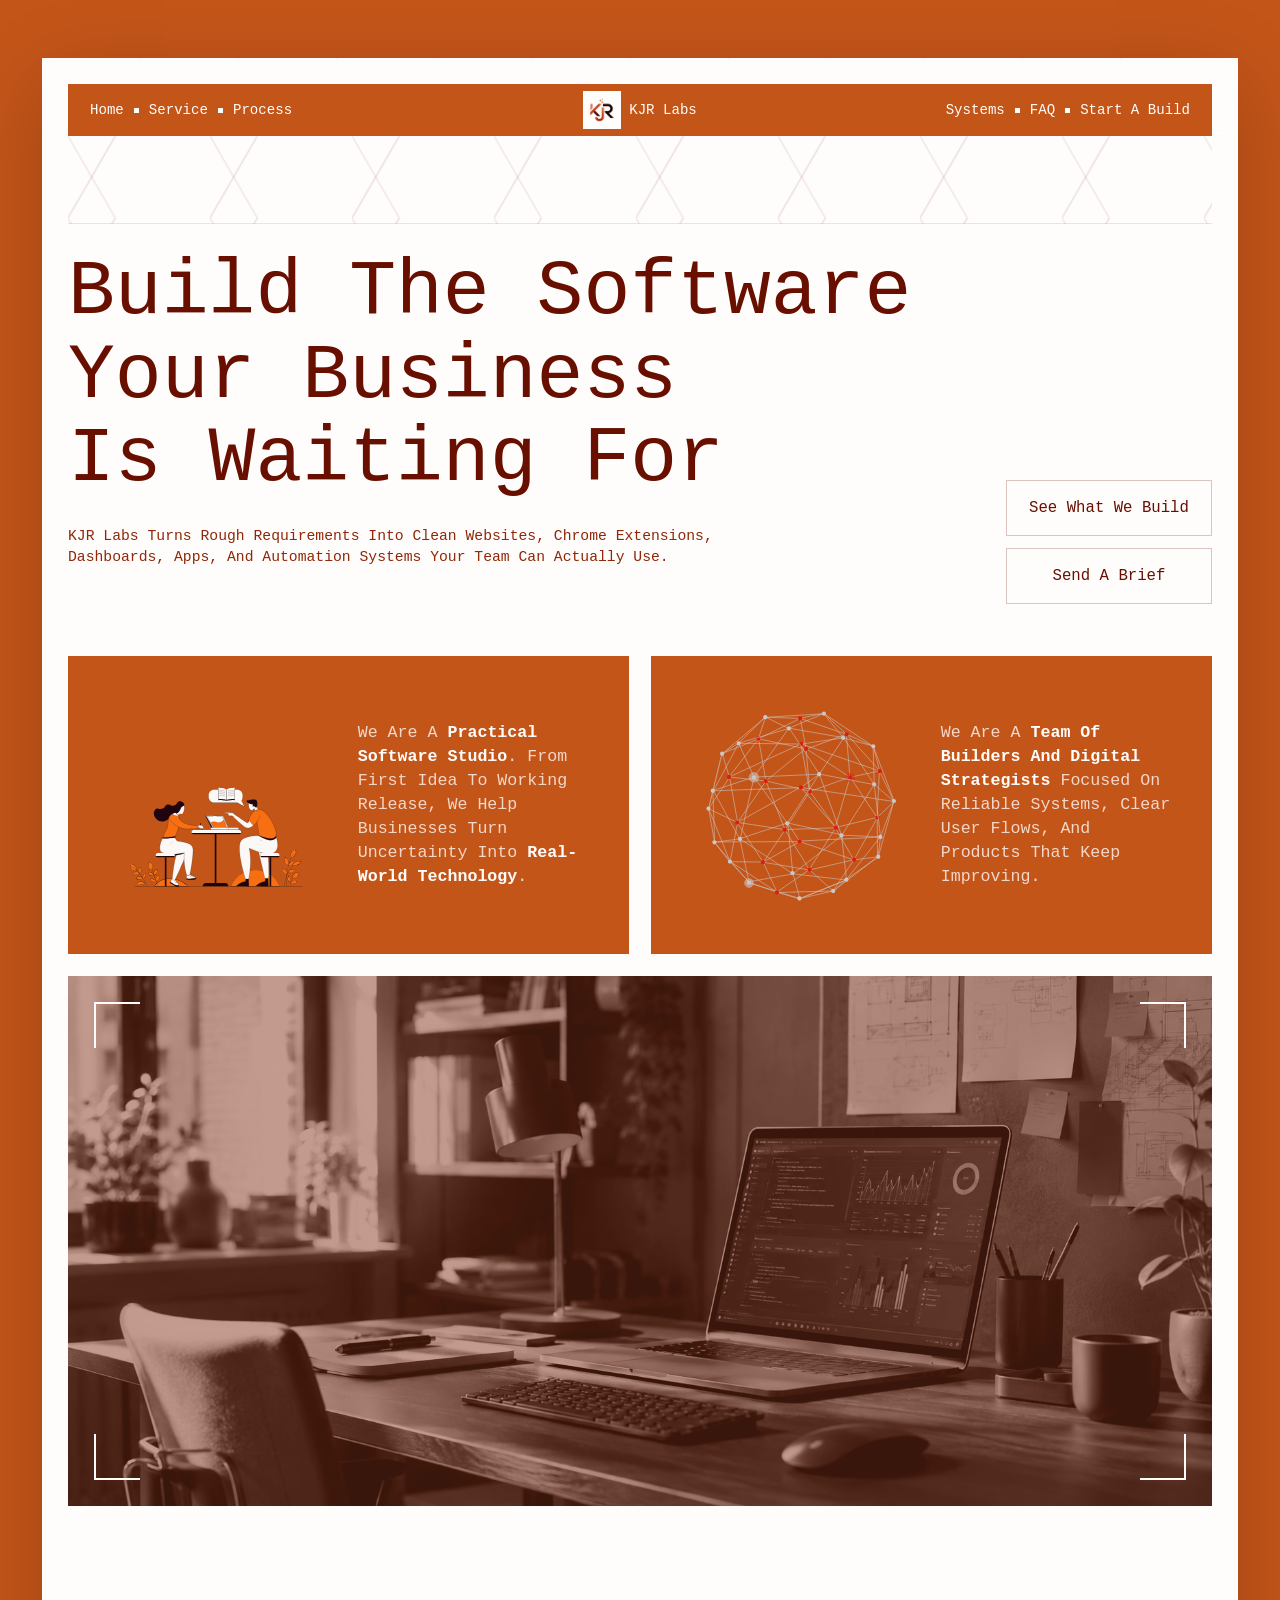
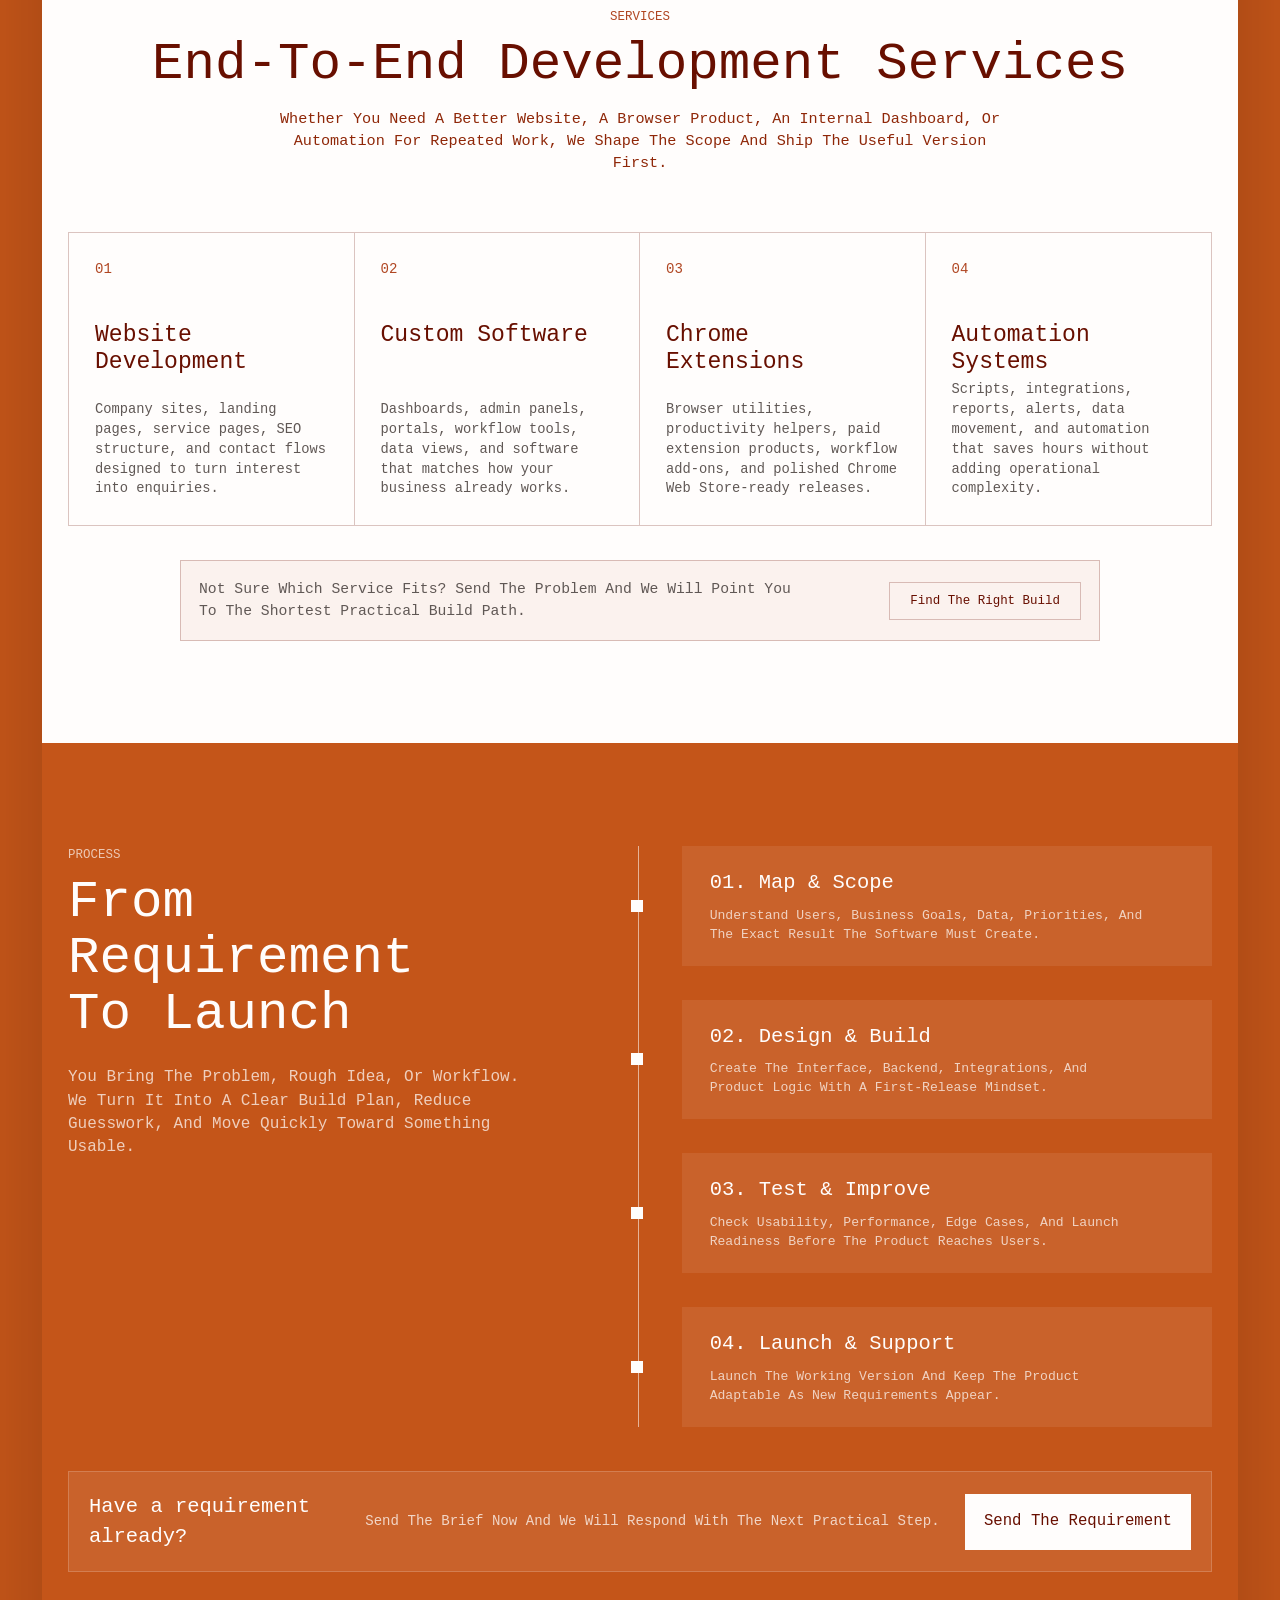
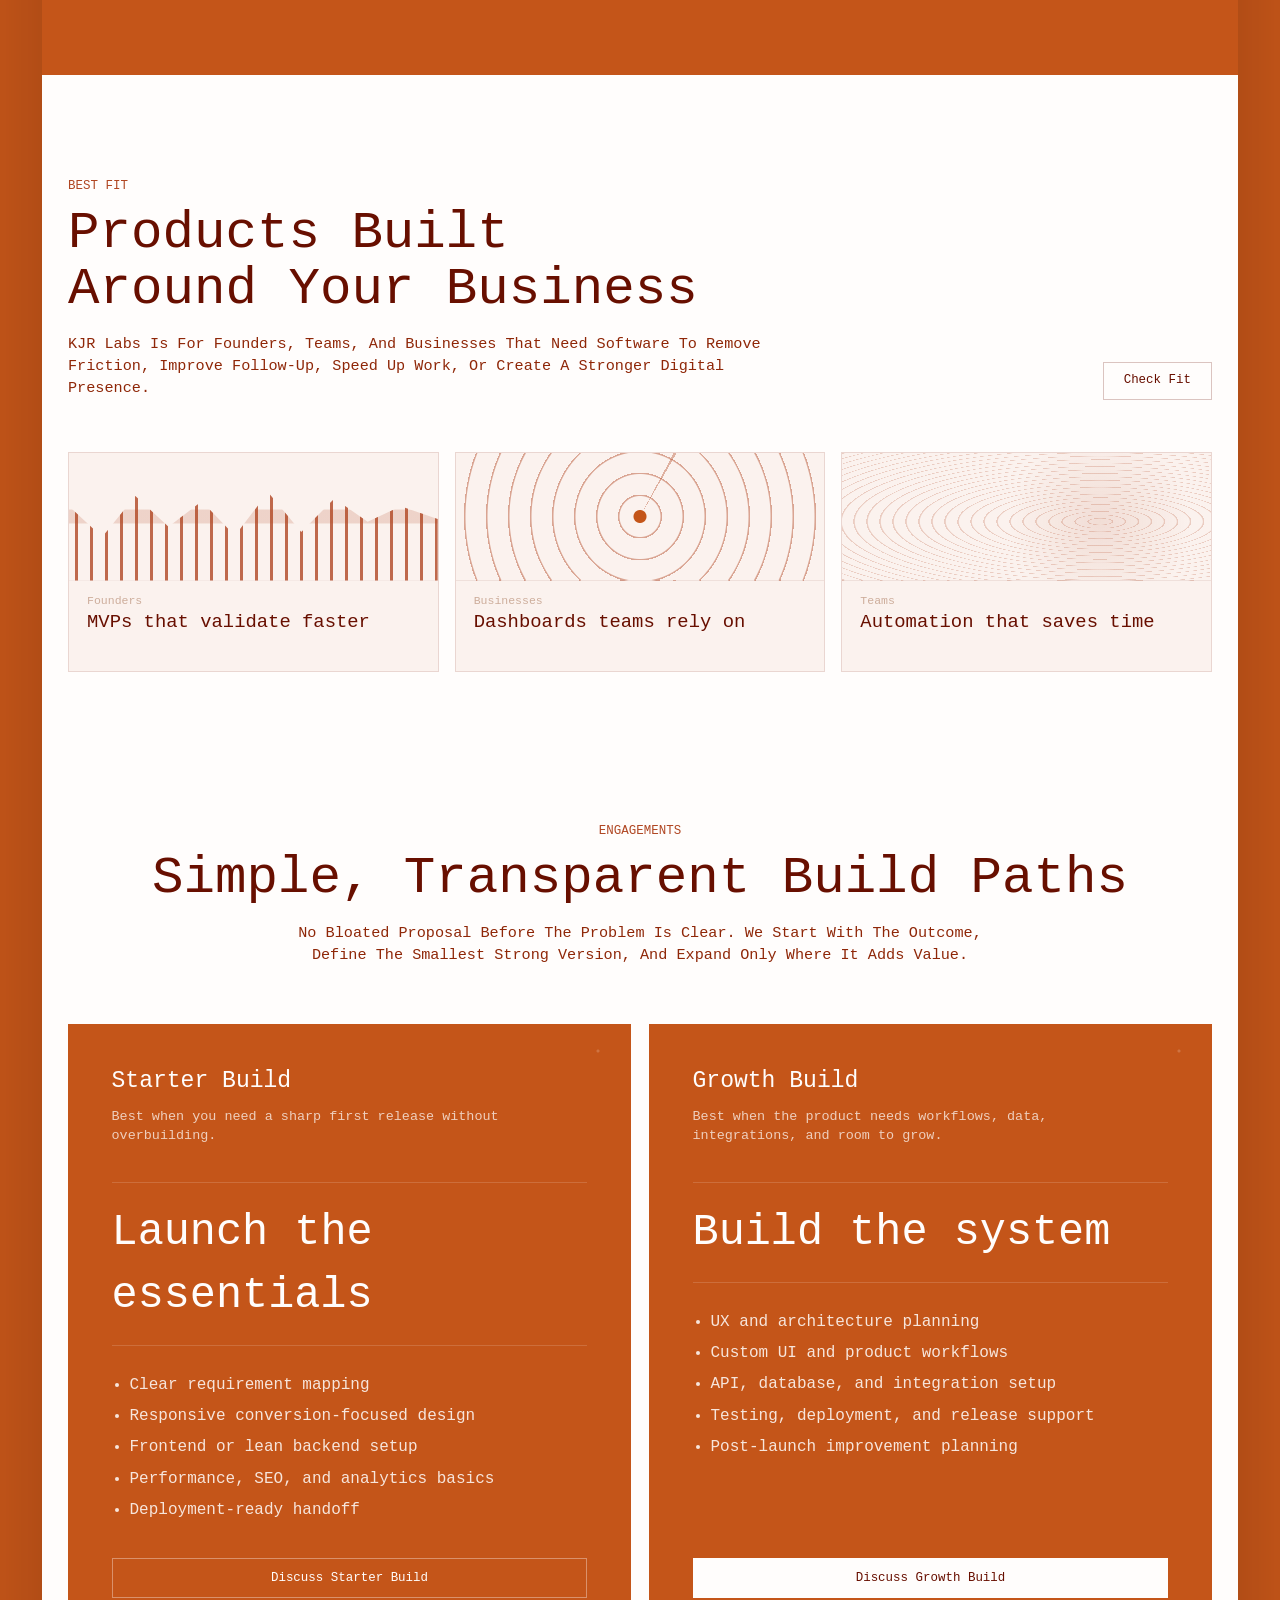
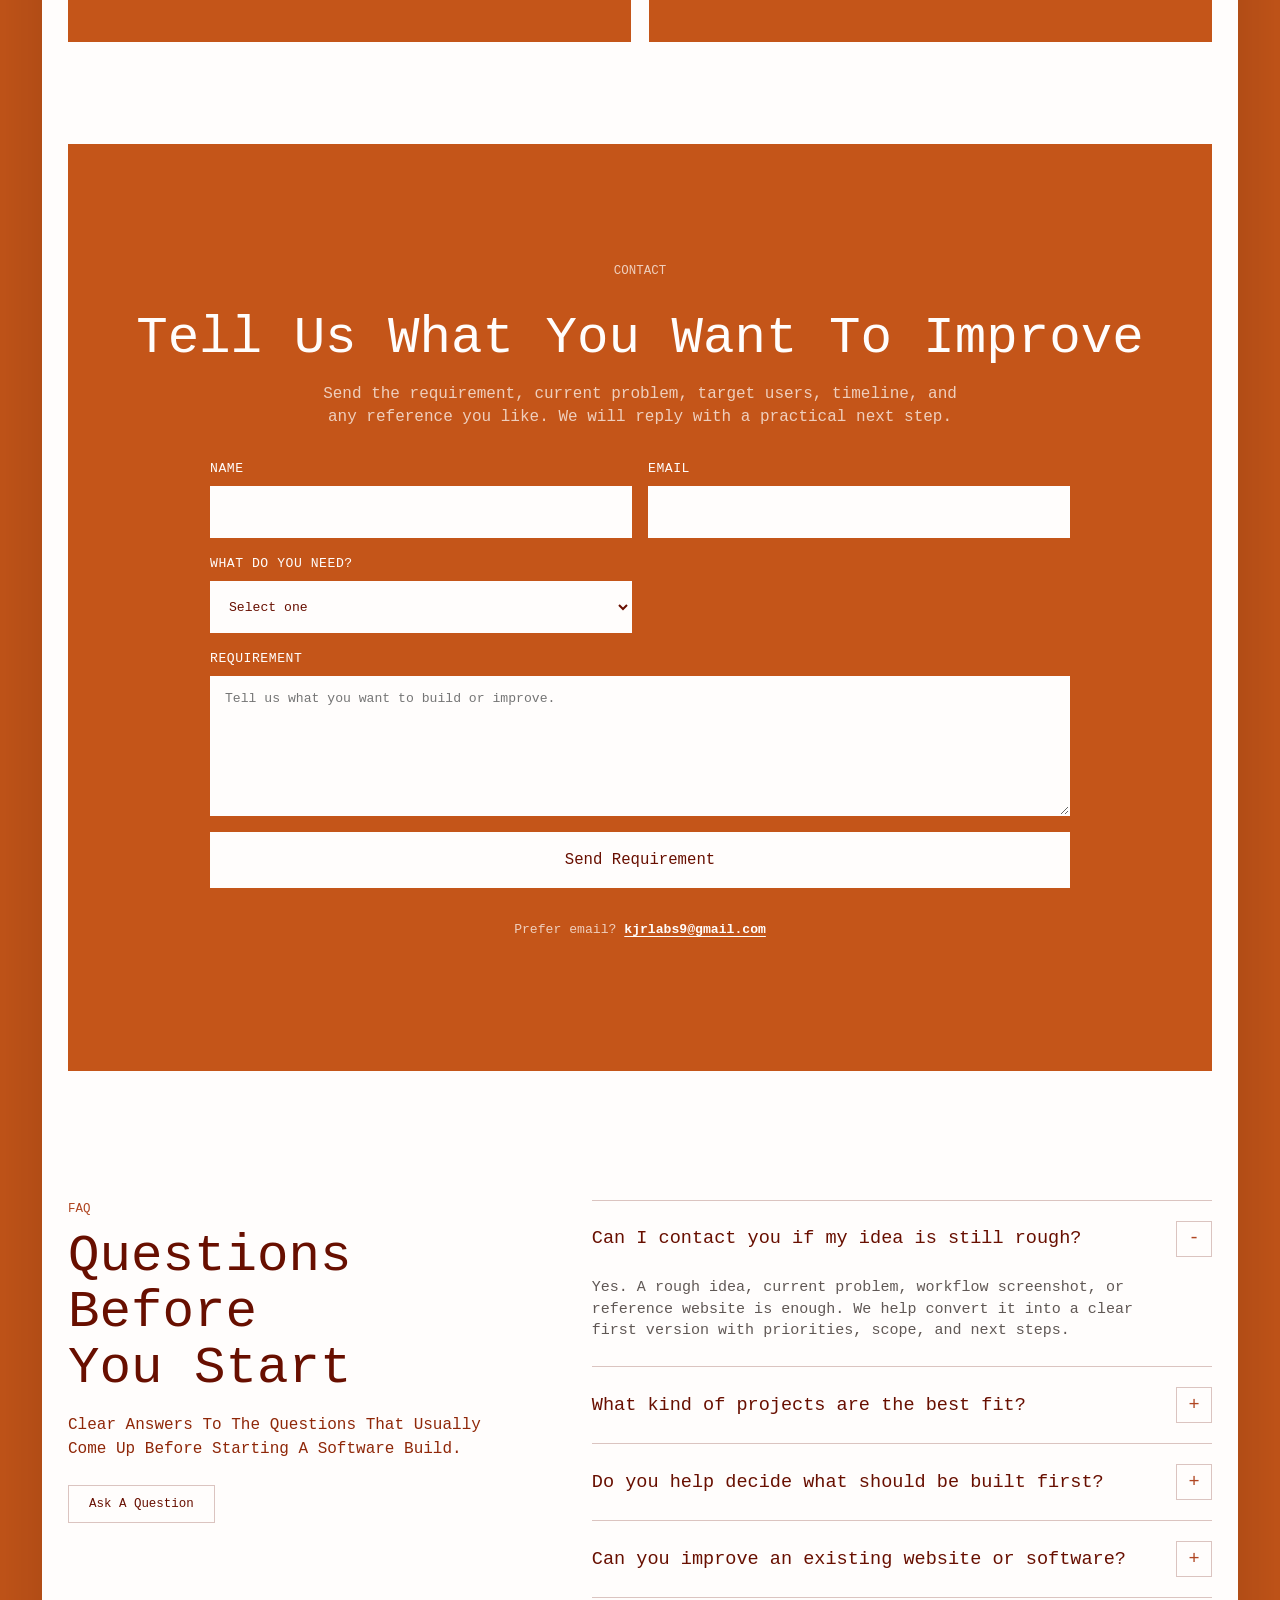
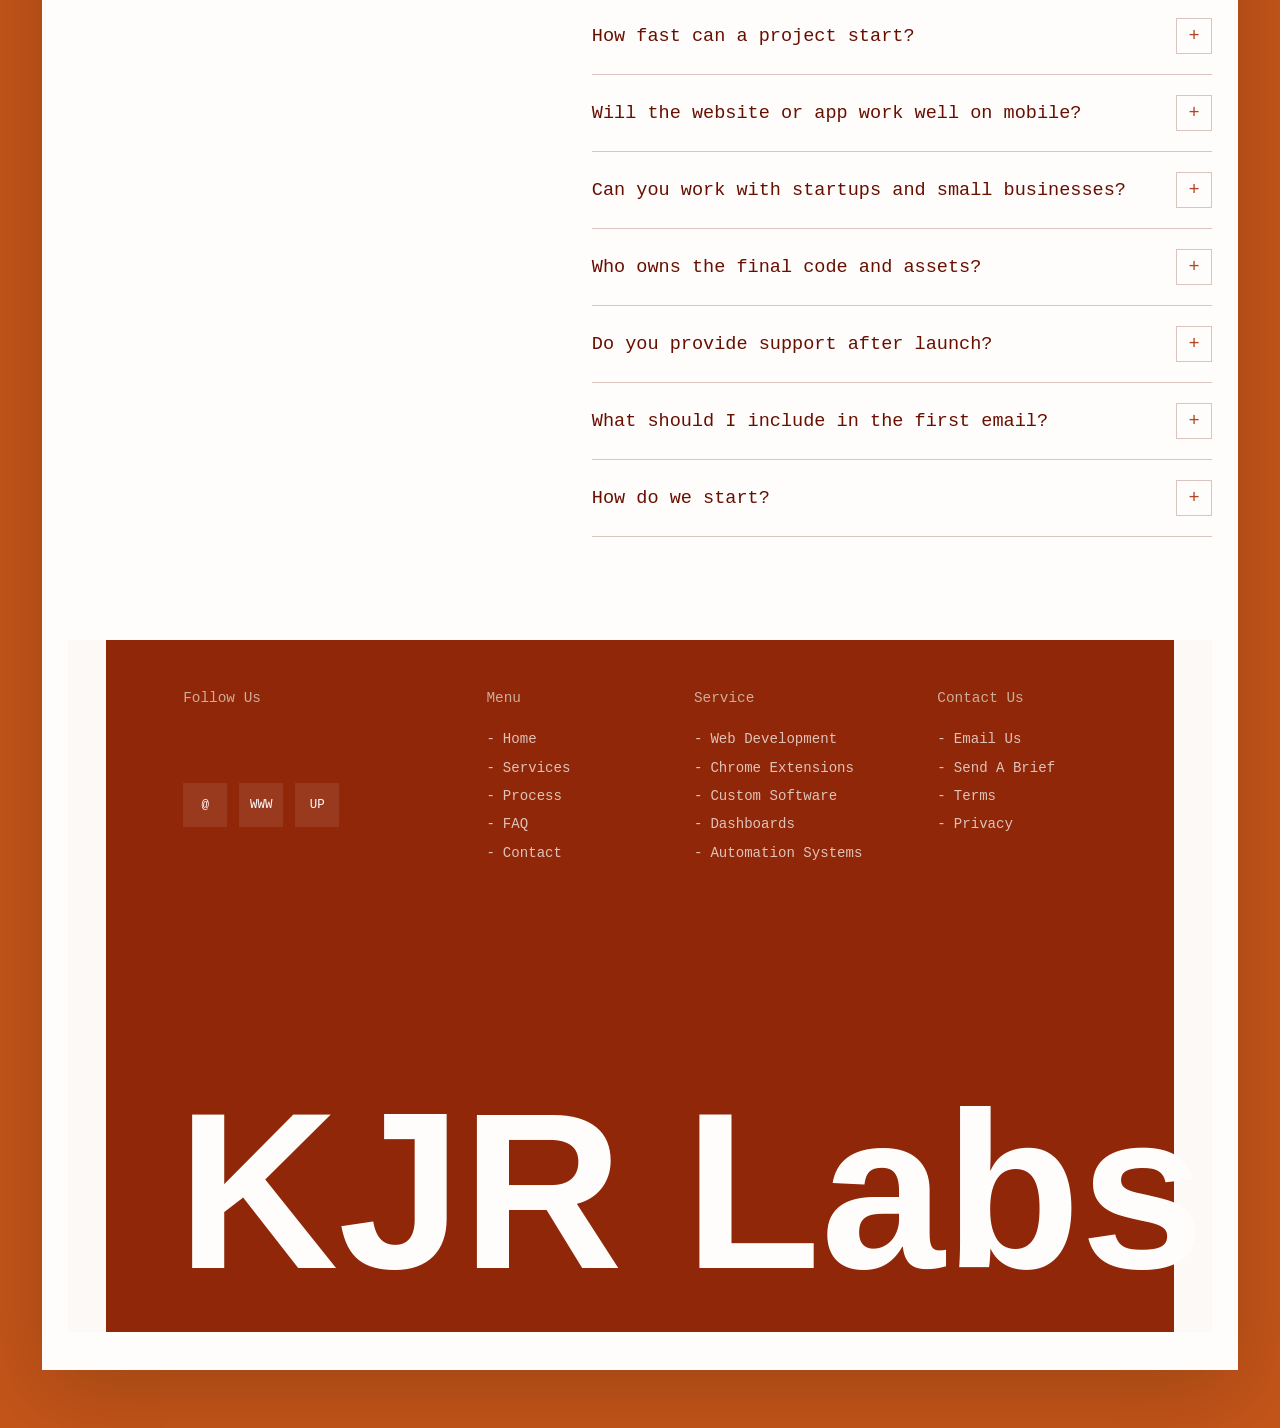
==== index.html @ 7cd1b71b "Improve lead capture and customer-facing copy" ====
<!doctype html>
<html lang="en">
<head>
  <meta charset="utf-8">
  <meta name="viewport" content="width=device-width, initial-scale=1">
  <title>KJR Labs | Websites, Apps, Extensions & Automation</title>
  <meta name="description" content="KJR Labs turns business requirements into websites, Chrome extensions, dashboards, apps, and automation systems that are practical, launch-ready, and built around your workflow.">
  <meta name="author" content="KJR Labs">
  <link rel="canonical" href="https://kjrlabs.in/">
  <meta property="og:type" content="website">
  <meta property="og:url" content="https://kjrlabs.in/">
  <meta property="og:title" content="KJR Labs | Websites, Apps, Extensions & Automation">
  <meta property="og:description" content="Launch-ready software for businesses that need websites, extensions, dashboards, apps, and automation systems built around real requirements.">
  <meta property="og:image" content="https://kjrlabs.in/images/logo-kjr-labs.png">
  <meta name="twitter:card" content="summary_large_image">
  <meta name="twitter:title" content="KJR Labs | Websites, Apps, Extensions & Automation">
  <meta name="twitter:description" content="Bring the requirement. KJR Labs shapes it into a practical product and ships the first working version.">
  <meta name="twitter:image" content="https://kjrlabs.in/images/logo-kjr-labs.png">
  <link rel="icon" type="image/png" sizes="32x32" href="images/favicon-32x32.png">
  <link rel="icon" type="image/png" sizes="96x96" href="images/favicon-96x96.png">
  <link rel="shortcut icon" href="images/favicon.ico">
  <link rel="apple-touch-icon" sizes="180x180" href="images/apple-touch-icon.png">
  <link rel="manifest" href="images/site.webmanifest">
  <link rel="stylesheet" href="css/site.css?v=20260531a">
  <script type="application/ld+json">
  {
    "@context": "https://schema.org",
    "@type": "ProfessionalService",
    "name": "KJR Labs",
    "url": "https://kjrlabs.in/",
    "logo": "https://kjrlabs.in/images/logo-kjr-labs.png",
    "email": "kjrlabs9@gmail.com",
    "areaServed": "Worldwide",
    "address": {
      "@type": "PostalAddress",
      "addressLocality": "Vadodara",
      "addressRegion": "Gujarat",
      "addressCountry": "IN"
    },
    "description": "KJR Labs turns business requirements into launch-ready websites, Chrome extensions, custom software, web apps, dashboards, and automation systems."
  }
  </script>
</head>
<body>
  <a class="skip-link" href="#main">Skip to content</a>

  <div class="page-shell">
    <header class="site-header" id="top">
      <nav class="nav" aria-label="Main navigation">
        <div class="nav-left">
          <a href="#top">Home</a>
          <span></span>
          <a href="#services">Service</a>
          <span></span>
          <a href="#process">Process</a>
        </div>

        <a class="brand" href="#top" aria-label="KJR Labs home">
          <img src="images/logo-kjr-labs.png?v=20260524" alt="" width="30" height="30">
          <span>KJR Labs</span>
        </a>

        <button class="nav-toggle" type="button" aria-label="Open navigation menu" aria-expanded="false" aria-controls="nav-links">
          <span></span>
          <span></span>
          <span></span>
        </button>

        <div class="nav-links" id="nav-links">
          <a href="#systems">Systems</a>
          <span></span>
          <a href="#faq">FAQ</a>
          <span></span>
          <a href="#contact">Start A Build</a>
        </div>
      </nav>
    </header>

    <main id="main">
      <section class="hero">
        <div class="hero-pattern" aria-hidden="true"></div>
        <div class="hero-copy">
          <h1>Build The Software Your Business Is Waiting For</h1>
          <p>KJR Labs turns rough requirements into clean websites, Chrome extensions, dashboards, apps, and automation systems your team can actually use.</p>
        </div>
        <div class="hero-actions">
          <a class="button ghost" href="#services">See What We Build</a>
          <a class="button" href="contact.html#lead-form">Send A Brief</a>
        </div>
      </section>

      <section class="intro-panels" aria-label="Agency highlights">
        <article class="intro-card flow-card">
          <img class="intro-asset" src="images/study-discussion.svg" alt="" aria-hidden="true">
          <p>We are a <strong>practical software studio</strong>. From first idea to working release, we help businesses turn uncertainty into <strong>real-world technology</strong>.</p>
        </article>
        <article class="intro-card system-card">
          <img class="intro-asset" src="images/red-network-globe.svg" alt="" aria-hidden="true">
          <p>We are a <strong>team of builders and digital strategists</strong> focused on reliable systems, clear user flows, and products that keep improving.</p>
        </article>
      </section>

      <section class="media-strip" aria-label="KJR Labs workbench">
        <img src="images/kjr-labs-workbench.png?v=20260524b" alt="KJR Labs software planning workbench">
        <span class="corner top-left"></span>
        <span class="corner top-right"></span>
        <span class="corner bottom-left"></span>
        <span class="corner bottom-right"></span>
      </section>

      <section class="section centered" id="services">
        <p class="eyebrow">Services</p>
        <h2>End-To-End Development Services</h2>
        <p class="section-copy">Whether you need a better website, a browser product, an internal dashboard, or automation for repeated work, we shape the scope and ship the useful version first.</p>
        <div class="service-grid">
          <article>
            <span>01</span>
            <h3>Website Development</h3>
            <p>Company sites, landing pages, service pages, SEO structure, and contact flows designed to turn interest into enquiries.</p>
          </article>
          <article>
            <span>02</span>
            <h3>Custom Software</h3>
            <p>Dashboards, admin panels, portals, workflow tools, data views, and software that matches how your business already works.</p>
          </article>
          <article>
            <span>03</span>
            <h3>Chrome Extensions</h3>
            <p>Browser utilities, productivity helpers, paid extension products, workflow add-ons, and polished Chrome Web Store-ready releases.</p>
          </article>
          <article>
            <span>04</span>
            <h3>Automation Systems</h3>
            <p>Scripts, integrations, reports, alerts, data movement, and automation that saves hours without adding operational complexity.</p>
          </article>
        </div>
        <div class="section-cta">
          <p>Not sure which service fits? Send the problem and we will point you to the shortest practical build path.</p>
          <a class="button tiny" href="contact.html#lead-form">Find The Right Build</a>
        </div>
      </section>

      <section class="section rust-band" id="process">
        <div class="timeline">
          <div class="timeline-title">
            <p class="eyebrow">Process</p>
            <h2>From Requirement To Launch</h2>
            <p>You bring the problem, rough idea, or workflow. We turn it into a clear build plan, reduce guesswork, and move quickly toward something usable.</p>
          </div>
          <ol>
            <li>
              <strong>01. Map & Scope</strong>
              <span>Understand users, business goals, data, priorities, and the exact result the software must create.</span>
            </li>
            <li>
              <strong>02. Design & Build</strong>
              <span>Create the interface, backend, integrations, and product logic with a first-release mindset.</span>
            </li>
            <li>
              <strong>03. Test & Improve</strong>
              <span>Check usability, performance, edge cases, and launch readiness before the product reaches users.</span>
            </li>
            <li>
              <strong>04. Launch & Support</strong>
              <span>Launch the working version and keep the product adaptable as new requirements appear.</span>
            </li>
          </ol>
        </div>
        <div class="process-cta">
          <strong>Have a requirement already?</strong>
          <span>Send the brief now and we will respond with the next practical step.</span>
          <a class="button light" href="contact.html#lead-form">Send The Requirement</a>
        </div>
      </section>

      <section class="section split-section" id="systems">
        <div>
          <p class="eyebrow">Best Fit</p>
          <h2>Products Built Around Your Business</h2>
          <p class="section-copy">KJR Labs is for founders, teams, and businesses that need software to remove friction, improve follow-up, speed up work, or create a stronger digital presence.</p>
        </div>
        <a class="button tiny" href="contact.html#lead-form">Check Fit</a>
        <div class="system-row">
          <article>
            <div class="wave-chart" aria-hidden="true"></div>
            <span>Founders</span>
            <strong>MVPs that validate faster</strong>
          </article>
          <article>
            <div class="radar-chart" aria-hidden="true"></div>
            <span>Businesses</span>
            <strong>Dashboards teams rely on</strong>
          </article>
          <article>
            <div class="line-chart" aria-hidden="true"></div>
            <span>Teams</span>
            <strong>Automation that saves time</strong>
          </article>
        </div>
      </section>

      <section class="section centered plans">
        <p class="eyebrow">Engagements</p>
        <h2>Simple, Transparent Build Paths</h2>
        <p class="section-copy">No bloated proposal before the problem is clear. We start with the outcome, define the smallest strong version, and expand only where it adds value.</p>
        <div class="plan-grid">
          <article>
            <h3>Starter Build</h3>
            <p>Best when you need a sharp first release without overbuilding.</p>
            <strong>Launch the essentials</strong>
            <ul>
              <li>Clear requirement mapping</li>
              <li>Responsive conversion-focused design</li>
              <li>Frontend or lean backend setup</li>
              <li>Performance, SEO, and analytics basics</li>
              <li>Deployment-ready handoff</li>
            </ul>
            <a href="contact.html#lead-form">Discuss Starter Build</a>
          </article>
          <article>
            <h3>Growth Build</h3>
            <p>Best when the product needs workflows, data, integrations, and room to grow.</p>
            <strong>Build the system</strong>
            <ul>
              <li>UX and architecture planning</li>
              <li>Custom UI and product workflows</li>
              <li>API, database, and integration setup</li>
              <li>Testing, deployment, and release support</li>
              <li>Post-launch improvement planning</li>
            </ul>
            <a href="contact.html#lead-form">Discuss Growth Build</a>
          </article>
        </div>
      </section>

      <section class="contact-section" id="contact">
        <p class="eyebrow">Contact</p>
        <h2>Tell Us What You Want To Improve</h2>
        <p>Send the requirement, current problem, target users, timeline, and any reference you like. We will reply with a practical next step.</p>
        <form class="lead-form lead-form-dark" action="https://formsubmit.co/kjrlabs9@gmail.com" method="POST">
          <input type="hidden" name="_subject" value="New KJR Labs project inquiry">
          <input type="hidden" name="_template" value="table">
          <input type="hidden" name="_captcha" value="false">
          <input type="hidden" name="_next" value="https://www.kjrlabs.in/thank-you.html">
          <input type="text" name="_honey" tabindex="-1" autocomplete="off" class="honeypot">
          <label>
            <span>Name</span>
            <input name="name" type="text" autocomplete="name" required>
          </label>
          <label>
            <span>Email</span>
            <input name="email" type="email" autocomplete="email" required>
          </label>
          <label>
            <span>What do you need?</span>
            <select name="project_type" required>
              <option value="">Select one</option>
              <option>Website or landing page</option>
              <option>Custom software or dashboard</option>
              <option>Chrome extension</option>
              <option>Automation system</option>
              <option>Not sure yet</option>
            </select>
          </label>
          <label>
            <span>Requirement</span>
            <textarea name="message" rows="5" placeholder="Tell us what you want to build or improve." required></textarea>
          </label>
          <button class="button light" type="submit">Send Requirement</button>
          <p class="form-fallback">Prefer email? <a href="mailto:kjrlabs9@gmail.com?subject=Project%20brief%20for%20KJR%20Labs">kjrlabs9@gmail.com</a></p>
        </form>
      </section>

      <section class="section faq-section" id="faq">
        <div class="faq-head">
          <p class="eyebrow">FAQ</p>
          <h2>Questions Before You Start</h2>
          <p>Clear answers to the questions that usually come up before starting a software build.</p>
          <a class="button tiny" href="contact.html#lead-form">Ask A Question</a>
        </div>
        <div class="faq-list">
          <details open>
            <summary>Can I contact you if my idea is still rough?</summary>
            <p>Yes. A rough idea, current problem, workflow screenshot, or reference website is enough. We help convert it into a clear first version with priorities, scope, and next steps.</p>
          </details>
          <details>
            <summary>What kind of projects are the best fit?</summary>
            <p>Business websites, landing pages, Chrome extensions, dashboards, admin panels, internal tools, portals, automation flows, and custom web apps are the best fit.</p>
          </details>
          <details>
            <summary>Do you help decide what should be built first?</summary>
            <p>Yes. We separate must-have features from nice-to-have features, then focus on the smallest useful release so you can launch faster and avoid paying for unnecessary scope.</p>
          </details>
          <details>
            <summary>Can you improve an existing website or software?</summary>
            <p>Yes. We can redesign, rebuild, optimize, automate, add features, improve mobile responsiveness, clean up user flows, or turn an existing manual process into a working system.</p>
          </details>
          <details>
            <summary>How fast can a project start?</summary>
            <p>That depends on scope and availability, but the first step is quick: send the requirement and we will reply with what needs clarification, what can be built first, and the practical path forward.</p>
          </details>
          <details>
            <summary>Will the website or app work well on mobile?</summary>
            <p>Yes. Responsive layout, readable text, usable buttons, and clean mobile navigation are treated as part of the build, not as an afterthought.</p>
          </details>
          <details>
            <summary>Can you work with startups and small businesses?</summary>
            <p>Yes. We are a strong fit when you need a practical first version, better digital presence, an internal workflow tool, or automation that saves operational time.</p>
          </details>
          <details>
            <summary>Who owns the final code and assets?</summary>
            <p>After final payment, the agreed deliverables belong to you. We can also help with deployment, documentation, and handoff so the project is not dependent on one person.</p>
          </details>
          <details>
            <summary>Do you provide support after launch?</summary>
            <p>Yes. We can support improvements, fixes, analytics review, small feature additions, and ongoing maintenance depending on what the project needs after release.</p>
          </details>
          <details>
            <summary>What should I include in the first email?</summary>
            <p>Include what you want to build or improve, the target users, the main problem, must-have features, timeline, budget range if decided, and any references or screenshots.</p>
          </details>
          <details>
            <summary>How do we start?</summary>
            <p>Use the contact form or email <a href="mailto:kjrlabs9@gmail.com">kjrlabs9@gmail.com</a> with the requirement. We will review it and reply with the next practical step.</p>
          </details>
        </div>
      </section>
    </main>

    <footer class="site-footer">
      <div class="footer-frame">
        <div class="footer-columns">
          <div>
            <h2>Follow Us</h2>
            <div class="social-row" aria-label="KJR Labs quick links">
              <a href="mailto:kjrlabs9@gmail.com" aria-label="Email KJR Labs">@</a>
              <a href="https://kjrlabs.in/" aria-label="KJR Labs website">www</a>
              <a href="#top" aria-label="Back to top">up</a>
            </div>
          </div>
          <div>
            <h2>Menu</h2>
            <a href="#top">Home</a>
            <a href="#services">Services</a>
            <a href="#process">Process</a>
            <a href="#faq">FAQ</a>
            <a href="#contact">Contact</a>
          </div>
          <div>
            <h2>Service</h2>
            <a href="#services">Web Development</a>
            <a href="#services">Chrome Extensions</a>
            <a href="#services">Custom Software</a>
            <a href="#services">Dashboards</a>
            <a href="#services">Automation Systems</a>
          </div>
          <div>
            <h2>Contact Us</h2>
            <a href="mailto:kjrlabs9@gmail.com">Email Us</a>
            <a href="contact.html#lead-form">Send A Brief</a>
            <a href="terms.html">Terms</a>
            <a href="privacy-policy.html">Privacy</a>
          </div>
        </div>
        <a class="footer-wordmark" href="#top" aria-label="KJR Labs home">KJR Labs</a>
      </div>
    </footer>
  </div>

  <script src="js/site.js"></script>
</body>
</html>
---- css/site.css ----
@font-face {
  font-family: "Satoshi";
  src: url("../fonts/Satoshi-Regular.woff2") format("woff2");
  font-weight: 400;
  font-style: normal;
  font-display: swap;
}

@font-face {
  font-family: "Satoshi";
  src: url("../fonts/Satoshi-Medium.woff2") format("woff2");
  font-weight: 800;
  font-style: normal;
  font-display: swap;
}

:root {
  --rust-950: #100806;
  --rust-900: #680f00;
  --rust-700: #8f2708;
  --rust-600: #b04622;
  --rust-500: #c45519;
  --rust-300: #dc906a;
  --sand: #cdad9b;
  --paper: #fffdfc;
  --paper-soft: #fbf2ee;
  --muted: #7f7f80;
  --charcoal: #605855;
  --line: rgba(104, 15, 0, 0.24);
  --mono: "Courier New", Cousine, ui-monospace, SFMono-Regular, Menlo, Consolas, monospace;
  color-scheme: light;
}

* {
  box-sizing: border-box;
}

html {
  scroll-behavior: smooth;
}

body {
  min-height: 100vh;
  margin: 0;
  background: var(--rust-500);
  color: var(--rust-900);
  font-family: var(--mono);
  line-height: 1.45;
  -webkit-font-smoothing: antialiased;
  text-rendering: optimizeLegibility;
}

a {
  color: inherit;
  text-decoration: none;
}

button {
  font: inherit;
  cursor: pointer;
}

img {
  max-width: 100%;
  display: block;
}

:focus-visible {
  outline: 2px solid var(--rust-300);
  outline-offset: 4px;
}

.skip-link {
  position: fixed;
  left: 1rem;
  top: 1rem;
  z-index: 100;
  padding: 0.7rem 0.9rem;
  border: 1px solid var(--rust-900);
  background: var(--paper);
  color: var(--rust-900);
  transform: translateY(-150%);
}

.skip-link:focus {
  transform: translateY(0);
}

.page-shell {
  width: min(1540px, calc(100% - 84px));
  margin: 58px auto;
  background: var(--paper);
  overflow: hidden;
  box-shadow: 0 22px 80px rgba(16, 8, 6, 0.2);
}

.site-header {
  padding: 26px 26px 0;
  background:
    linear-gradient(120deg, rgba(104, 15, 0, 0.08) 1px, transparent 1px),
    var(--paper);
  background-size: 98px 72px;
}

.nav {
  min-height: 52px;
  position: relative;
  display: grid;
  grid-template-columns: 1fr auto 1fr;
  align-items: center;
  padding: 0 22px;
  background: var(--rust-500);
  color: var(--paper);
}

.nav a {
  font-size: clamp(0.72rem, 1.1vw, 0.95rem);
  text-transform: capitalize;
}

.nav-left,
.nav-links {
  display: flex;
  align-items: center;
  gap: 10px;
}

.nav-links {
  justify-content: flex-end;
}

.nav-left span,
.nav-links span {
  width: 5px;
  height: 5px;
  background: currentColor;
}

.brand {
  display: inline-flex;
  align-items: center;
  gap: 8px;
  font-size: clamp(1.2rem, 1.8vw, 1.7rem);
  letter-spacing: 0;
  white-space: nowrap;
}

.brand img {
  width: 34px;
  height: 34px;
  border-radius: 0;
  object-fit: contain;
}

.nav .brand img {
  width: 38px;
  height: 38px;
  border: 1px solid rgba(255, 253, 252, 0.74);
  background: var(--paper);
  padding: 5px;
}

.nav-toggle {
  display: none;
  width: 42px;
  height: 42px;
  border: 1px solid rgba(255, 253, 252, 0.5);
  background: transparent;
}

.nav-toggle span {
  display: block;
  width: 18px;
  height: 2px;
  margin: 4px auto;
  background: var(--paper);
}

.hero {
  position: relative;
  min-height: 520px;
  display: grid;
  grid-template-columns: minmax(0, 1fr) 206px;
  gap: 34px;
  padding: clamp(52px, 6.2vw, 96px) 26px 52px;
}

.hero-pattern {
  position: absolute;
  top: 0;
  left: 26px;
  right: 26px;
  height: 88px;
  border-bottom: 1px solid rgba(104, 15, 0, 0.15);
  background:
    linear-gradient(120deg, transparent 24%, rgba(104, 15, 0, 0.16) 25%, transparent 26%),
    linear-gradient(60deg, transparent 24%, rgba(104, 15, 0, 0.12) 25%, transparent 26%);
  background-size: 142px 82px;
  opacity: 0.72;
}

.hero-copy {
  position: relative;
  z-index: 1;
  align-self: center;
}

h1,
h2,
h3,
p {
  margin: 0;
}

h1,
h2 {
  font-weight: 400;
  line-height: 1.07;
  letter-spacing: 0;
  text-wrap: balance;
}

h1 {
  max-width: 930px;
  font-size: clamp(3.15rem, 6.1vw, 6.45rem);
}

h2 {
  font-size: clamp(2.45rem, 4.1vw, 5.25rem);
}

h3 {
  font-size: clamp(1.25rem, 1.8vw, 1.72rem);
  font-weight: 400;
  line-height: 1.18;
}

.hero-copy p {
  max-width: 690px;
  margin-top: 24px;
  color: var(--rust-700);
  font-size: clamp(0.92rem, 1.15vw, 1.12rem);
  text-transform: capitalize;
}

.hero-actions {
  position: relative;
  z-index: 1;
  align-self: end;
  display: grid;
  gap: 12px;
}

.button {
  min-height: 56px;
  display: inline-flex;
  align-items: center;
  justify-content: center;
  border: 1px solid var(--line);
  background: var(--paper);
  color: var(--rust-900);
  padding: 0 18px;
  font-size: 0.98rem;
  box-shadow: 0 0 0 rgba(16, 8, 6, 0);
  transition: border-color 180ms ease, background 180ms ease, box-shadow 180ms ease, color 180ms ease, transform 180ms ease;
}

.button:hover {
  border-color: var(--rust-950);
  background: var(--rust-950);
  color: var(--paper);
  box-shadow: 0 12px 26px rgba(16, 8, 6, 0.16);
  transform: translateY(-3px);
}

.button.ghost,
.button.tiny {
  background: transparent;
}

.button.ghost:hover,
.button.tiny:hover {
  background: var(--rust-950);
  color: var(--paper);
}

.button.light {
  border-color: rgba(255, 253, 252, 0.54);
  background: var(--paper);
  color: var(--rust-900);
}

.button.light:hover {
  border-color: var(--paper);
  background: var(--paper);
  color: var(--rust-950);
}

.intro-panels {
  display: grid;
  grid-template-columns: 1fr 1fr;
  gap: 22px;
  padding: 0 26px 22px;
}

.intro-card {
  min-height: 286px;
  display: grid;
  grid-template-columns: 0.95fr 1fr;
  gap: 30px;
  align-items: center;
  background: var(--rust-500);
  color: var(--paper);
  padding: clamp(26px, 3vw, 42px);
  transition: background 220ms ease, transform 220ms ease;
}

.intro-card:hover {
  background: var(--rust-700);
  transform: translateY(-4px);
}

.intro-card p {
  max-width: 340px;
  color: rgba(255, 253, 252, 0.78);
  font-size: clamp(1rem, 1.3vw, 1.22rem);
  text-transform: capitalize;
}

.intro-card strong {
  color: var(--paper);
  font-weight: 800;
}

.intro-asset {
  width: min(270px, 100%);
  aspect-ratio: 1;
  justify-self: center;
  object-fit: contain;
  opacity: 0.96;
  filter: saturate(0.95) contrast(1.02);
  transition: opacity 220ms ease, filter 220ms ease, transform 220ms ease;
}

.intro-card:hover .intro-asset {
  opacity: 1;
  filter: saturate(1.08) contrast(1.06);
  transform: translateY(-4px) scale(1.015);
}

.media-strip {
  position: relative;
  margin: 0 26px;
  aspect-ratio: 2.16 / 1;
  overflow: hidden;
  background: var(--rust-950);
}

.media-strip img {
  width: 100%;
  height: 100%;
  object-fit: cover;
  filter: sepia(0.85) saturate(1.35) hue-rotate(330deg) contrast(1.08) brightness(0.78);
  mix-blend-mode: luminosity;
  transition: filter 260ms ease, transform 420ms ease;
}

.media-strip:hover img {
  filter: sepia(0.8) saturate(1.45) hue-rotate(330deg) contrast(1.12) brightness(0.86);
  transform: scale(1.025);
}

.media-strip::after {
  content: "";
  position: absolute;
  inset: 0;
  background: rgba(176, 70, 34, 0.32);
}

.corner {
  position: absolute;
  z-index: 2;
  width: 46px;
  height: 46px;
  border-color: var(--paper);
  border-style: solid;
}

.top-left { left: 26px; top: 26px; border-width: 2px 0 0 2px; }
.top-right { right: 26px; top: 26px; border-width: 2px 2px 0 0; }
.bottom-left { left: 26px; bottom: 26px; border-width: 0 0 2px 2px; }
.bottom-right { right: 26px; bottom: 26px; border-width: 0 2px 2px 0; }

.section {
  padding: clamp(76px, 8vw, 132px) 26px;
}

.centered {
  text-align: center;
}

.eyebrow {
  margin-bottom: 10px;
  color: var(--rust-600);
  font-size: 0.78rem;
  text-transform: uppercase;
}

.section-copy {
  max-width: 720px;
  margin: 16px auto 0;
  color: var(--rust-700);
  font-size: 0.95rem;
  text-transform: capitalize;
}

.service-grid {
  display: grid;
  grid-template-columns: repeat(4, 1fr);
  gap: 0;
  margin-top: 58px;
  border: 1px solid var(--line);
}

.service-grid article {
  min-height: 292px;
  display: flex;
  flex-direction: column;
  border-right: 1px solid var(--line);
  padding: 26px;
  text-align: left;
  transition: background 180ms ease, transform 180ms ease;
}

.service-grid article:hover {
  background: var(--paper-soft);
  transform: translateY(-4px);
}

.service-grid article:last-child {
  border-right: 0;
}

.service-grid span {
  color: var(--rust-600);
  font-size: 0.88rem;
}

.service-grid h3 {
  margin-top: 42px;
}

.service-grid p {
  margin-top: auto;
  color: var(--charcoal);
  font-size: 0.86rem;
}

.section-cta {
  max-width: 920px;
  display: flex;
  align-items: center;
  justify-content: space-between;
  gap: 22px;
  margin: 34px auto 0;
  border: 1px solid var(--line);
  background: var(--paper-soft);
  padding: 18px;
  text-align: left;
}

.section-cta p {
  max-width: 600px;
  color: var(--charcoal);
  font-size: 0.92rem;
  text-transform: capitalize;
}

.rust-band {
  background: var(--rust-500);
  color: var(--paper);
}

.timeline {
  display: grid;
  grid-template-columns: minmax(0, 0.78fr) minmax(420px, 1fr);
  gap: clamp(42px, 7vw, 120px);
  align-items: start;
}

.timeline .eyebrow,
.rust-band .eyebrow {
  color: rgba(255, 253, 252, 0.68);
}

.timeline-title p:last-child {
  max-width: 620px;
  margin-top: 24px;
  color: rgba(255, 253, 252, 0.72);
  text-transform: capitalize;
}

.timeline ol {
  position: relative;
  display: grid;
  gap: 34px;
  margin: 0;
  padding: 0 0 0 62px;
  list-style: none;
}

.timeline ol::before {
  content: "";
  position: absolute;
  left: 18px;
  top: 0;
  bottom: 0;
  width: 1px;
  background: rgba(255, 253, 252, 0.56);
}

.timeline li {
  position: relative;
  padding: 22px 28px;
  background: rgba(255, 253, 252, 0.08);
  transition: background 180ms ease, transform 180ms ease;
}

.timeline li:hover {
  background: rgba(255, 253, 252, 0.12);
  transform: translateX(4px);
}

.timeline li::before {
  content: "";
  position: absolute;
  left: -51px;
  top: 50%;
  width: 12px;
  height: 12px;
  background: var(--paper);
  transform: translateY(-50%);
}

.timeline strong {
  display: block;
  font-size: clamp(1.1rem, 1.6vw, 1.55rem);
  font-weight: 400;
}

.timeline span {
  display: block;
  max-width: 440px;
  margin-top: 8px;
  color: rgba(255, 253, 252, 0.72);
  font-size: 0.82rem;
  text-transform: capitalize;
}

.process-cta {
  display: grid;
  grid-template-columns: minmax(0, 0.44fr) minmax(0, 1fr) auto;
  gap: 22px;
  align-items: center;
  margin-top: 44px;
  border: 1px solid rgba(255, 253, 252, 0.18);
  background: rgba(255, 253, 252, 0.08);
  padding: 20px;
}

.process-cta strong {
  color: var(--paper);
  font-size: clamp(1.12rem, 1.6vw, 1.45rem);
  font-weight: 400;
}

.process-cta span {
  color: rgba(255, 253, 252, 0.74);
  font-size: 0.88rem;
  text-transform: capitalize;
}

.split-section {
  display: grid;
  grid-template-columns: 1fr auto;
  gap: 28px;
  align-items: end;
}

.split-section .section-copy {
  margin-left: 0;
}

.button.tiny {
  min-height: 38px;
  padding-inline: 20px;
  font-size: 0.78rem;
}

.system-row {
  grid-column: 1 / -1;
  display: grid;
  grid-template-columns: repeat(3, 1fr);
  gap: 16px;
  margin-top: 24px;
}

.system-row article {
  min-height: 220px;
  border: 1px solid rgba(104, 15, 0, 0.12);
  background: var(--paper-soft);
  transition: border-color 180ms ease, box-shadow 180ms ease, transform 180ms ease;
}

.system-row article:hover {
  border-color: var(--line);
  box-shadow: 0 18px 38px rgba(16, 8, 6, 0.08);
  transform: translateY(-5px);
}

.system-row div {
  height: 128px;
  border-bottom: 1px solid rgba(104, 15, 0, 0.08);
}

.system-row span,
.system-row strong {
  display: block;
  padding-inline: 18px;
}

.system-row span {
  margin-top: 12px;
  color: var(--sand);
  font-size: 0.72rem;
}

.system-row strong {
  color: var(--rust-900);
  font-size: 1.18rem;
  font-weight: 400;
}

.wave-chart {
  background:
    repeating-linear-gradient(90deg, transparent 0 6px, rgba(176, 70, 34, 0.8) 6px 9px, transparent 9px 15px),
    linear-gradient(180deg, transparent 44%, rgba(176, 70, 34, 0.18) 45% 55%, transparent 56%);
  clip-path: polygon(0 42%, 9% 66%, 18% 34%, 27% 58%, 36% 38%, 45% 65%, 54% 31%, 63% 62%, 72% 36%, 81% 54%, 90% 42%, 100% 52%, 100% 100%, 0 100%);
}

.radar-chart {
  background:
    radial-gradient(circle at 50% 50%, var(--rust-500) 0 6px, transparent 7px),
    repeating-radial-gradient(circle at 50% 50%, transparent 0 20px, rgba(176, 70, 34, 0.45) 21px 22px),
    conic-gradient(from 18deg, transparent 0 10deg, rgba(176, 70, 34, 0.38) 10deg 12deg, transparent 12deg 360deg);
}

.line-chart {
  background:
    radial-gradient(circle at 70% 54%, rgba(176, 70, 34, 0.12), transparent 34%),
    repeating-radial-gradient(ellipse at 70% 54%, transparent 0 11px, rgba(176, 70, 34, 0.22) 12px 13px);
}

.plans {
  padding-top: 48px;
}

.plan-grid {
  display: grid;
  grid-template-columns: repeat(2, minmax(0, 1fr));
  gap: 18px;
  margin-top: 58px;
  text-align: left;
}

.plan-grid article {
  min-height: 500px;
  display: flex;
  flex-direction: column;
  background:
    radial-gradient(circle, rgba(255, 253, 252, 0.18) 1px, transparent 2px) right 26px top 20px / 14px 14px no-repeat,
    var(--rust-500);
  color: var(--paper);
  padding: clamp(28px, 3.4vw, 46px);
  transition: background 220ms ease, transform 220ms ease;
}

.plan-grid article:hover {
  background:
    radial-gradient(circle, rgba(255, 253, 252, 0.22) 1px, transparent 2px) right 26px top 20px / 14px 14px no-repeat,
    var(--rust-700);
  transform: translateY(-5px);
}

.plan-grid p {
  max-width: 460px;
  margin-top: 12px;
  color: rgba(255, 253, 252, 0.72);
  font-size: 0.84rem;
}

.plan-grid strong {
  display: block;
  margin-top: 36px;
  padding-block: 18px;
  border-block: 1px solid rgba(255, 253, 252, 0.15);
  font-size: clamp(1.7rem, 3.4vw, 3.2rem);
  font-weight: 400;
}

.plan-grid ul {
  display: grid;
  gap: 8px;
  margin: 28px 0 36px;
  padding-left: 18px;
  color: rgba(255, 253, 252, 0.86);
}

.plan-grid a {
  min-height: 40px;
  display: inline-flex;
  align-items: center;
  justify-content: center;
  margin-top: auto;
  border: 1px solid rgba(255, 253, 252, 0.36);
  font-size: 0.78rem;
  transition: background 180ms ease, color 180ms ease, transform 180ms ease;
}

.plan-grid a:hover {
  background: var(--paper);
  color: var(--rust-950);
  transform: translateY(-2px);
}

.plan-grid article:nth-child(2) a {
  background: var(--paper);
  color: var(--rust-900);
}

.contact-section {
  margin: 0 26px 26px;
  padding: clamp(56px, 8vw, 118px) 26px;
  background: var(--rust-500);
  color: var(--paper);
  text-align: center;
}

.contact-section .eyebrow,
.contact-section p {
  color: rgba(255, 253, 252, 0.72);
}

.contact-section p {
  max-width: 650px;
  margin: 16px auto 30px;
}

.lead-form {
  display: grid;
  gap: 16px;
  margin-top: 28px;
}

.contact-section .lead-form {
  width: min(860px, 100%);
  margin-inline: auto;
  grid-template-columns: repeat(2, minmax(0, 1fr));
  text-align: left;
}

.lead-form label {
  display: grid;
  gap: 8px;
  color: var(--rust-900);
  font-size: 0.82rem;
}

.lead-form span {
  color: inherit;
  text-transform: uppercase;
  letter-spacing: 0.04em;
}

.lead-form input,
.lead-form select,
.lead-form textarea {
  width: 100%;
  min-height: 52px;
  border: 1px solid var(--line);
  border-radius: 0;
  background: var(--paper);
  color: var(--rust-900);
  font: inherit;
  padding: 12px 14px;
}

.lead-form textarea {
  min-height: 140px;
  resize: vertical;
}

.lead-form input:focus,
.lead-form select:focus,
.lead-form textarea:focus {
  border-color: var(--rust-900);
  outline: 2px solid rgba(220, 144, 106, 0.55);
  outline-offset: 2px;
}

.lead-form button,
.lead-form label:has(textarea),
.lead-form .form-fallback {
  grid-column: 1 / -1;
}

.lead-form-dark label,
.lead-form-dark span {
  color: var(--paper);
}

.lead-form-dark input,
.lead-form-dark select,
.lead-form-dark textarea {
  border-color: rgba(255, 253, 252, 0.42);
}

.form-row {
  display: grid;
  grid-template-columns: repeat(2, minmax(0, 1fr));
  gap: 16px;
}

.form-panel h2 {
  margin-bottom: 6px;
}

.form-fallback {
  max-width: none;
  margin: 0;
  font-size: 0.82rem;
}

.form-fallback a {
  color: var(--paper);
  font-weight: 800;
  text-decoration: underline;
  text-underline-offset: 3px;
}

.honeypot {
  position: absolute;
  left: -9999px;
  width: 1px;
  height: 1px;
  opacity: 0;
}

.subpage-hero {
  position: relative;
  padding: clamp(70px, 8vw, 128px) 26px clamp(48px, 6vw, 86px);
  border-bottom: 1px solid rgba(104, 15, 0, 0.14);
  background:
    linear-gradient(120deg, rgba(104, 15, 0, 0.08) 1px, transparent 1px),
    var(--paper);
  background-size: 142px 82px;
}

.subpage-hero h1 {
  max-width: 1080px;
  font-size: clamp(3rem, 6.6vw, 7.4rem);
}

.subpage-hero p:not(.eyebrow) {
  max-width: 760px;
  margin-top: 24px;
  color: var(--rust-700);
  font-size: clamp(0.95rem, 1.2vw, 1.14rem);
  text-transform: capitalize;
}

.subpage-grid,
.legal-layout {
  display: grid;
  grid-template-columns: minmax(0, 0.72fr) minmax(460px, 1fr);
  gap: clamp(24px, 5vw, 84px);
  padding: clamp(52px, 7vw, 104px) 26px;
}

.subpage-panel,
.legal-layout aside,
.legal-copy section {
  border: 1px solid var(--line);
  background: rgba(255, 253, 252, 0.78);
}

.subpage-panel,
.legal-layout aside {
  padding: clamp(26px, 3.2vw, 44px);
}

.contact-panel {
  background: var(--rust-500);
  color: var(--paper);
}

.subpage-panel h2,
.legal-layout aside h2 {
  font-size: clamp(1.65rem, 2.8vw, 3.4rem);
}

.subpage-panel p,
.legal-layout aside p {
  margin-top: 16px;
  color: var(--charcoal);
  text-transform: capitalize;
}

.contact-panel p {
  color: rgba(255, 253, 252, 0.76);
}

.subpage-panel .button,
.legal-layout aside .button {
  width: fit-content;
  margin-top: 30px;
}

.subpage-panel ul {
  display: grid;
  gap: 12px;
  margin: 22px 0 0;
  padding-left: 18px;
  color: var(--charcoal);
}

.contact-grid {
  align-items: start;
}

.legal-layout aside {
  height: fit-content;
  position: sticky;
  top: 96px;
  background: var(--rust-500);
  color: var(--paper);
}

.legal-layout aside .eyebrow,
.legal-layout aside p {
  color: rgba(255, 253, 252, 0.74);
}

.faq-section {
  display: grid;
  grid-template-columns: minmax(0, 0.7fr) minmax(460px, 1fr);
  gap: clamp(34px, 7vw, 110px);
  align-items: start;
}

.faq-head {
  position: sticky;
  top: 96px;
}

.faq-head p:not(.eyebrow) {
  max-width: 430px;
  margin-top: 18px;
  color: var(--rust-700);
  text-transform: capitalize;
}

.faq-head .button {
  width: fit-content;
  margin-top: 24px;
}

.faq-list {
  display: grid;
  border-top: 1px solid var(--line);
}

.faq-list details {
  border-bottom: 1px solid var(--line);
  padding: 0;
}

.faq-list summary {
  min-height: 76px;
  display: flex;
  align-items: center;
  justify-content: space-between;
  gap: 18px;
  color: var(--rust-900);
  font-size: clamp(1.05rem, 1.45vw, 1.35rem);
  line-height: 1.25;
  list-style: none;
  cursor: pointer;
  transition: color 160ms ease, padding-left 160ms ease;
}

.faq-list summary:hover {
  color: var(--rust-500);
  padding-left: 8px;
}

.faq-list summary::-webkit-details-marker {
  display: none;
}

.faq-list summary::after {
  content: "+";
  flex: 0 0 auto;
  width: 34px;
  height: 34px;
  display: grid;
  place-items: center;
  border: 1px solid var(--line);
  color: var(--rust-600);
}

.faq-list details[open] summary::after {
  content: "-";
}

.faq-list p {
  max-width: 680px;
  padding: 0 52px 24px 0;
  color: var(--charcoal);
  font-size: 0.94rem;
}

.faq-list p a {
  color: var(--rust-900);
  font-weight: 800;
}

.site-footer {
  padding: 0 26px 26px;
  background: var(--paper);
  color: var(--paper);
}

.footer-frame {
  position: relative;
  overflow: hidden;
  min-height: clamp(520px, 55vw, 760px);
  display: flex;
  flex-direction: column;
  justify-content: space-between;
  background: var(--rust-700);
  border-bottom: clamp(10px, 1vw, 16px) solid var(--paper);
  padding: clamp(34px, 4vw, 58px);
}

.footer-frame::before,
.footer-frame::after {
  content: "";
  position: absolute;
  top: 0;
  bottom: 0;
  width: clamp(18px, 3vw, 42px);
  background: var(--paper);
  opacity: 0.98;
}

.footer-frame::before {
  left: 0;
}

.footer-frame::after {
  right: 0;
}

.footer-columns {
  position: relative;
  z-index: 1;
  display: grid;
  grid-template-columns: 1.2fr 0.72fr 0.9fr 0.8fr;
  gap: clamp(26px, 5vw, 88px);
  padding-inline: clamp(16px, 5vw, 72px);
}

.footer-columns h2 {
  margin: 0 0 24px;
  color: var(--sand);
  font-size: clamp(0.9rem, 1.1vw, 1.04rem);
  line-height: 1;
}

.footer-columns a {
  width: fit-content;
  display: block;
  margin-top: 8px;
  color: rgba(255, 253, 252, 0.72);
  font-size: clamp(0.85rem, 1.1vw, 1rem);
  text-transform: capitalize;
}

.footer-columns a::before {
  content: "-";
  margin-right: 8px;
}

.footer-columns a:hover {
  color: var(--paper);
}

.social-row {
  display: flex;
  flex-wrap: wrap;
  gap: 12px;
  margin-top: 78px;
}

.social-row a {
  width: 44px;
  height: 44px;
  display: grid;
  place-items: center;
  margin: 0;
  background: rgba(255, 253, 252, 0.09);
  color: var(--paper);
  font-size: 0.78rem;
  text-transform: uppercase;
  transition: background 180ms ease, transform 180ms ease;
}

.social-row a:hover {
  background: rgba(255, 253, 252, 0.18);
  transform: translateY(-3px);
}

.social-row a::before {
  content: none;
}

.footer-wordmark {
  position: relative;
  z-index: 1;
  display: block;
  margin: clamp(60px, 10vw, 140px) clamp(8px, 5vw, 58px) 0;
  color: var(--paper);
  font-family: Satoshi, Inter, sans-serif;
  font-size: clamp(4.8rem, 17.4vw, 16.5rem);
  font-weight: 800;
  line-height: 0.8;
  letter-spacing: 0;
  white-space: nowrap;
  transition: transform 220ms ease;
}

.footer-wordmark:hover {
  transform: translateY(-4px);
}

.footer-brand {
  color: var(--rust-900);
  font-size: 1rem;
}

.footer-brand img {
  width: 28px;
  height: 28px;
}

.redirect-page {
  overflow: auto;
}

.noscript-panel {
  width: min(720px, calc(100% - 32px));
  margin: 15vh auto;
  border: 1px solid var(--line);
  background: var(--paper);
  padding: 28px;
  box-shadow: 0 22px 80px rgba(16, 8, 6, 0.16);
}

.noscript-panel p {
  margin-top: 14px;
  color: var(--muted);
}

.noscript-panel a {
  color: var(--rust-900);
  font-weight: 800;
}

.legal-copy {
  display: grid;
  gap: 14px;
  margin-top: 0;
}

.legal-copy h2 {
  font-size: clamp(1.25rem, 1.8vw, 1.7rem);
  line-height: 1.2;
}

.legal-copy section {
  padding: clamp(20px, 2.4vw, 32px);
}

.legal-copy p {
  margin-top: 12px;
  color: var(--charcoal);
}

.legal-copy a {
  color: var(--rust-900);
  font-weight: 800;
}

@media (max-width: 900px) {
  .page-shell {
    width: min(100% - 36px, 1540px);
    margin-block: 24px;
  }

  .hero,
  .timeline,
  .split-section,
  .faq-section,
  .subpage-grid,
  .legal-layout {
    grid-template-columns: 1fr;
  }

  .faq-head,
  .legal-layout aside {
    position: static;
  }

  .hero-actions {
    width: min(320px, 100%);
  }

  .intro-panels,
  .system-row,
  .plan-grid {
    grid-template-columns: 1fr 1fr;
  }

  .process-cta {
    grid-template-columns: 1fr;
    align-items: start;
  }

  .footer-columns {
    grid-template-columns: 1fr 1fr;
  }
}

@media (max-width: 760px) {
  .page-shell {
    width: 100%;
    margin: 0;
  }

  .site-header {
    padding: 12px 12px 0;
  }

  .nav {
    grid-template-columns: 1fr auto;
    min-height: 50px;
    padding: 0 12px;
  }

  .nav-left,
  .nav-links {
    position: fixed;
    left: 12px;
    right: 12px;
    top: 68px;
    z-index: 50;
    display: none;
    flex-direction: column;
    align-items: stretch;
    gap: 0;
    background: var(--rust-500);
    padding: 10px;
  }

  .nav-left a,
  .nav-links a {
    padding: 12px;
  }

  .nav-left span,
  .nav-links span {
    display: none;
  }

  body.nav-open .nav-left,
  body.nav-open .nav-links {
    display: flex;
  }

  body.nav-open .nav-links {
    top: 212px;
  }

  .brand {
    justify-self: start;
  }

  .nav-toggle {
    display: block;
  }

  .hero {
    min-height: auto;
    gap: 28px;
    padding: 54px 12px 42px;
  }

  h1 {
    font-size: clamp(2.5rem, 13.2vw, 4.2rem);
    overflow-wrap: anywhere;
  }

  h2 {
    font-size: clamp(2rem, 10.8vw, 3.35rem);
    overflow-wrap: anywhere;
  }

  .intro-panels,
  .service-grid,
  .system-row,
  .plan-grid {
    grid-template-columns: 1fr;
  }

  .intro-panels,
  .section,
  .contact-section,
  .site-footer,
  .subpage-hero,
  .subpage-grid,
  .legal-layout {
    padding-inline: 12px;
  }

  .intro-card {
    grid-template-columns: 1fr;
  }

  .service-grid article,
  .service-grid article:nth-child(2) {
    border-right: 0;
  }

  .service-grid article:nth-child(3) {
    border-bottom: 1px solid var(--line);
  }

  .section-cta {
    align-items: stretch;
    flex-direction: column;
  }

  .section-cta .button,
  .process-cta .button {
    width: 100%;
  }

  .contact-section .lead-form,
  .form-row {
    grid-template-columns: 1fr;
  }

  .media-strip,
  .contact-section {
    margin-inline: 12px;
  }

  .media-strip {
    aspect-ratio: 1.1 / 1;
  }

  .timeline ol {
    padding-left: 34px;
  }

  .timeline li::before {
    left: -23px;
  }

  .faq-list summary {
    min-height: 70px;
  }

  .faq-list p {
    padding-right: 0;
  }

  .footer-frame {
    min-height: auto;
    padding: 30px 22px 36px;
  }

  .footer-frame::before,
  .footer-frame::after {
    width: 12px;
  }

  .footer-columns {
    grid-template-columns: 1fr;
    gap: 34px;
    padding-inline: 12px;
  }

  .footer-columns h2 {
    margin-bottom: 14px;
  }

  .social-row {
    margin-top: 28px;
  }

  .footer-wordmark {
    margin: 56px 10px 0;
    font-size: clamp(3.15rem, 19vw, 5.4rem);
    white-space: normal;
  }
}
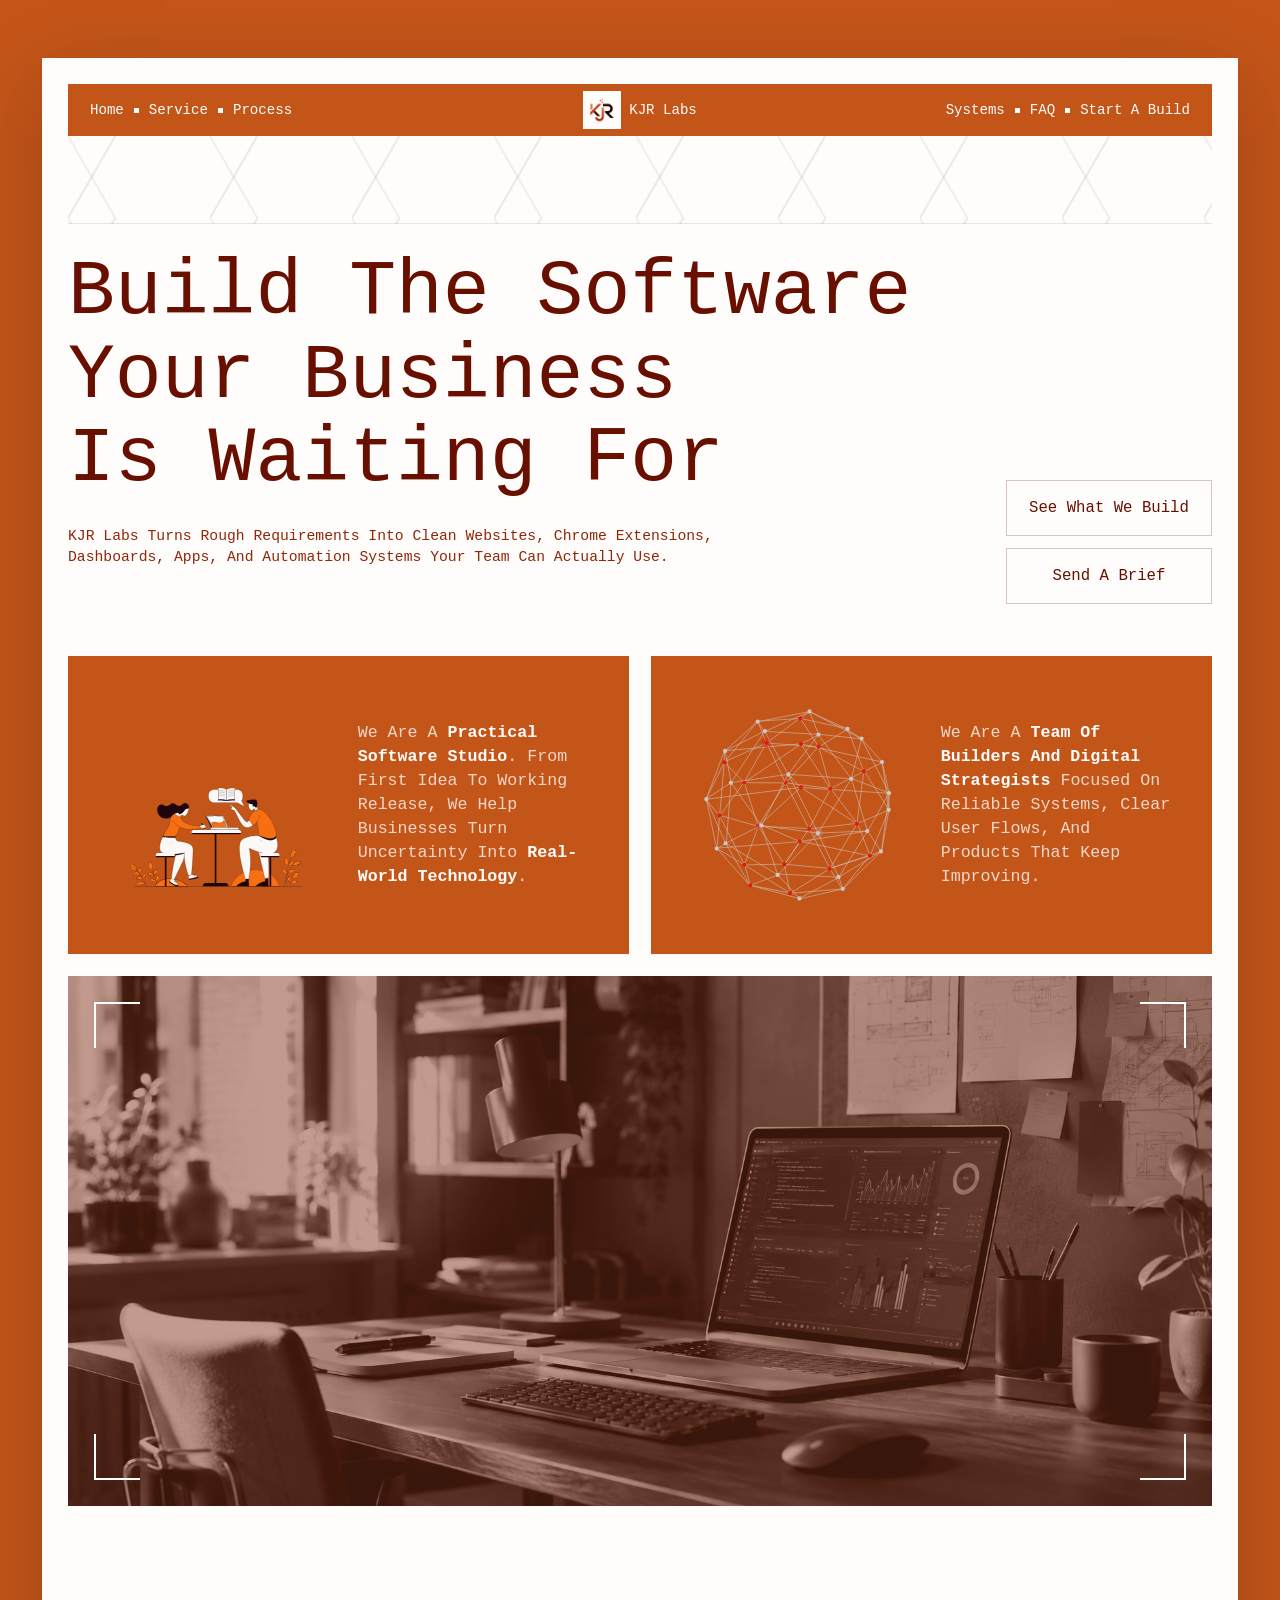
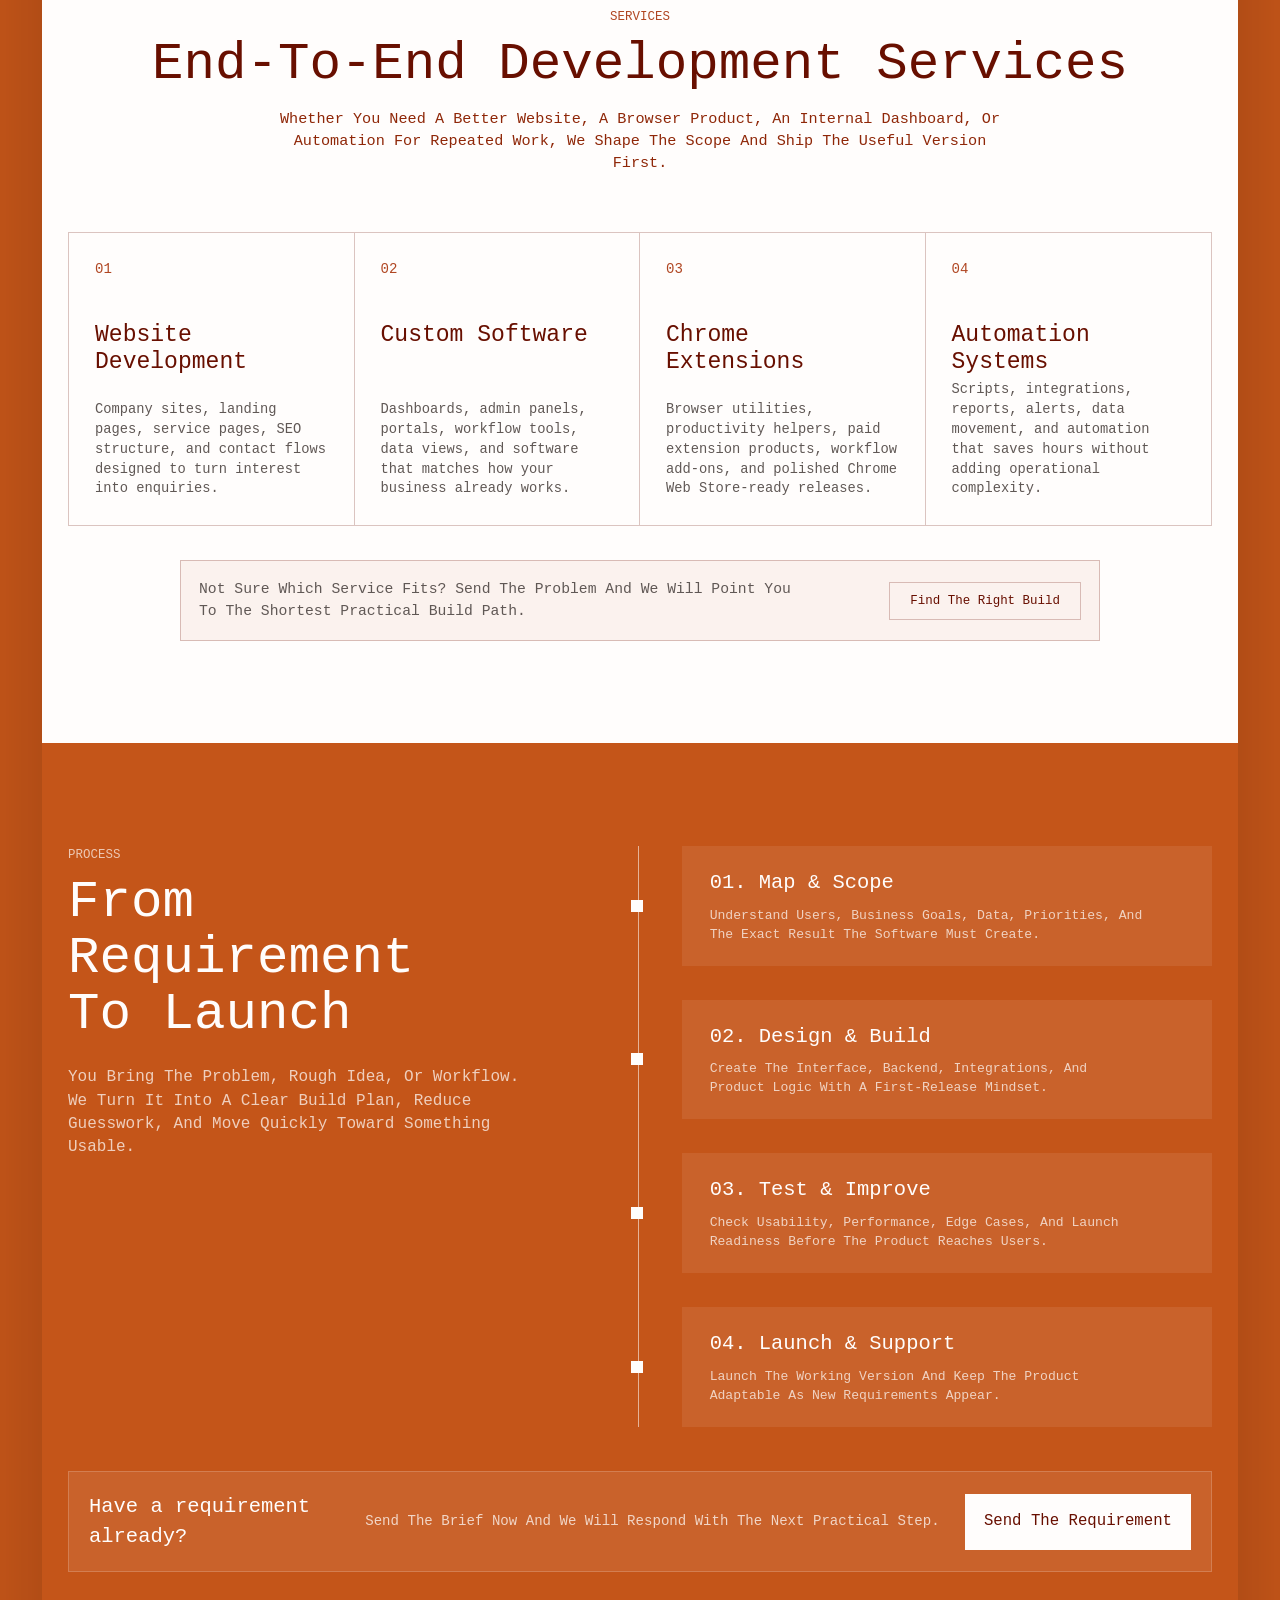
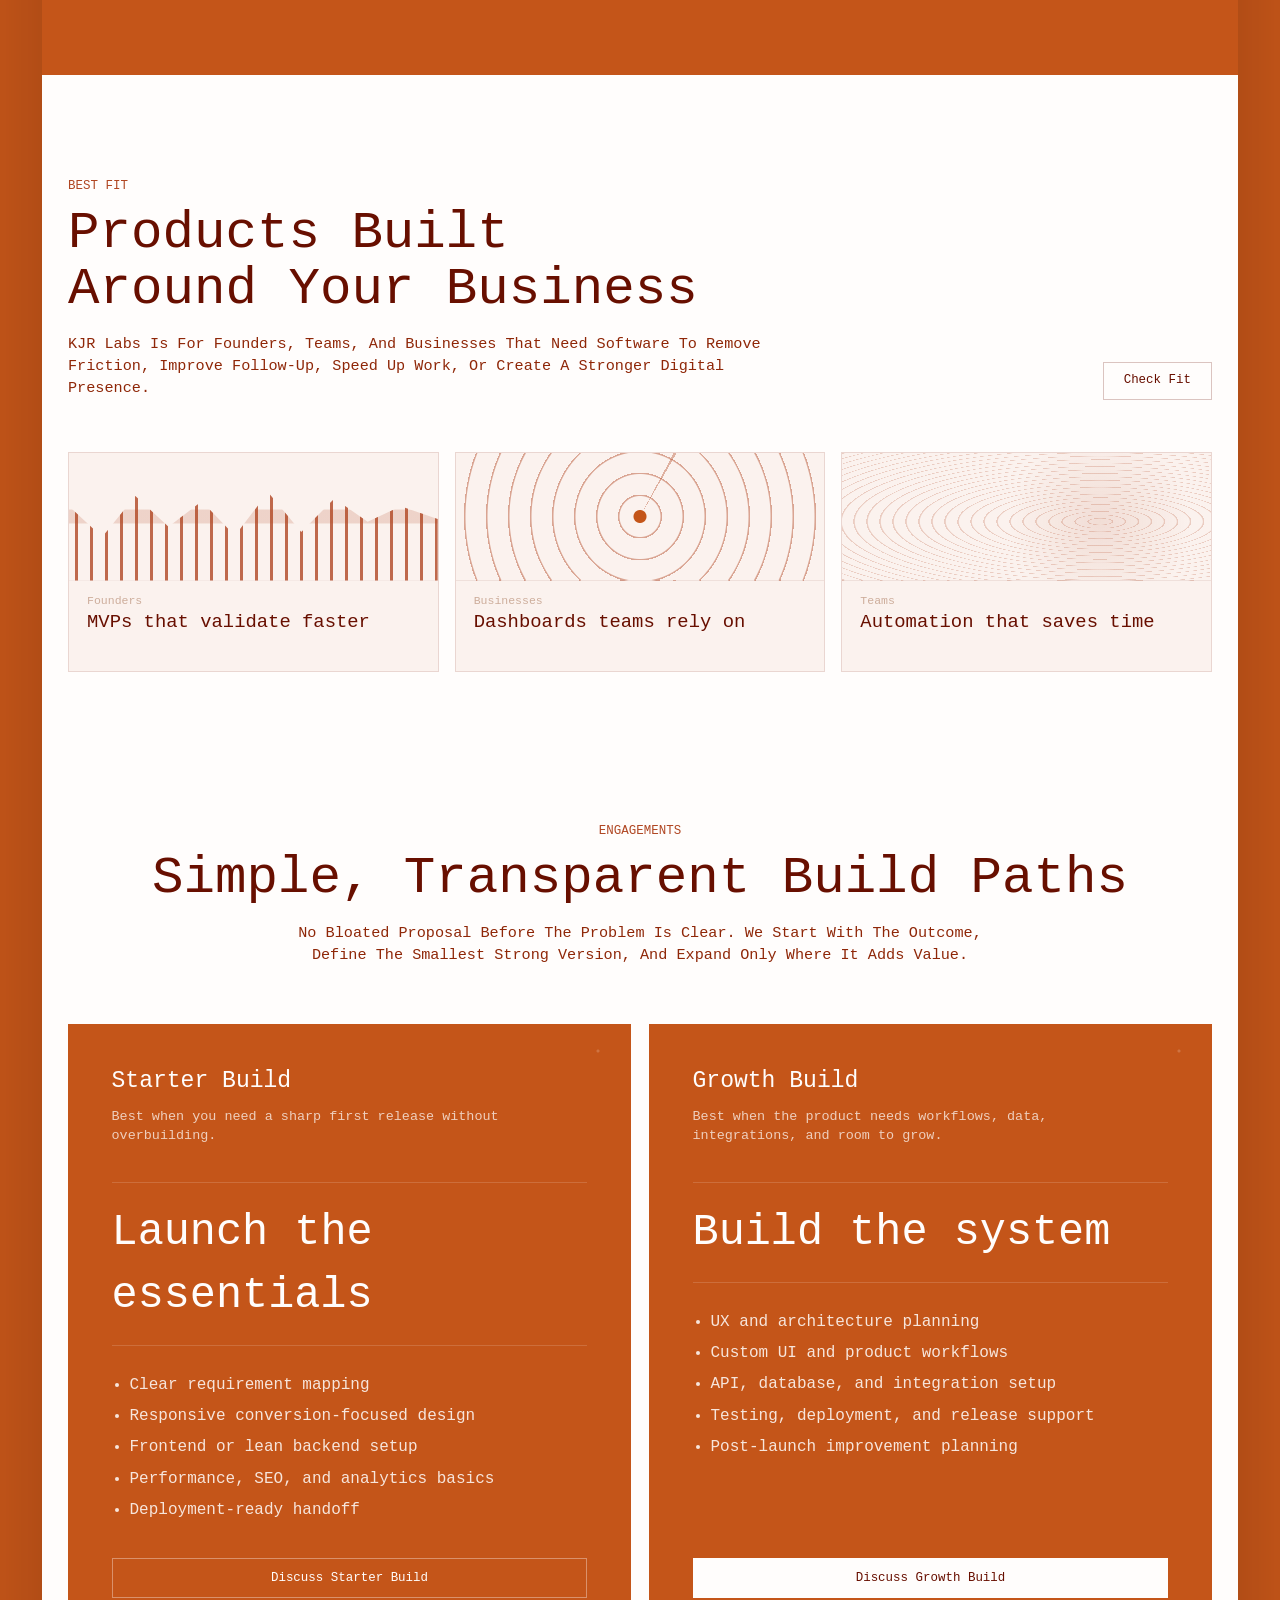
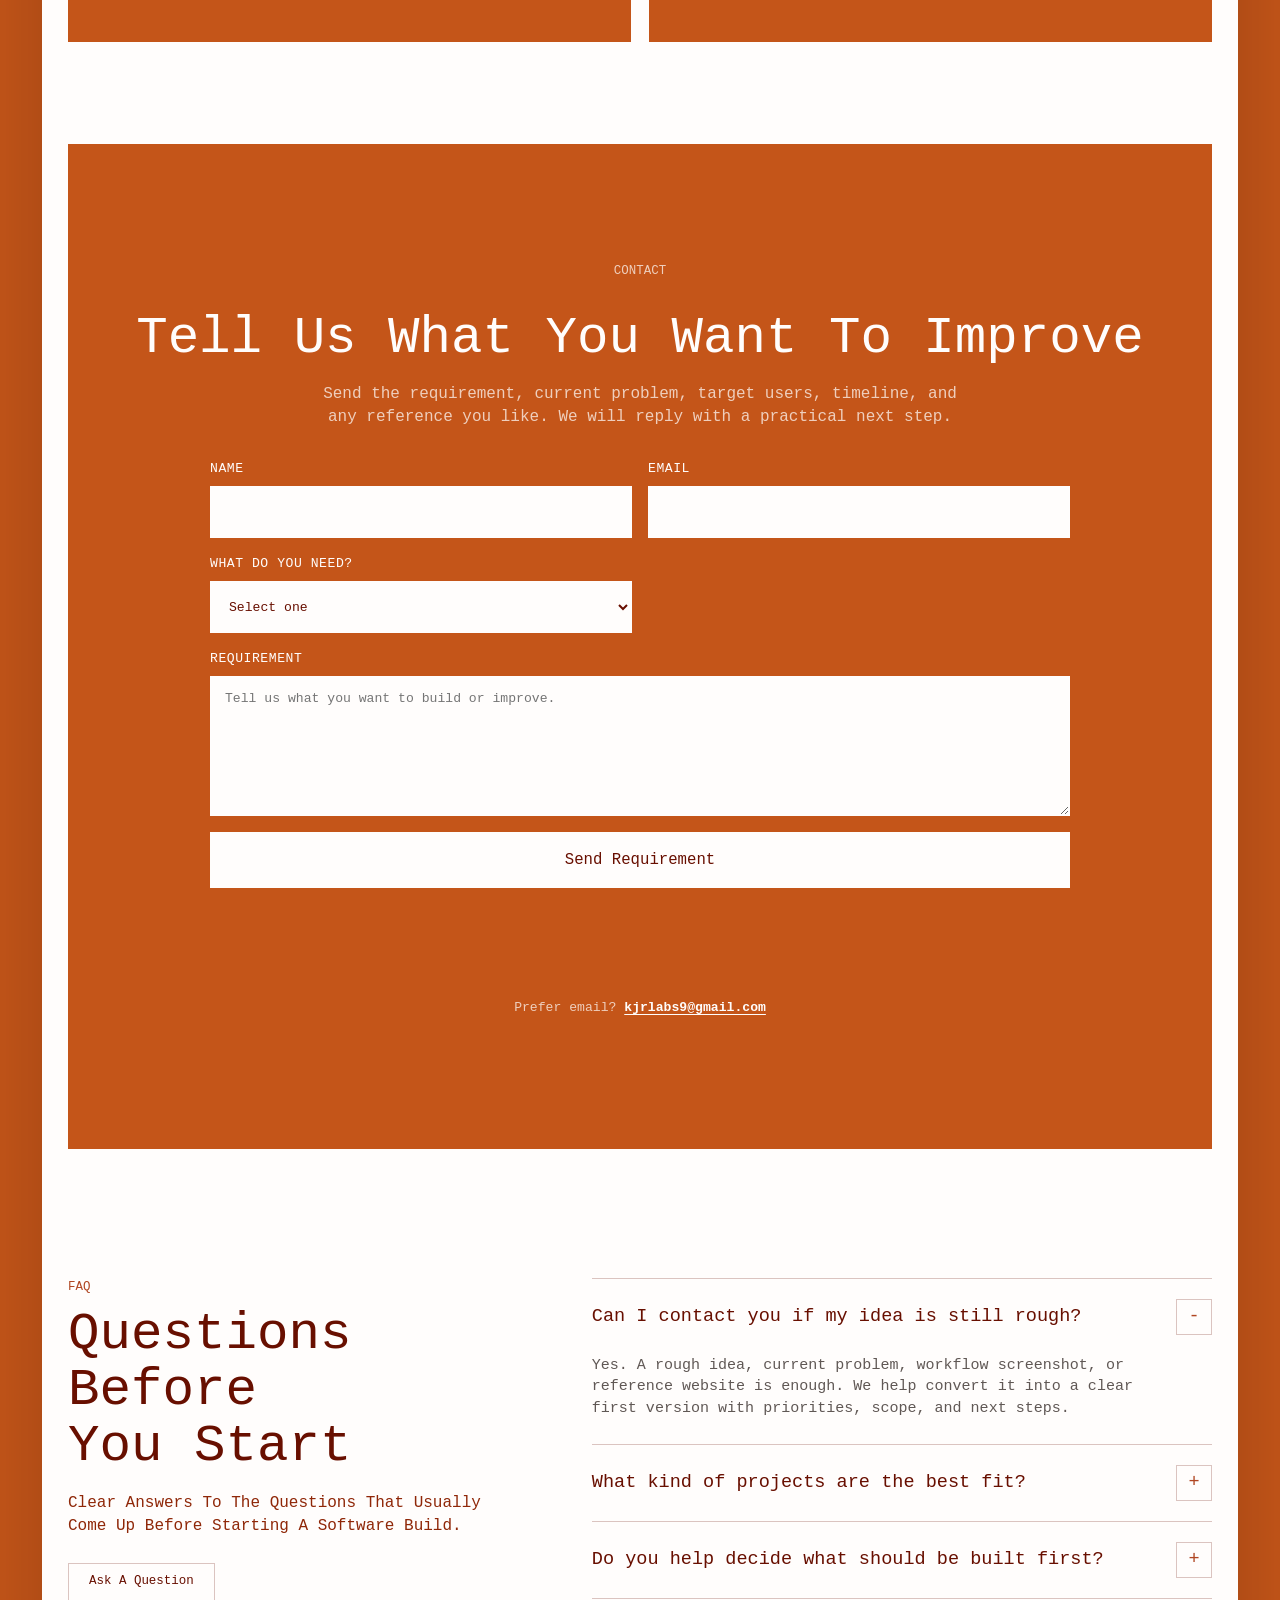
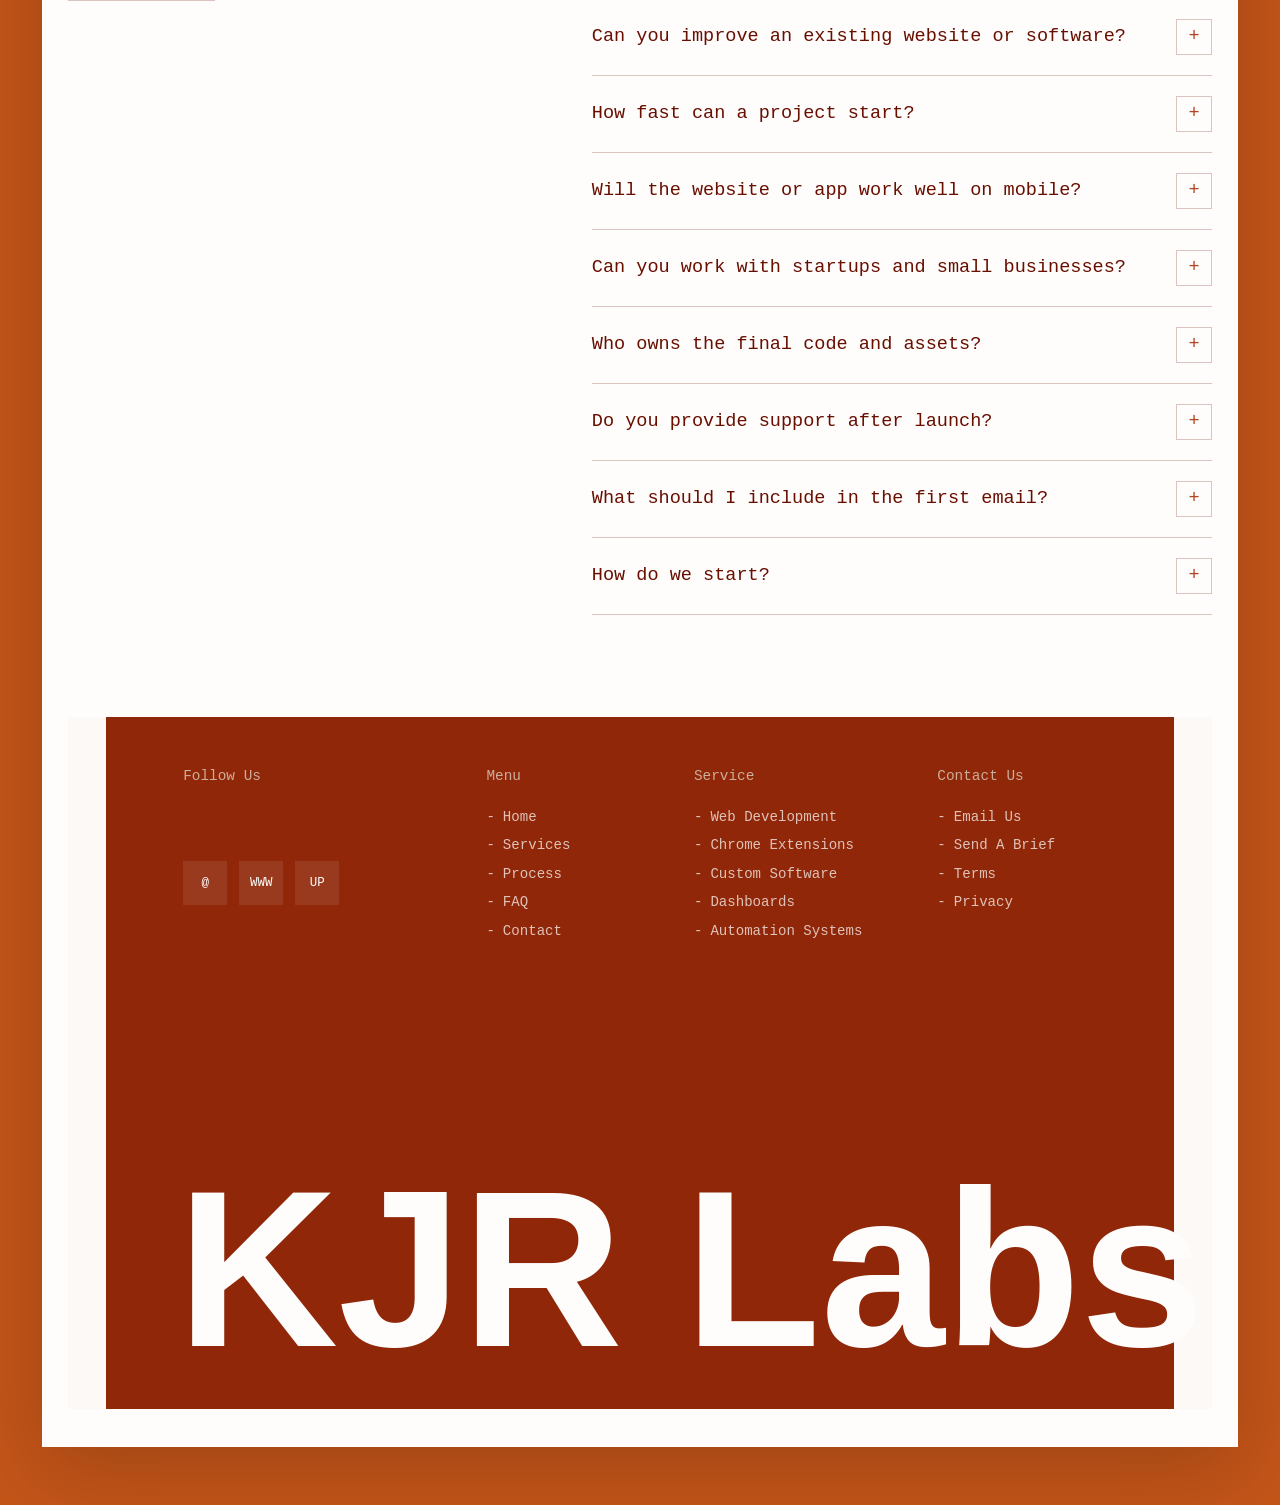
==== commit 2e9176d2: "Add resilient contact form backend" ====
--- a/index.html
+++ b/index.html
@@ -237,11 +237,8 @@
         <p class="eyebrow">Contact</p>
         <h2>Tell Us What You Want To Improve</h2>
         <p>Send the requirement, current problem, target users, timeline, and any reference you like. We will reply with a practical next step.</p>
-        <form class="lead-form lead-form-dark" action="https://formsubmit.co/kjrlabs9@gmail.com" method="POST">
-          <input type="hidden" name="_subject" value="New KJR Labs project inquiry">
-          <input type="hidden" name="_template" value="table">
-          <input type="hidden" name="_captcha" value="false">
-          <input type="hidden" name="_next" value="https://www.kjrlabs.in/thank-you.html">
+        <form class="lead-form lead-form-dark" action="/api/contact" method="POST">
+          <input type="hidden" name="source_page" value="Homepage contact section">
           <input type="text" name="_honey" tabindex="-1" autocomplete="off" class="honeypot">
           <label>
             <span>Name</span>
@@ -267,6 +264,7 @@
             <textarea name="message" rows="5" placeholder="Tell us what you want to build or improve." required></textarea>
           </label>
           <button class="button light" type="submit">Send Requirement</button>
+          <p class="form-status" role="status" aria-live="polite"></p>
           <p class="form-fallback">Prefer email? <a href="mailto:kjrlabs9@gmail.com?subject=Project%20brief%20for%20KJR%20Labs">kjrlabs9@gmail.com</a></p>
         </form>
       </section>
--- a/css/site.css
+++ b/css/site.css
@@ -60,6 +60,11 @@
   cursor: pointer;
 }
 
+button:disabled {
+  cursor: wait;
+  opacity: 0.72;
+}
+
 img {
   max-width: 100%;
   display: block;
@@ -810,6 +815,7 @@
 
 .lead-form button,
 .lead-form label:has(textarea),
+.lead-form .form-status,
 .lead-form .form-fallback {
   grid-column: 1 / -1;
 }
@@ -838,6 +844,13 @@
 .form-fallback {
   max-width: none;
   margin: 0;
+  font-size: 0.82rem;
+}
+
+.form-status {
+  min-height: 1.2em;
+  margin: 0;
+  color: inherit;
   font-size: 0.82rem;
 }
 
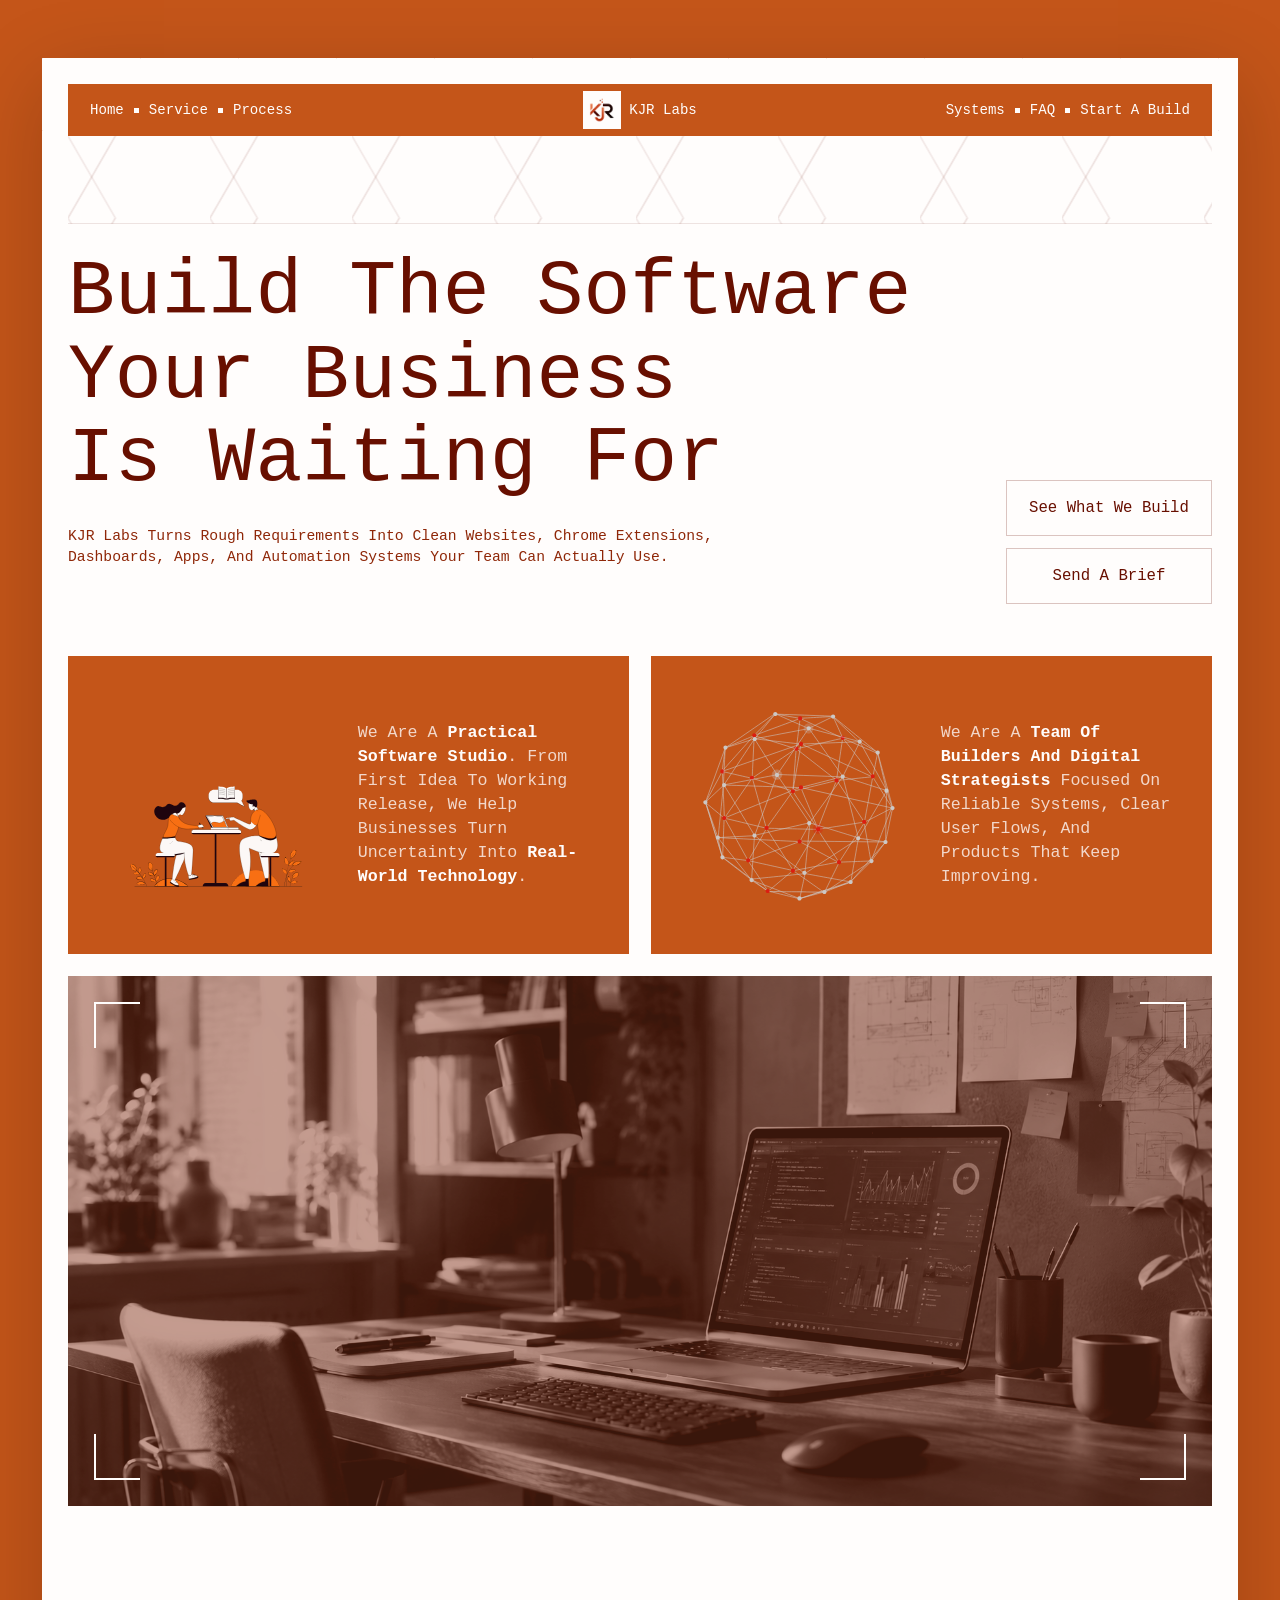
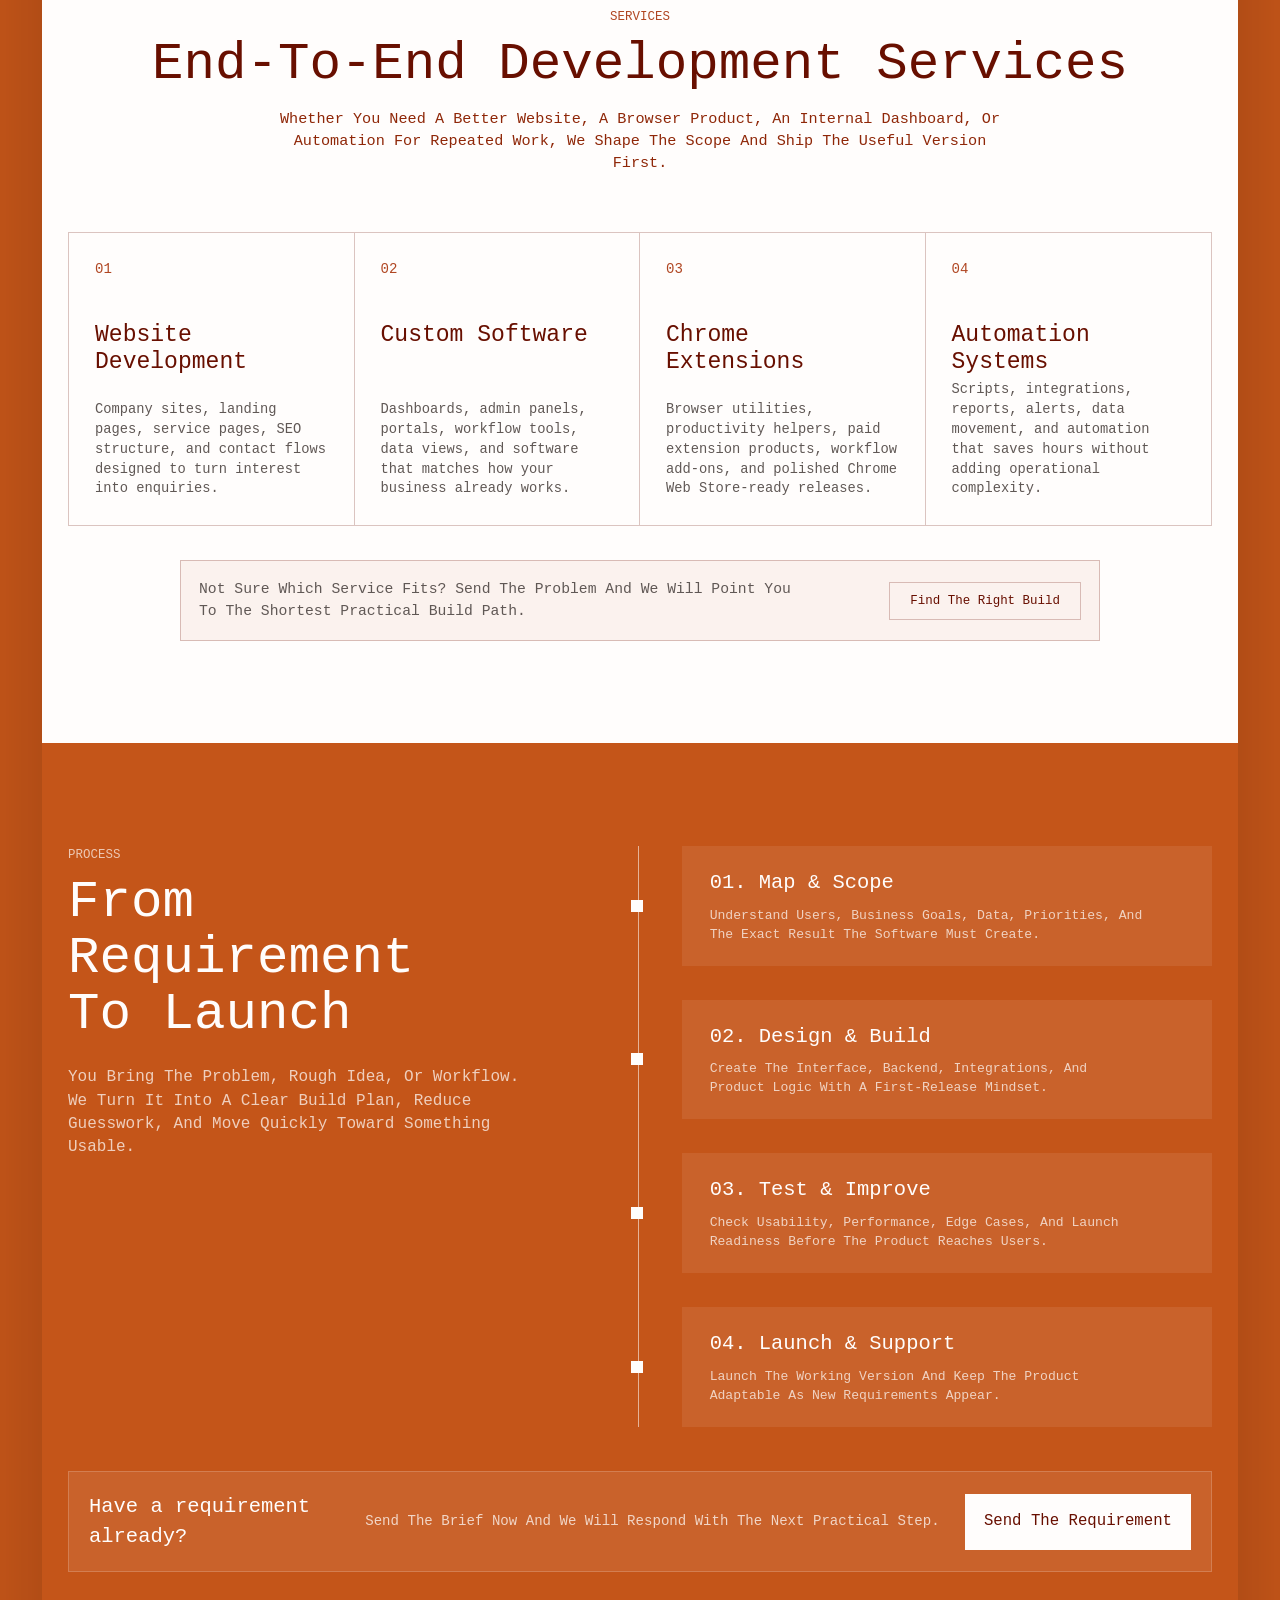
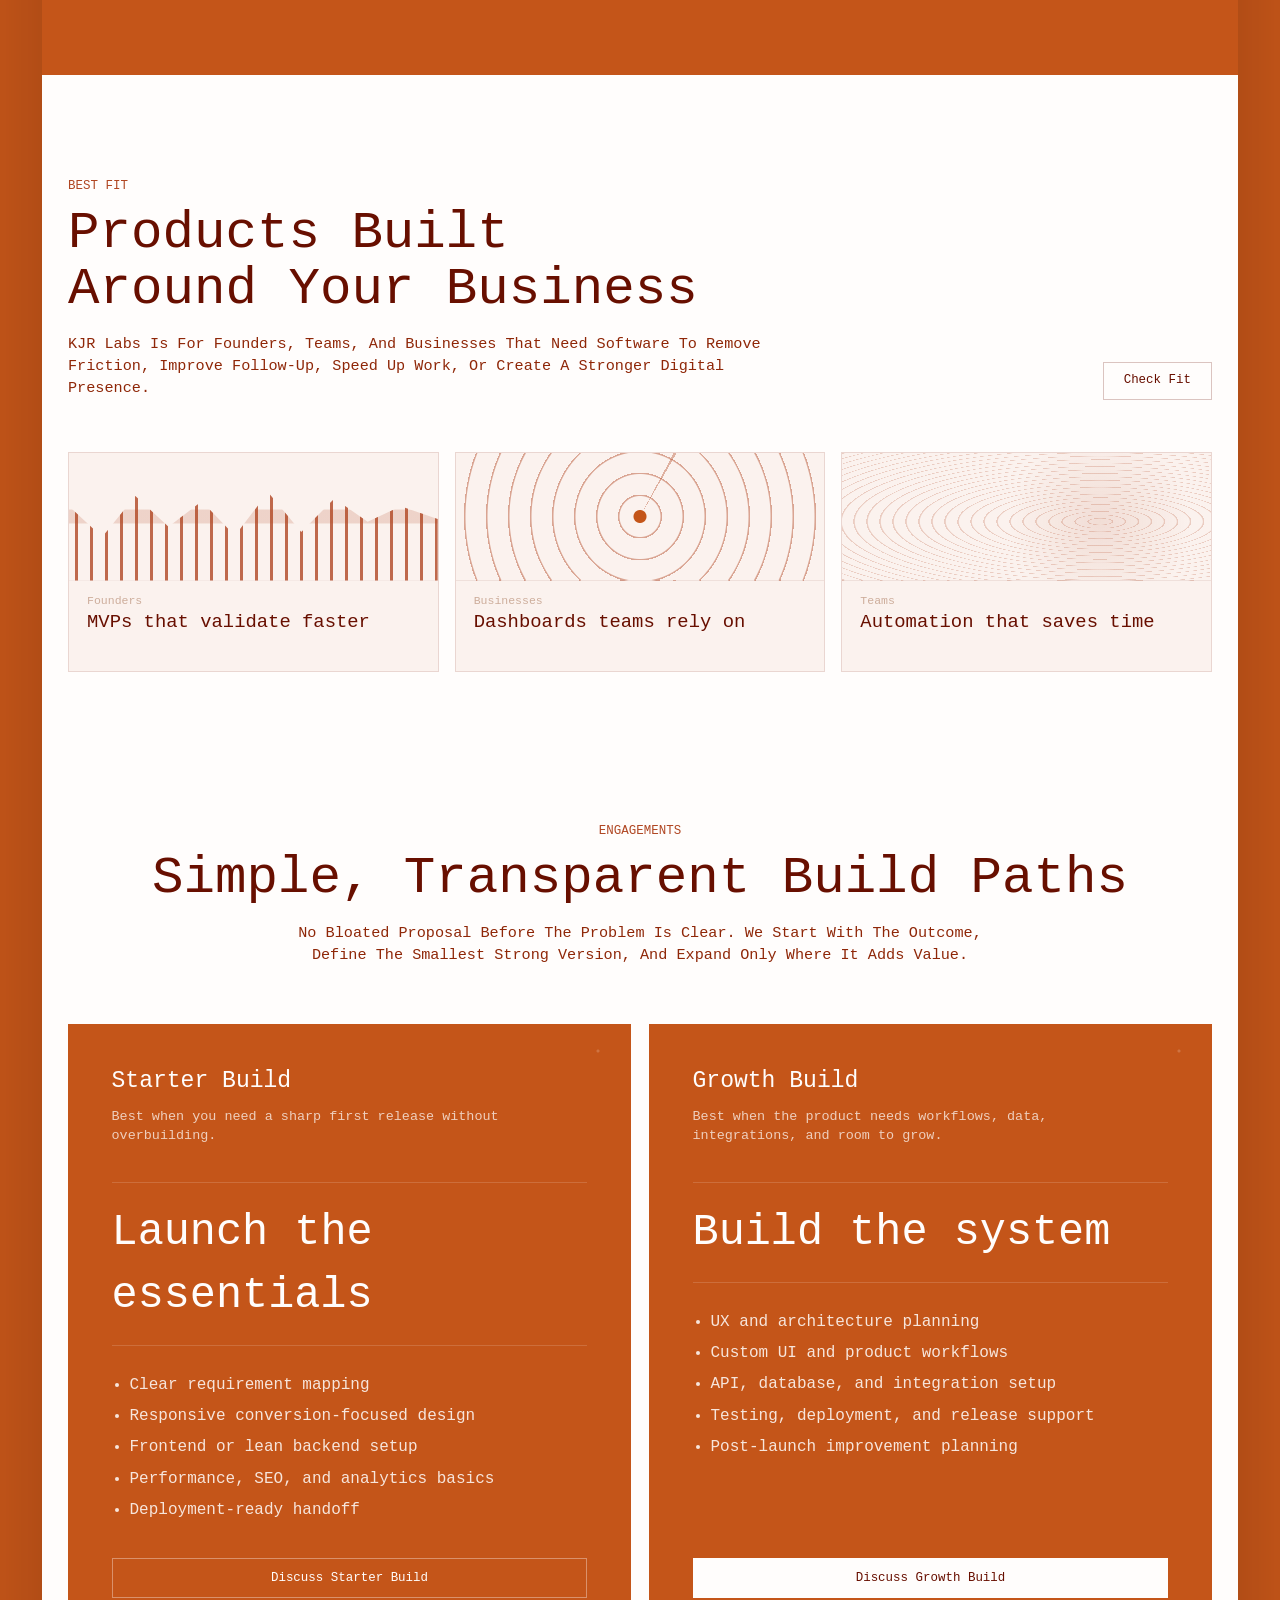
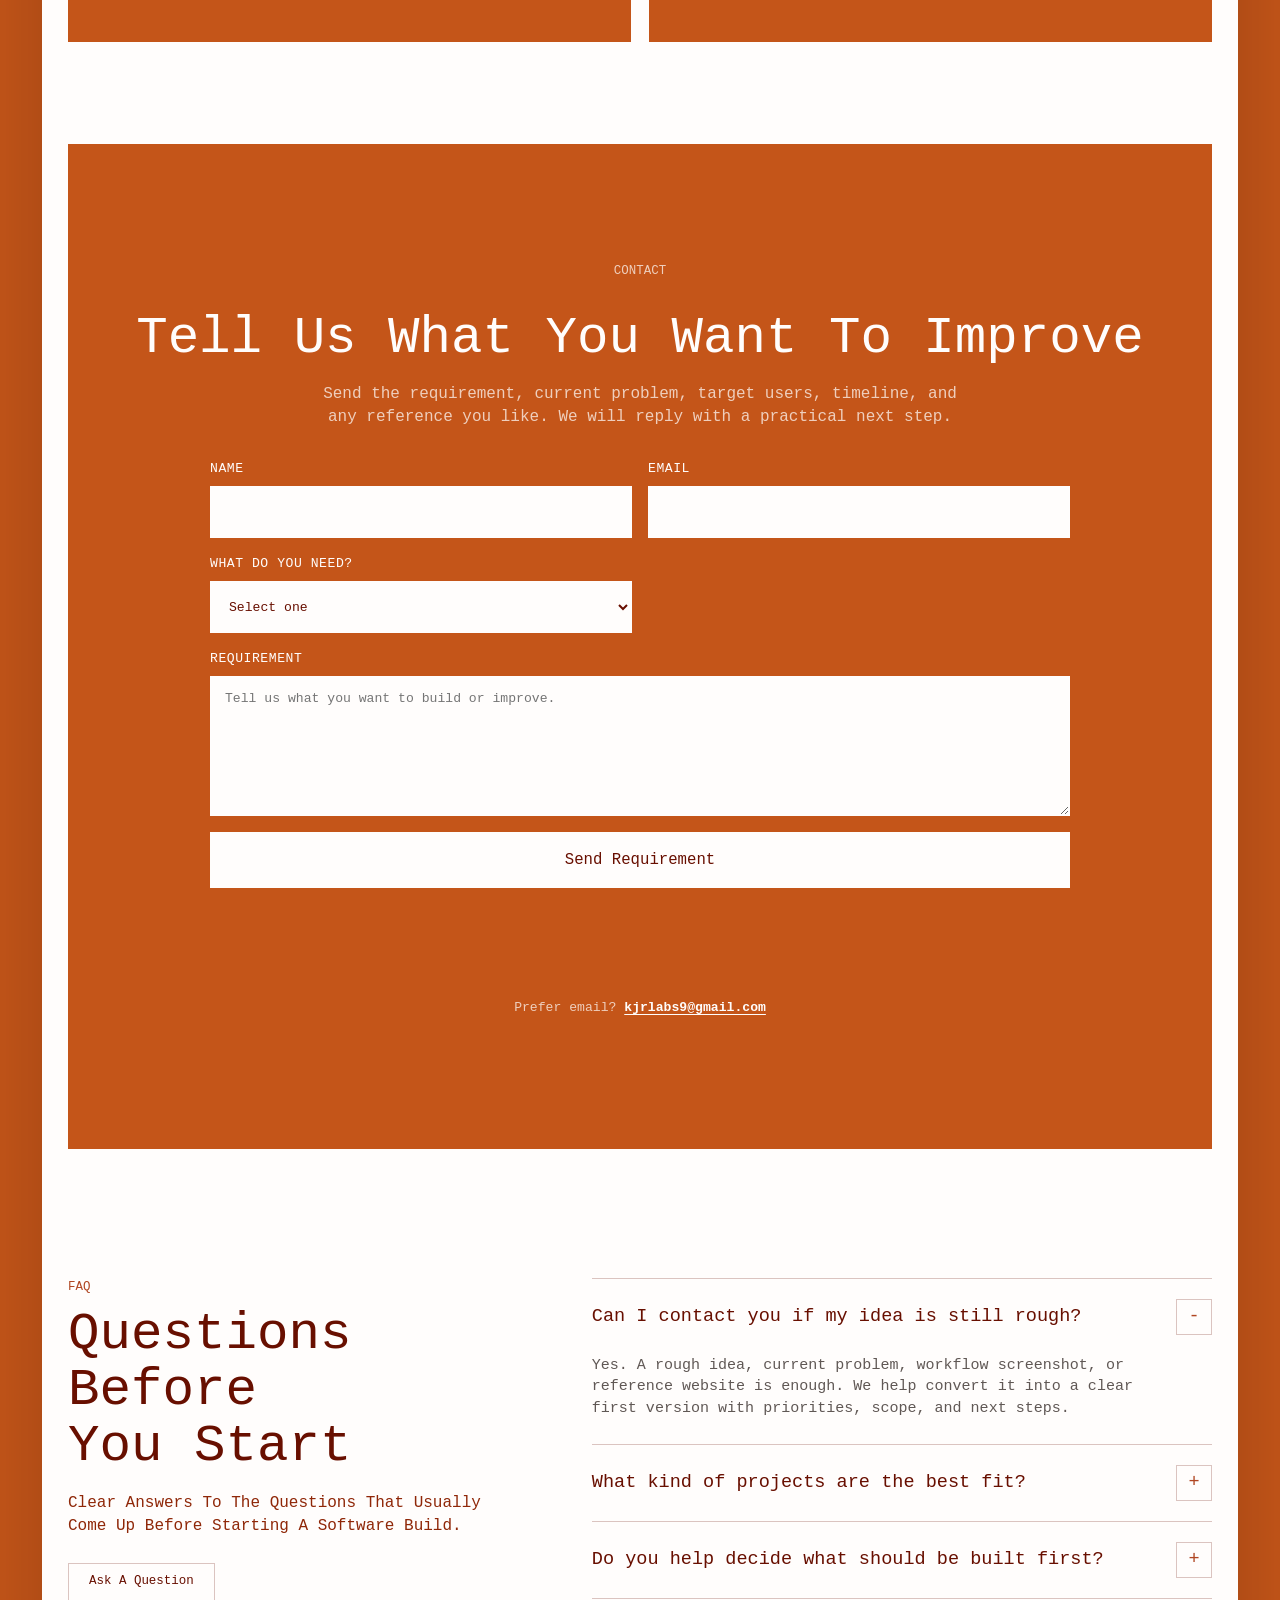
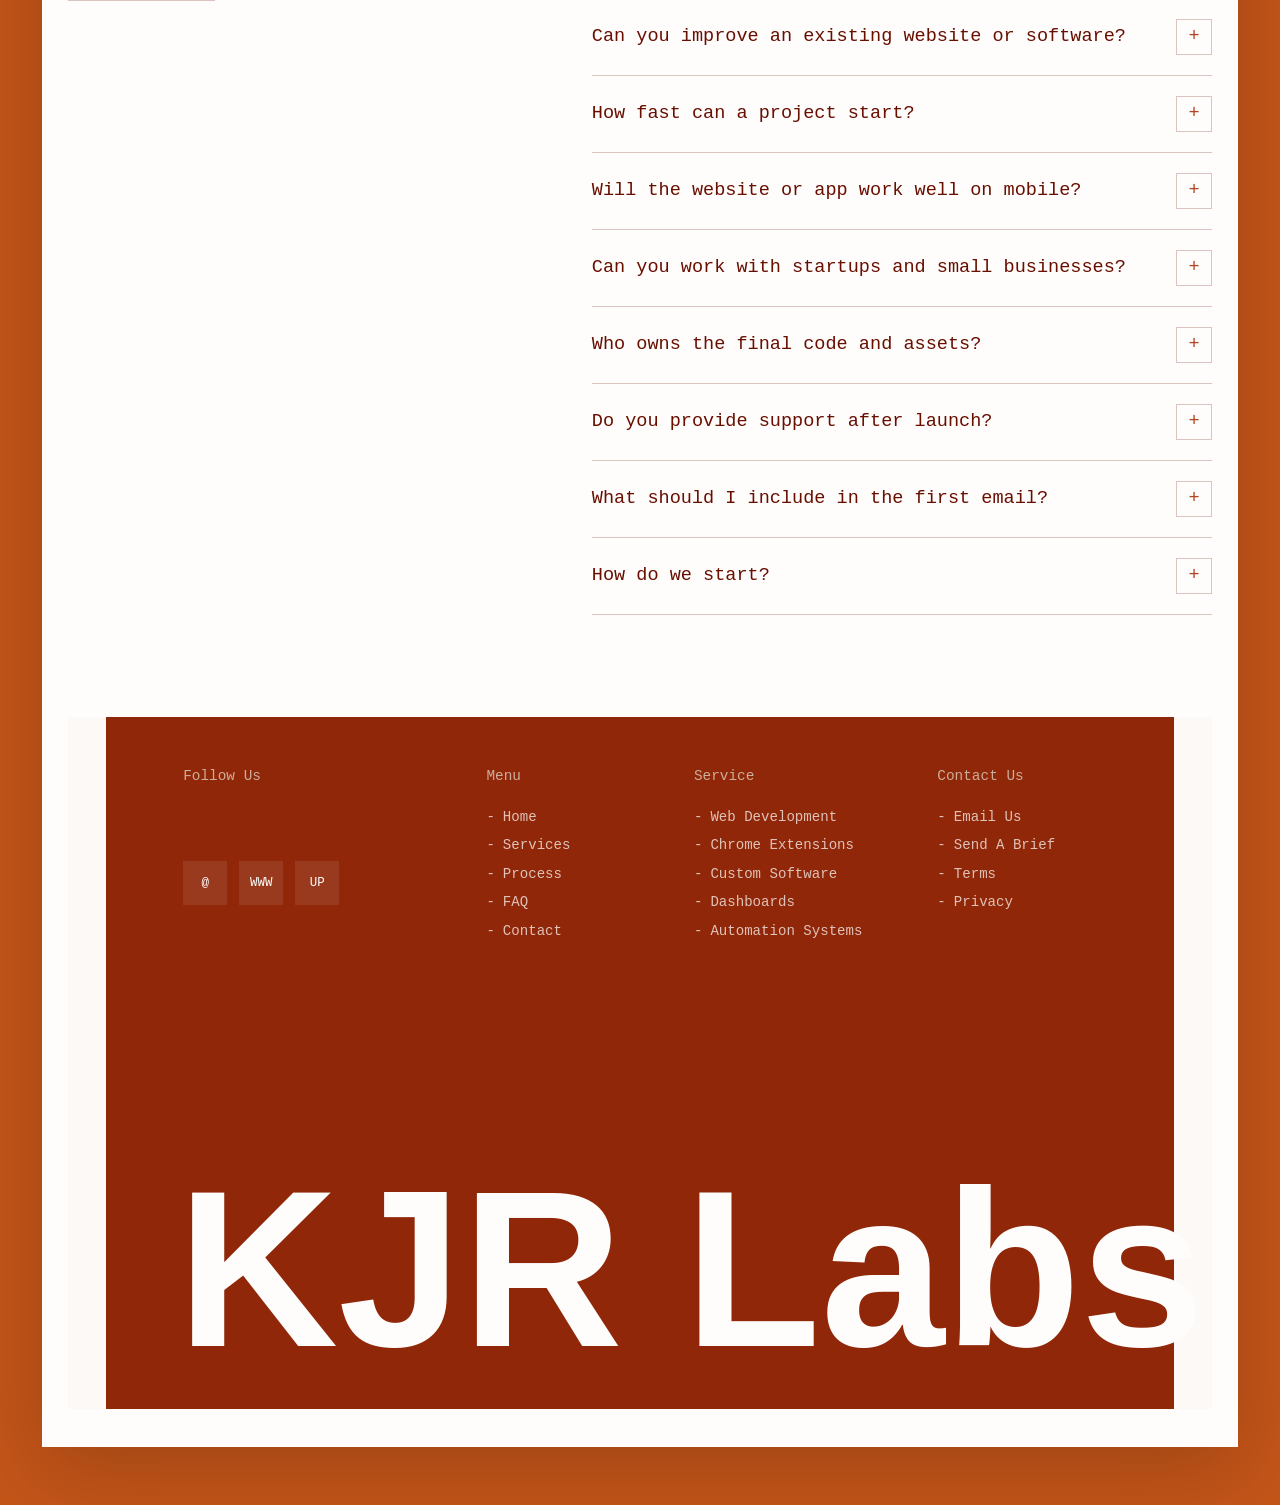
==== commit 0133c3da: "Refresh favicons for Safari" ====
--- a/index.html
+++ b/index.html
@@ -16,11 +16,12 @@
   <meta name="twitter:title" content="KJR Labs | Websites, Apps, Extensions & Automation">
   <meta name="twitter:description" content="Bring the requirement. KJR Labs shapes it into a practical product and ships the first working version.">
   <meta name="twitter:image" content="https://kjrlabs.in/images/logo-kjr-labs.png">
-  <link rel="icon" type="image/png" sizes="32x32" href="images/favicon-32x32.png">
-  <link rel="icon" type="image/png" sizes="96x96" href="images/favicon-96x96.png">
-  <link rel="shortcut icon" href="images/favicon.ico">
-  <link rel="apple-touch-icon" sizes="180x180" href="images/apple-touch-icon.png">
-  <link rel="manifest" href="images/site.webmanifest">
+  <link rel="icon" href="/favicon.ico?v=20260531b" sizes="any">
+  <link rel="icon" type="image/png" sizes="16x16" href="/images/favicon-16x16.png?v=20260531b">
+  <link rel="icon" type="image/png" sizes="32x32" href="/images/favicon-32x32.png?v=20260531b">
+  <link rel="icon" type="image/png" sizes="96x96" href="/images/favicon-96x96.png?v=20260531b">
+  <link rel="apple-touch-icon" sizes="180x180" href="/apple-touch-icon.png?v=20260531b">
+  <link rel="manifest" href="/images/site.webmanifest?v=20260531b">
   <link rel="stylesheet" href="css/site.css?v=20260531a">
   <script type="application/ld+json">
   {
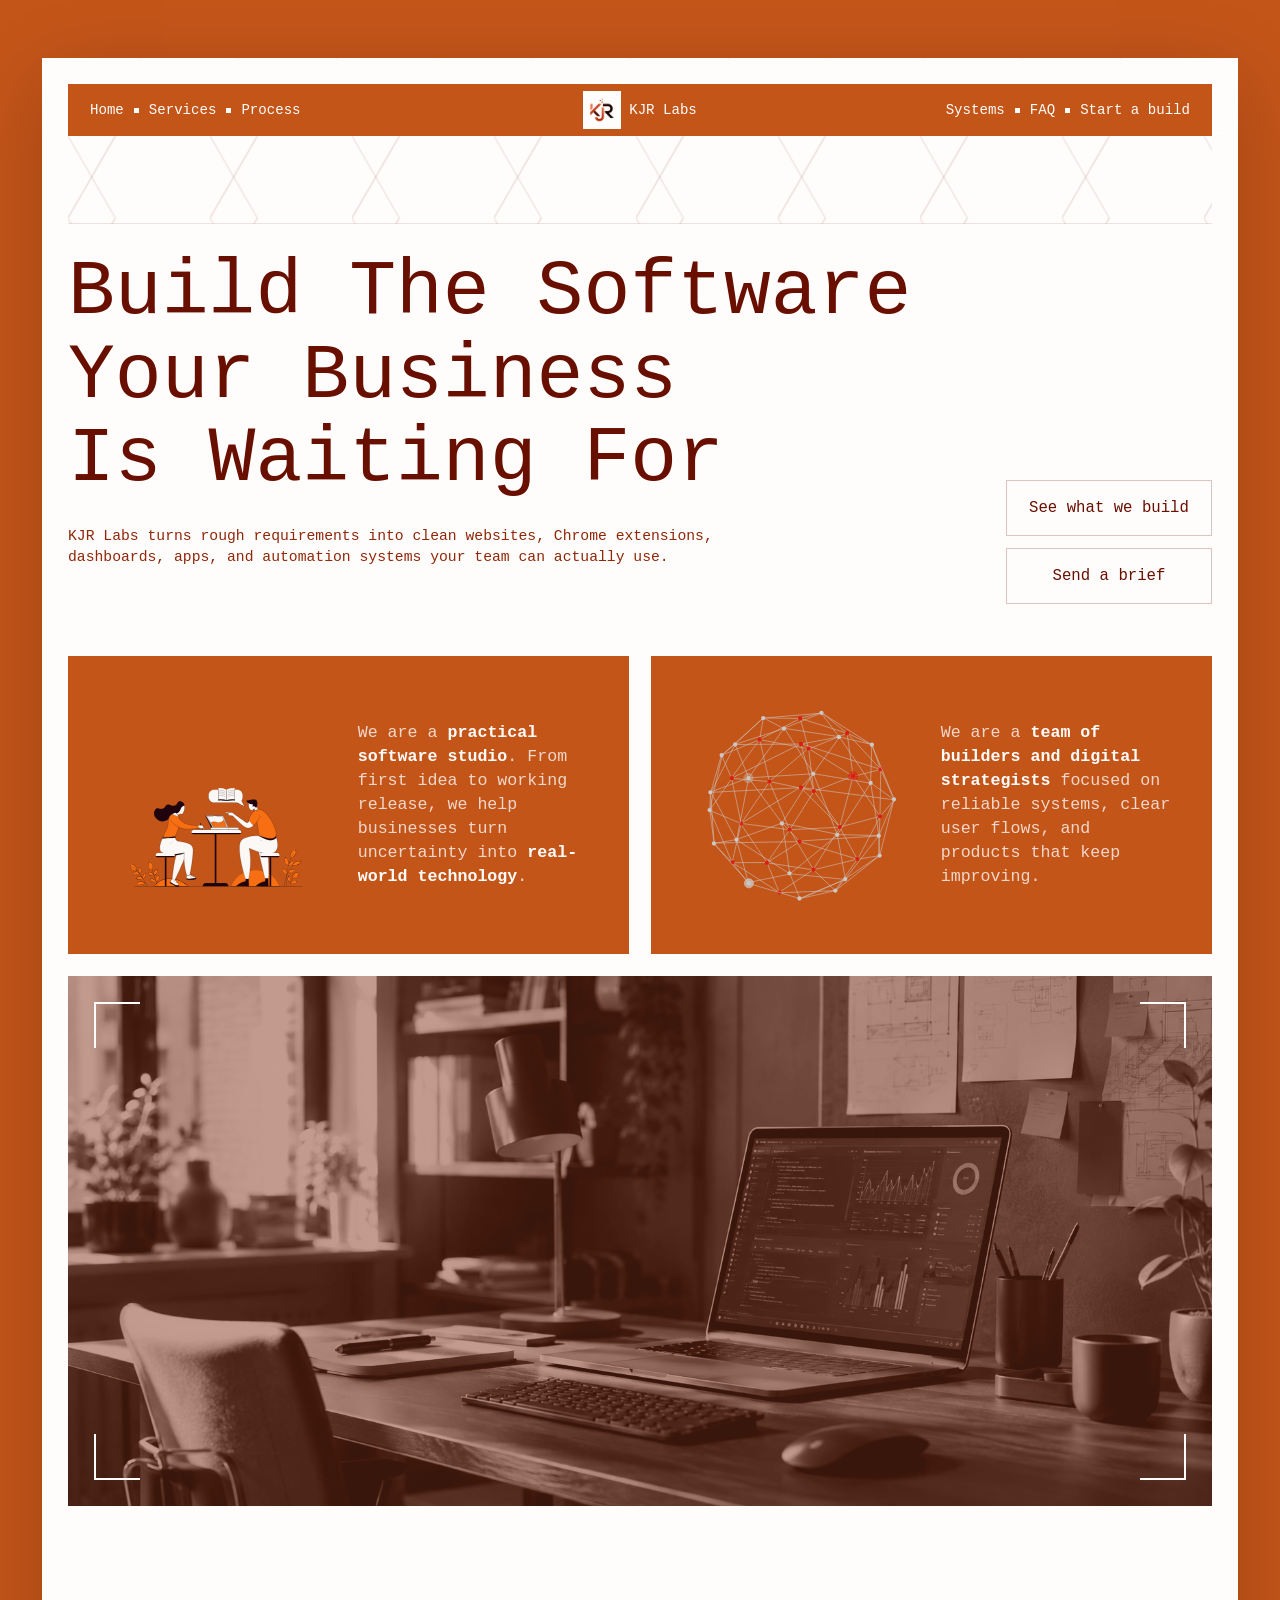
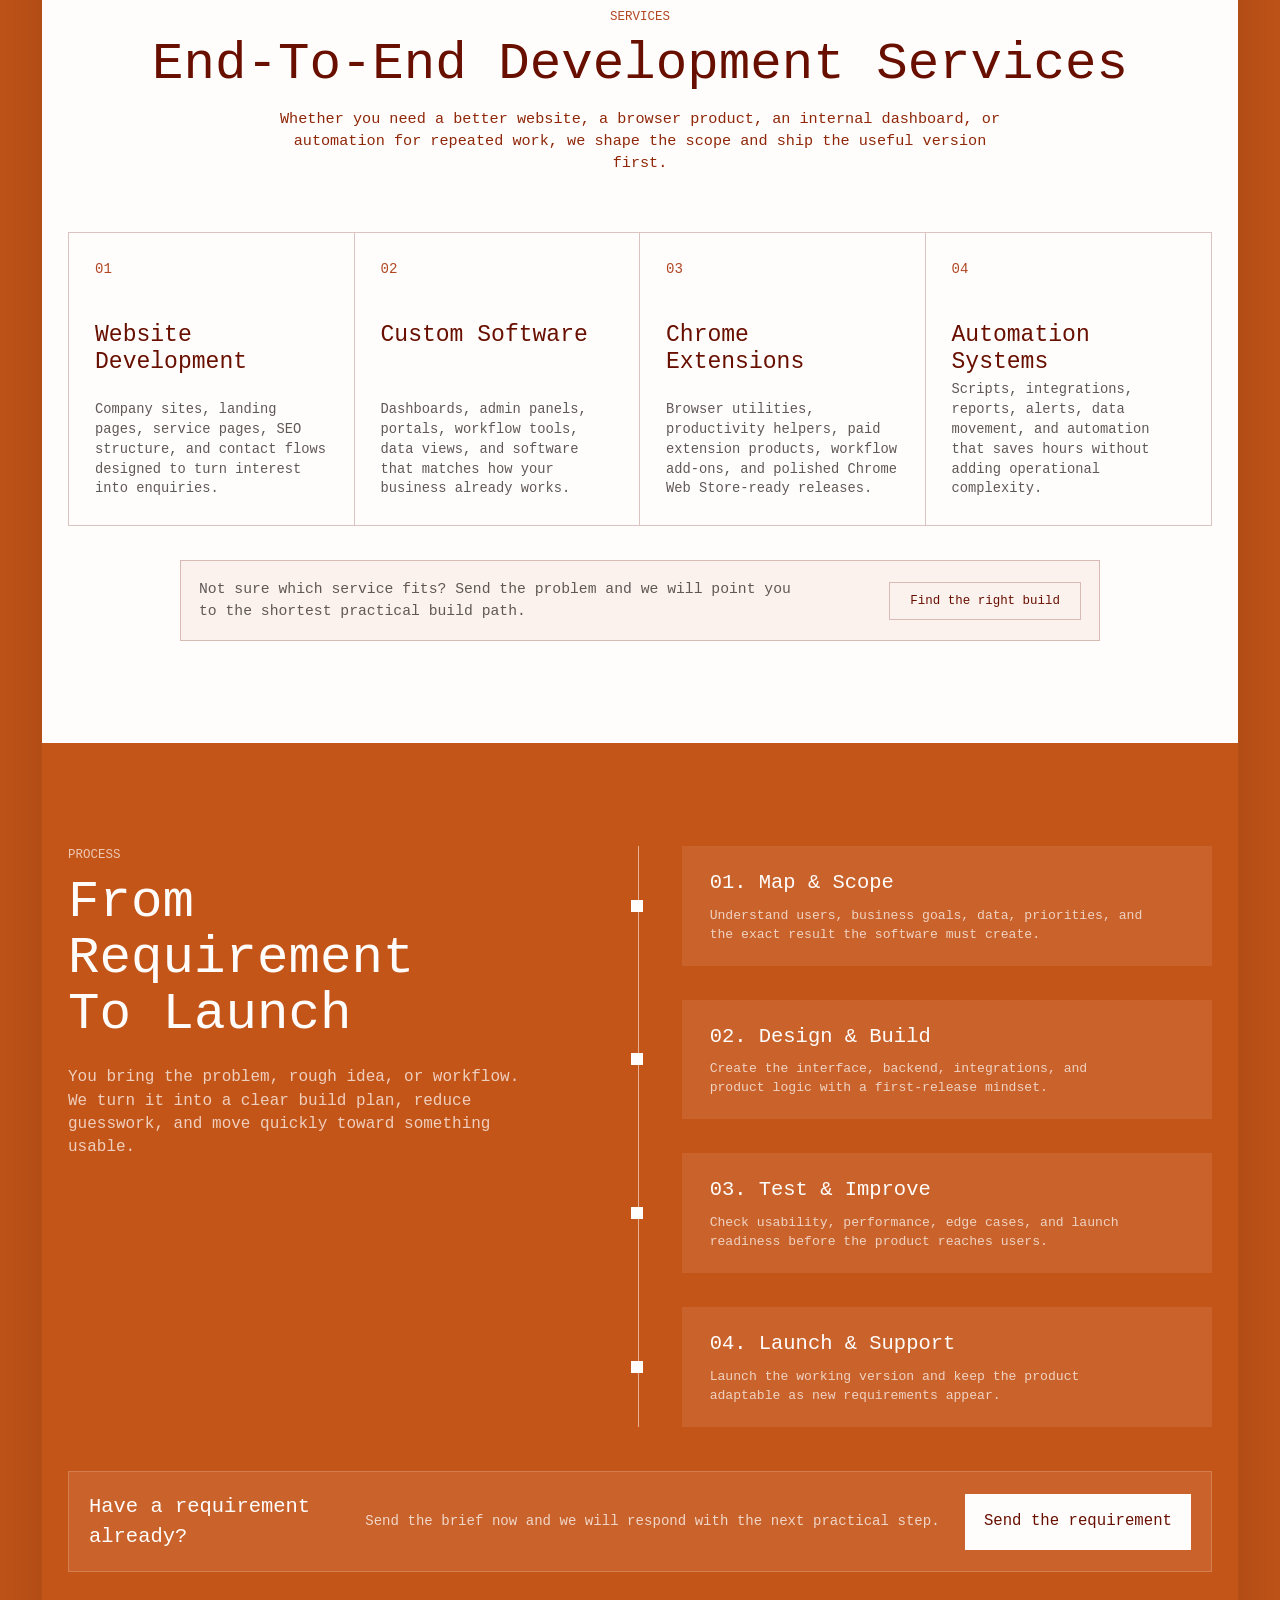
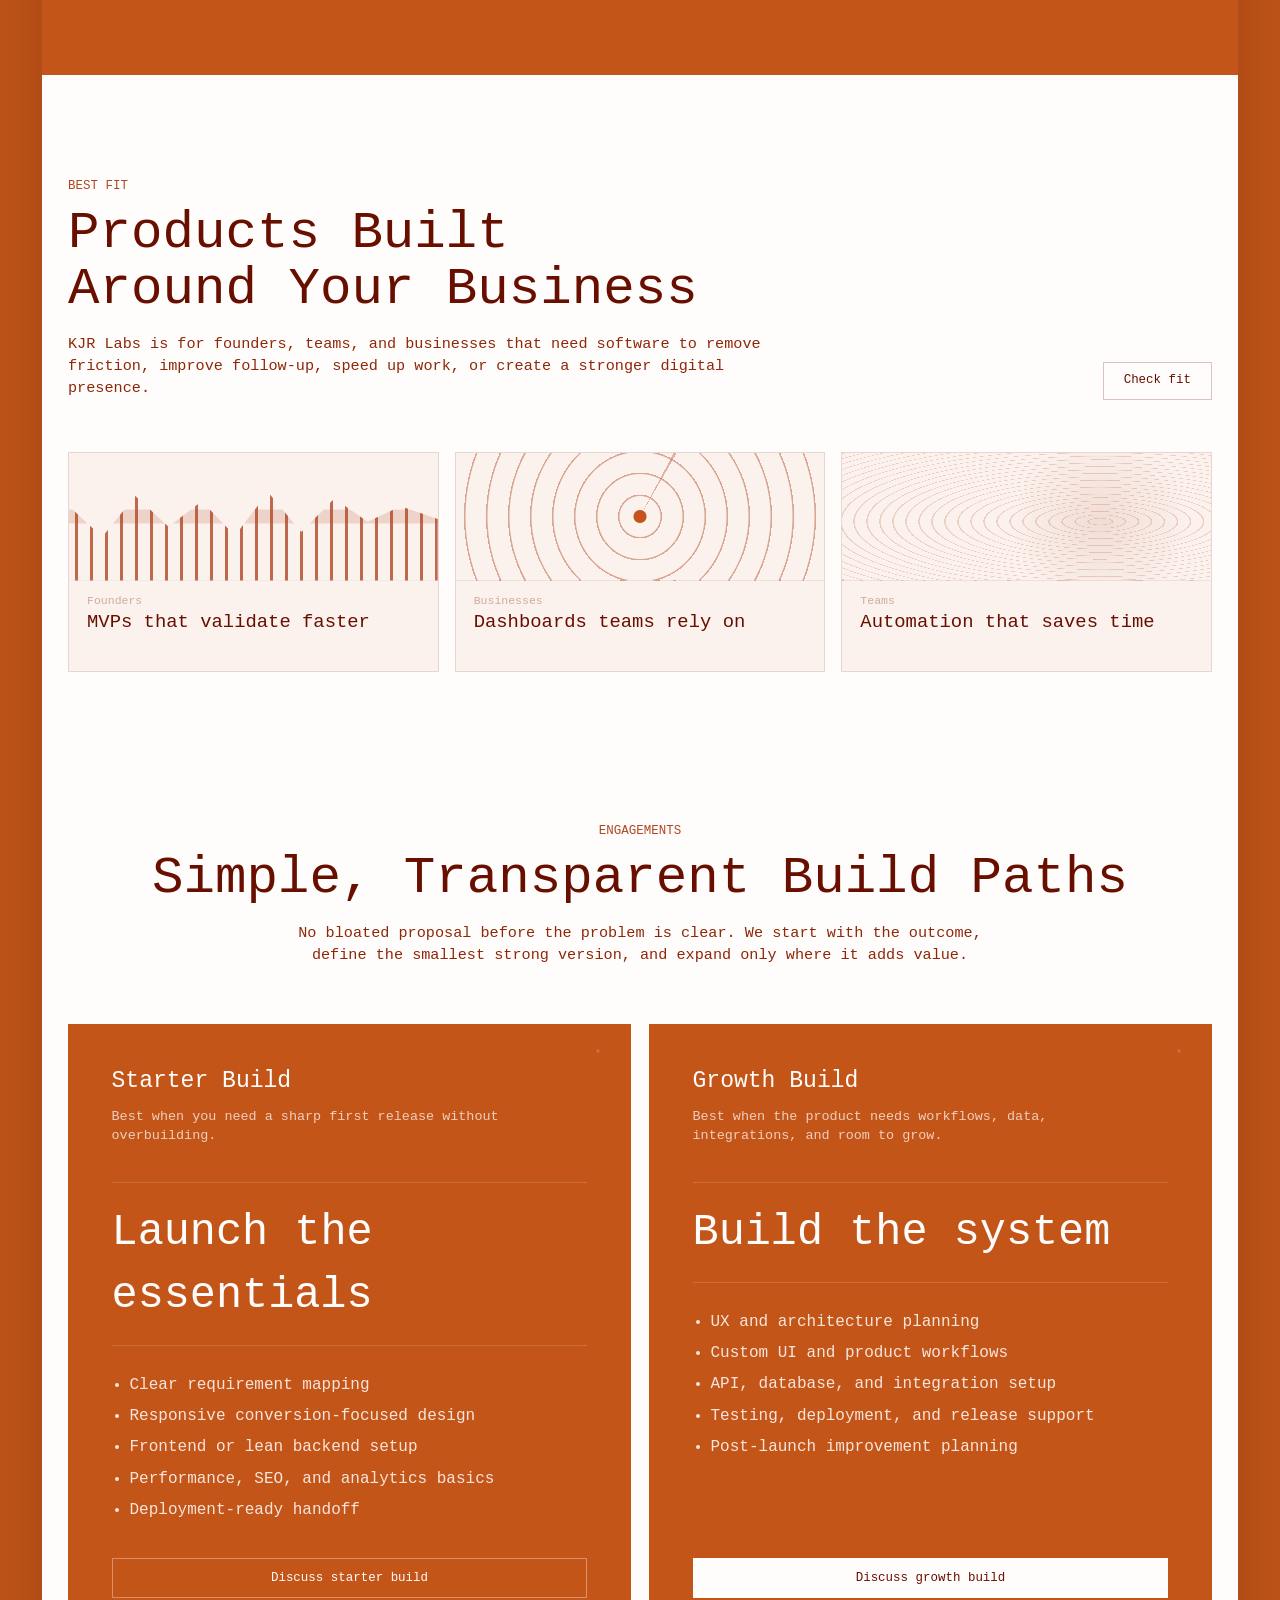
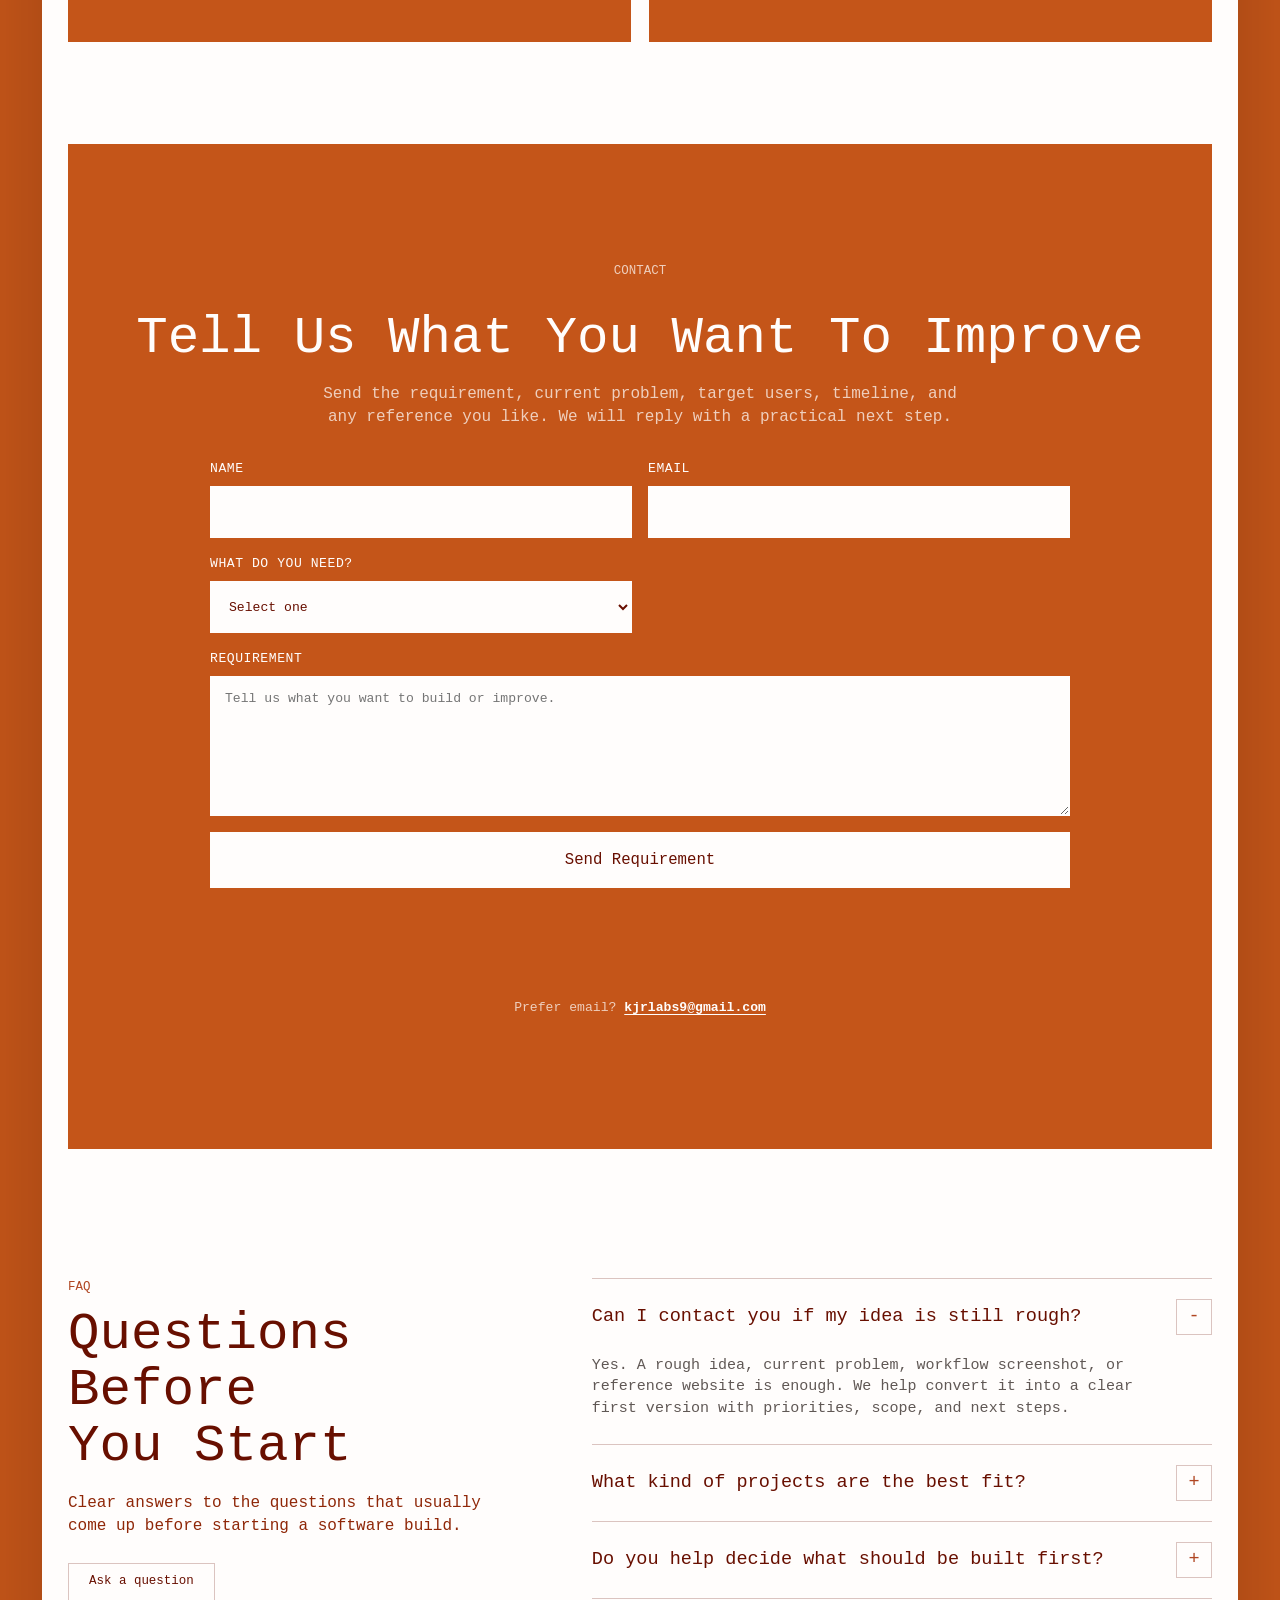
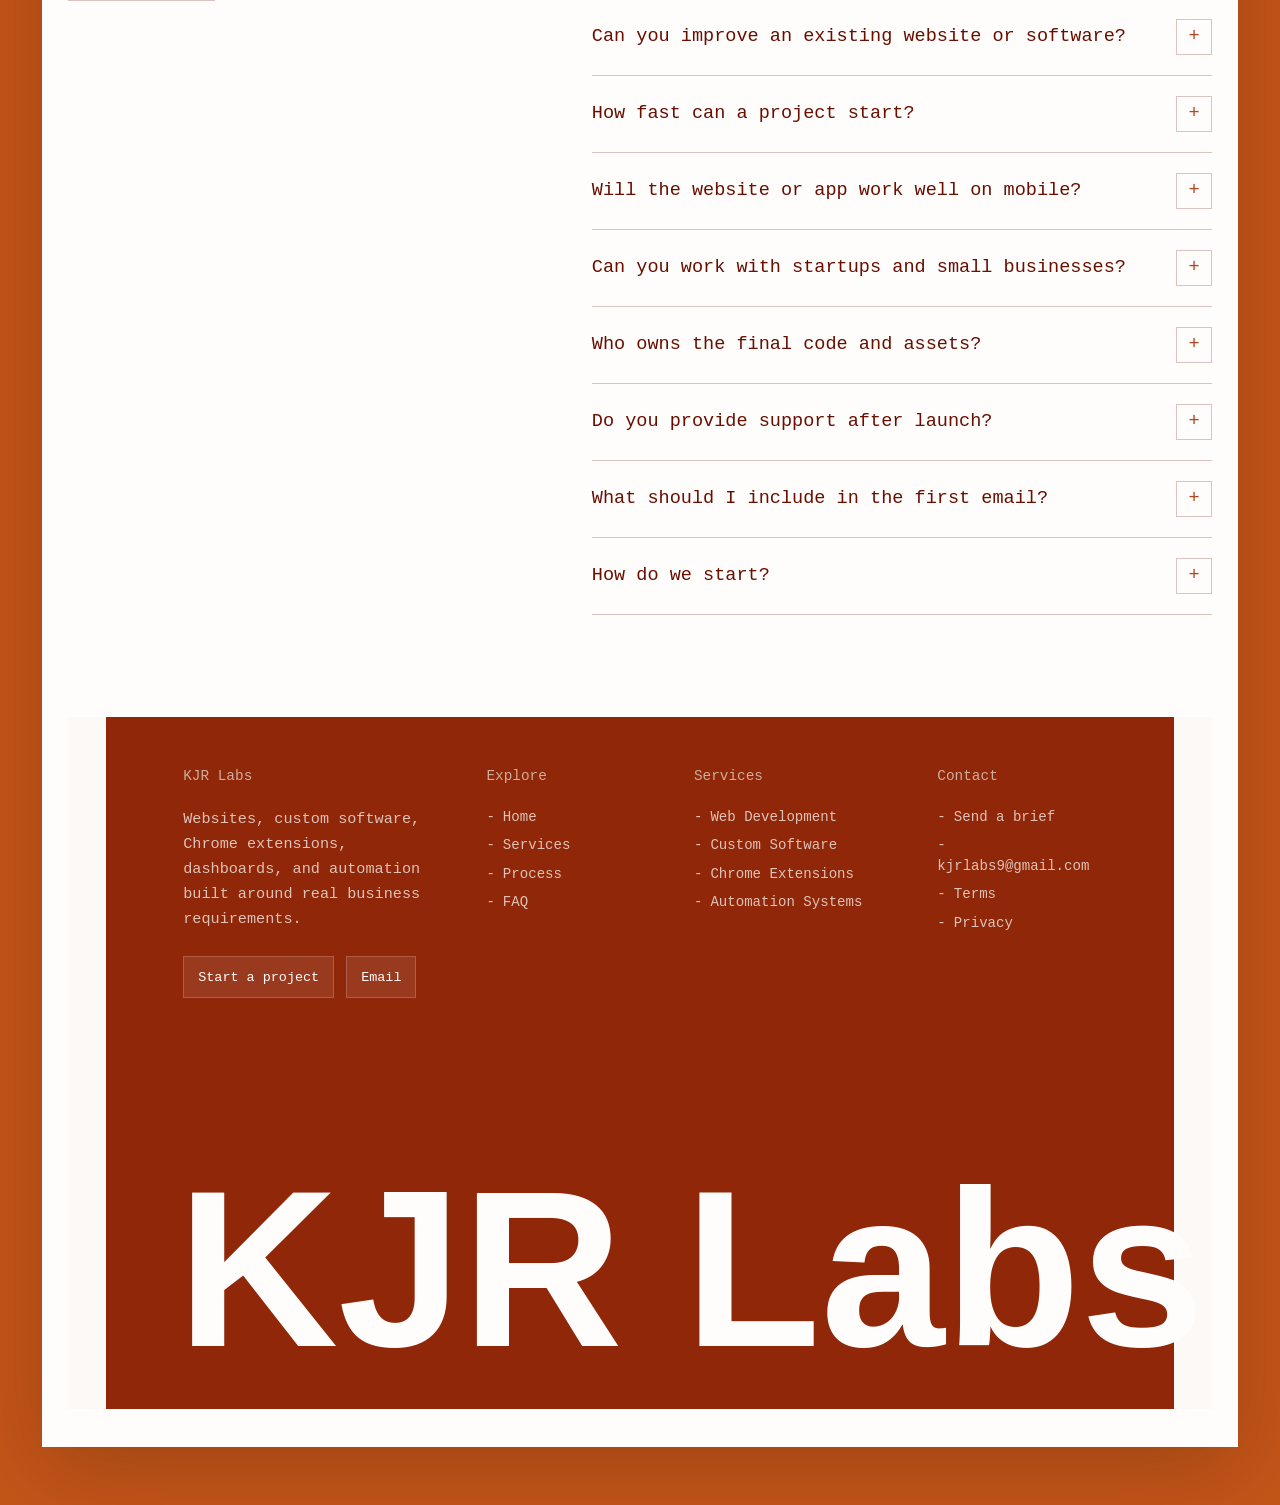
==== commit 38fd2201: "Clean up customer-facing footer copy" ====
--- a/index.html
+++ b/index.html
@@ -51,7 +51,7 @@
         <div class="nav-left">
           <a href="#top">Home</a>
           <span></span>
-          <a href="#services">Service</a>
+          <a href="#services">Services</a>
           <span></span>
           <a href="#process">Process</a>
         </div>
@@ -72,7 +72,7 @@
           <span></span>
           <a href="#faq">FAQ</a>
           <span></span>
-          <a href="#contact">Start A Build</a>
+          <a href="#contact">Start a build</a>
         </div>
       </nav>
     </header>
@@ -85,8 +85,8 @@
           <p>KJR Labs turns rough requirements into clean websites, Chrome extensions, dashboards, apps, and automation systems your team can actually use.</p>
         </div>
         <div class="hero-actions">
-          <a class="button ghost" href="#services">See What We Build</a>
-          <a class="button" href="contact.html#lead-form">Send A Brief</a>
+          <a class="button ghost" href="#services">See what we build</a>
+          <a class="button" href="contact.html#lead-form">Send a brief</a>
         </div>
       </section>
 
@@ -137,7 +137,7 @@
         </div>
         <div class="section-cta">
           <p>Not sure which service fits? Send the problem and we will point you to the shortest practical build path.</p>
-          <a class="button tiny" href="contact.html#lead-form">Find The Right Build</a>
+          <a class="button tiny" href="contact.html#lead-form">Find the right build</a>
         </div>
       </section>
 
@@ -170,7 +170,7 @@
         <div class="process-cta">
           <strong>Have a requirement already?</strong>
           <span>Send the brief now and we will respond with the next practical step.</span>
-          <a class="button light" href="contact.html#lead-form">Send The Requirement</a>
+          <a class="button light" href="contact.html#lead-form">Send the requirement</a>
         </div>
       </section>
 
@@ -180,7 +180,7 @@
           <h2>Products Built Around Your Business</h2>
           <p class="section-copy">KJR Labs is for founders, teams, and businesses that need software to remove friction, improve follow-up, speed up work, or create a stronger digital presence.</p>
         </div>
-        <a class="button tiny" href="contact.html#lead-form">Check Fit</a>
+        <a class="button tiny" href="contact.html#lead-form">Check fit</a>
         <div class="system-row">
           <article>
             <div class="wave-chart" aria-hidden="true"></div>
@@ -216,7 +216,7 @@
               <li>Performance, SEO, and analytics basics</li>
               <li>Deployment-ready handoff</li>
             </ul>
-            <a href="contact.html#lead-form">Discuss Starter Build</a>
+            <a href="contact.html#lead-form">Discuss starter build</a>
           </article>
           <article>
             <h3>Growth Build</h3>
@@ -229,7 +229,7 @@
               <li>Testing, deployment, and release support</li>
               <li>Post-launch improvement planning</li>
             </ul>
-            <a href="contact.html#lead-form">Discuss Growth Build</a>
+            <a href="contact.html#lead-form">Discuss growth build</a>
           </article>
         </div>
       </section>
@@ -275,7 +275,7 @@
           <p class="eyebrow">FAQ</p>
           <h2>Questions Before You Start</h2>
           <p>Clear answers to the questions that usually come up before starting a software build.</p>
-          <a class="button tiny" href="contact.html#lead-form">Ask A Question</a>
+          <a class="button tiny" href="contact.html#lead-form">Ask a question</a>
         </div>
         <div class="faq-list">
           <details open>
@@ -330,33 +330,31 @@
       <div class="footer-frame">
         <div class="footer-columns">
           <div>
-            <h2>Follow Us</h2>
-            <div class="social-row" aria-label="KJR Labs quick links">
-              <a href="mailto:kjrlabs9@gmail.com" aria-label="Email KJR Labs">@</a>
-              <a href="https://kjrlabs.in/" aria-label="KJR Labs website">www</a>
-              <a href="#top" aria-label="Back to top">up</a>
+            <h2>KJR Labs</h2>
+            <p class="footer-note">Websites, custom software, Chrome extensions, dashboards, and automation built around real business requirements.</p>
+            <div class="footer-actions" aria-label="KJR Labs contact links">
+              <a href="contact.html#lead-form">Start a project</a>
+              <a href="mailto:kjrlabs9@gmail.com">Email</a>
             </div>
           </div>
           <div>
-            <h2>Menu</h2>
+            <h2>Explore</h2>
             <a href="#top">Home</a>
             <a href="#services">Services</a>
             <a href="#process">Process</a>
             <a href="#faq">FAQ</a>
-            <a href="#contact">Contact</a>
           </div>
           <div>
-            <h2>Service</h2>
+            <h2>Services</h2>
             <a href="#services">Web Development</a>
+            <a href="#services">Custom Software</a>
             <a href="#services">Chrome Extensions</a>
-            <a href="#services">Custom Software</a>
-            <a href="#services">Dashboards</a>
             <a href="#services">Automation Systems</a>
           </div>
           <div>
-            <h2>Contact Us</h2>
-            <a href="mailto:kjrlabs9@gmail.com">Email Us</a>
-            <a href="contact.html#lead-form">Send A Brief</a>
+            <h2>Contact</h2>
+            <a href="contact.html#lead-form">Send a brief</a>
+            <a href="mailto:kjrlabs9@gmail.com">kjrlabs9@gmail.com</a>
             <a href="terms.html">Terms</a>
             <a href="privacy-policy.html">Privacy</a>
           </div>
--- a/css/site.css
+++ b/css/site.css
@@ -120,7 +120,6 @@
 
 .nav a {
   font-size: clamp(0.72rem, 1.1vw, 0.95rem);
-  text-transform: capitalize;
 }
 
 .nav-left,
@@ -245,7 +244,6 @@
   margin-top: 24px;
   color: var(--rust-700);
   font-size: clamp(0.92rem, 1.15vw, 1.12rem);
-  text-transform: capitalize;
 }
 
 .hero-actions {
@@ -329,7 +327,6 @@
   max-width: 340px;
   color: rgba(255, 253, 252, 0.78);
   font-size: clamp(1rem, 1.3vw, 1.22rem);
-  text-transform: capitalize;
 }
 
 .intro-card strong {
@@ -416,7 +413,6 @@
   margin: 16px auto 0;
   color: var(--rust-700);
   font-size: 0.95rem;
-  text-transform: capitalize;
 }
 
 .service-grid {
@@ -478,7 +474,6 @@
   max-width: 600px;
   color: var(--charcoal);
   font-size: 0.92rem;
-  text-transform: capitalize;
 }
 
 .rust-band {
@@ -502,7 +497,6 @@
   max-width: 620px;
   margin-top: 24px;
   color: rgba(255, 253, 252, 0.72);
-  text-transform: capitalize;
 }
 
 .timeline ol {
@@ -559,7 +553,6 @@
   margin-top: 8px;
   color: rgba(255, 253, 252, 0.72);
   font-size: 0.82rem;
-  text-transform: capitalize;
 }
 
 .process-cta {
@@ -582,7 +575,6 @@
 .process-cta span {
   color: rgba(255, 253, 252, 0.74);
   font-size: 0.88rem;
-  text-transform: capitalize;
 }
 
 .split-section {
@@ -889,7 +881,6 @@
   margin-top: 24px;
   color: var(--rust-700);
   font-size: clamp(0.95rem, 1.2vw, 1.14rem);
-  text-transform: capitalize;
 }
 
 .subpage-grid,
@@ -926,7 +917,6 @@
 .legal-layout aside p {
   margin-top: 16px;
   color: var(--charcoal);
-  text-transform: capitalize;
 }
 
 .contact-panel p {
@@ -980,7 +970,6 @@
   max-width: 430px;
   margin-top: 18px;
   color: var(--rust-700);
-  text-transform: capitalize;
 }
 
 .faq-head .button {
@@ -1101,13 +1090,19 @@
   line-height: 1;
 }
 
+.footer-note {
+  max-width: 320px;
+  color: rgba(255, 253, 252, 0.72);
+  font-size: 0.95rem;
+  line-height: 1.65;
+}
+
 .footer-columns a {
   width: fit-content;
   display: block;
   margin-top: 8px;
   color: rgba(255, 253, 252, 0.72);
   font-size: clamp(0.85rem, 1.1vw, 1rem);
-  text-transform: capitalize;
 }
 
 .footer-columns a::before {
@@ -1119,32 +1114,32 @@
   color: var(--paper);
 }
 
-.social-row {
+.footer-actions {
   display: flex;
   flex-wrap: wrap;
   gap: 12px;
-  margin-top: 78px;
-}
-
-.social-row a {
-  width: 44px;
-  height: 44px;
-  display: grid;
-  place-items: center;
+  margin-top: 24px;
+}
+
+.footer-actions a {
+  display: inline-flex;
+  align-items: center;
+  min-height: 42px;
   margin: 0;
+  border: 1px solid rgba(255, 253, 252, 0.18);
   background: rgba(255, 253, 252, 0.09);
-  color: var(--paper);
-  font-size: 0.78rem;
-  text-transform: uppercase;
+  padding: 0 14px;
+  color: var(--paper);
+  font-size: 0.84rem;
   transition: background 180ms ease, transform 180ms ease;
 }
 
-.social-row a:hover {
+.footer-actions a:hover {
   background: rgba(255, 253, 252, 0.18);
   transform: translateY(-3px);
 }
 
-.social-row a::before {
+.footer-actions a::before {
   content: none;
 }
 
@@ -1429,7 +1424,7 @@
     margin-bottom: 14px;
   }
 
-  .social-row {
+  .footer-actions {
     margin-top: 28px;
   }
 
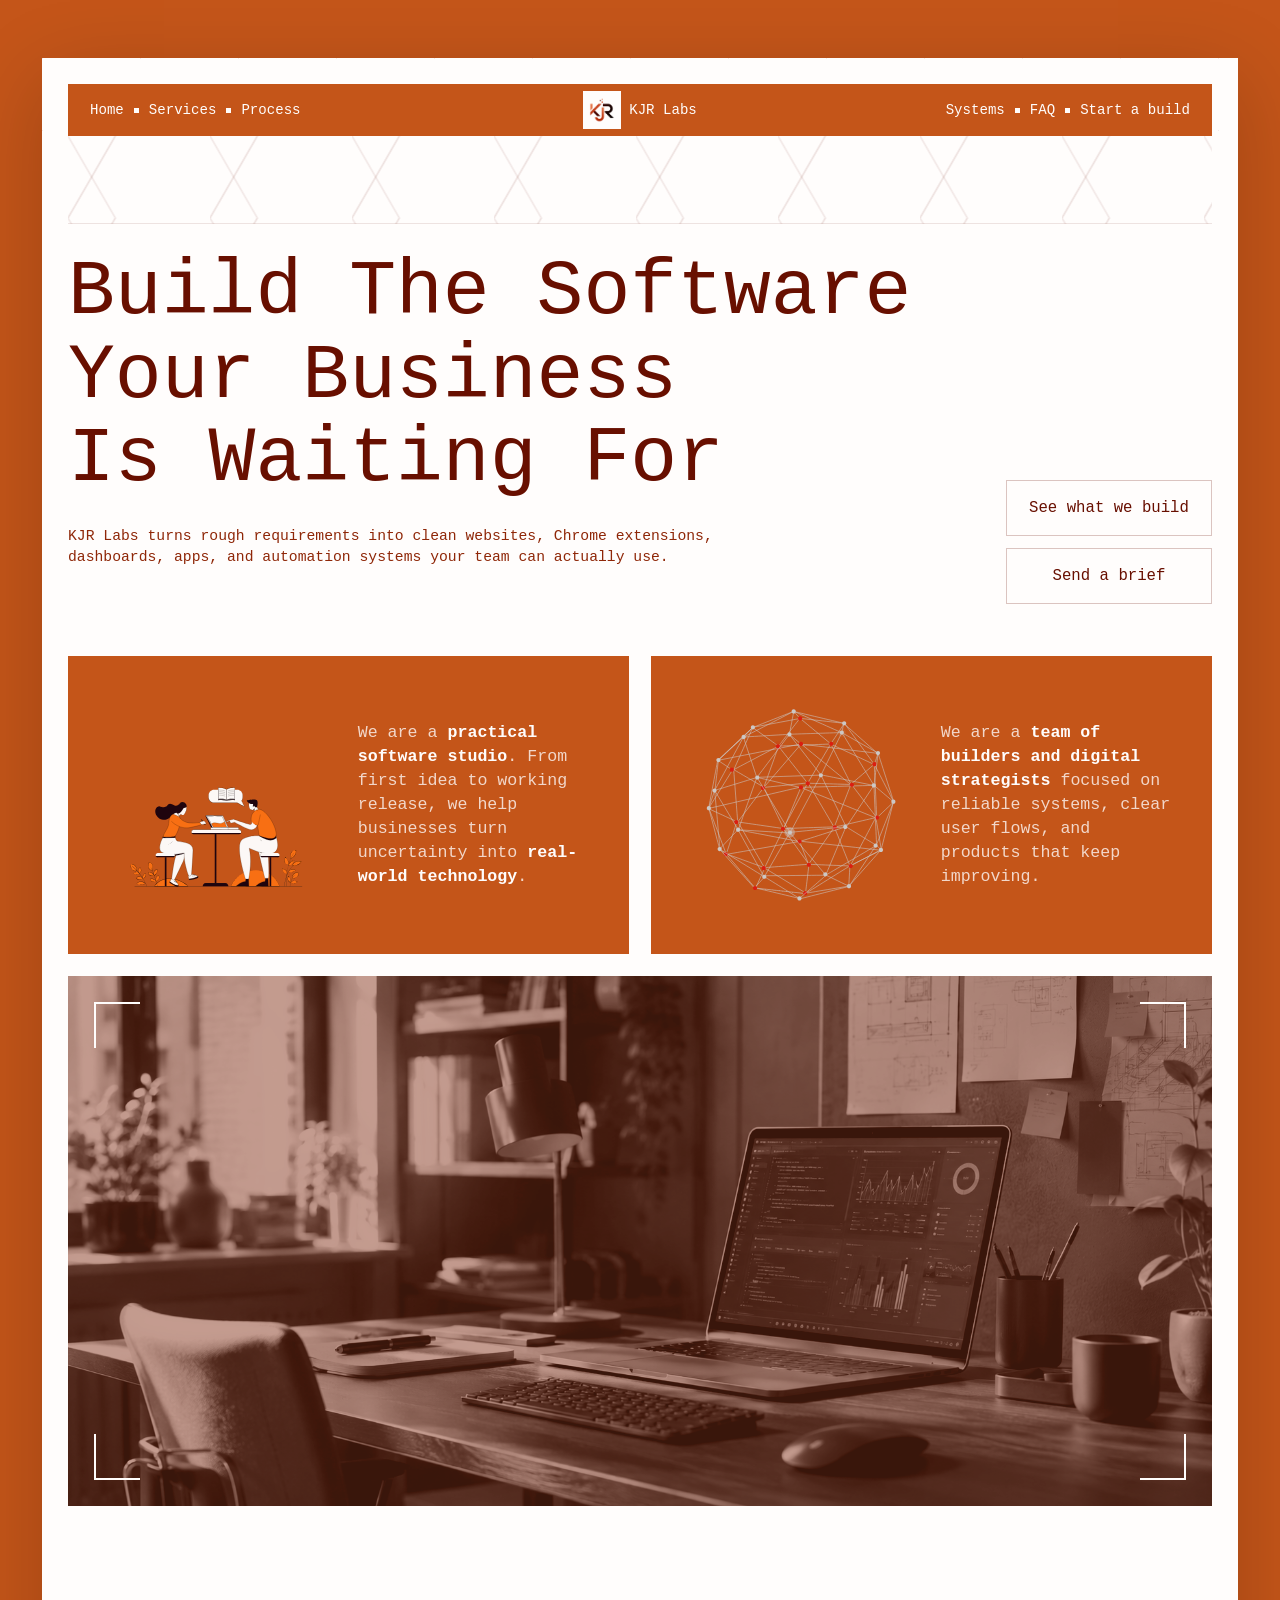
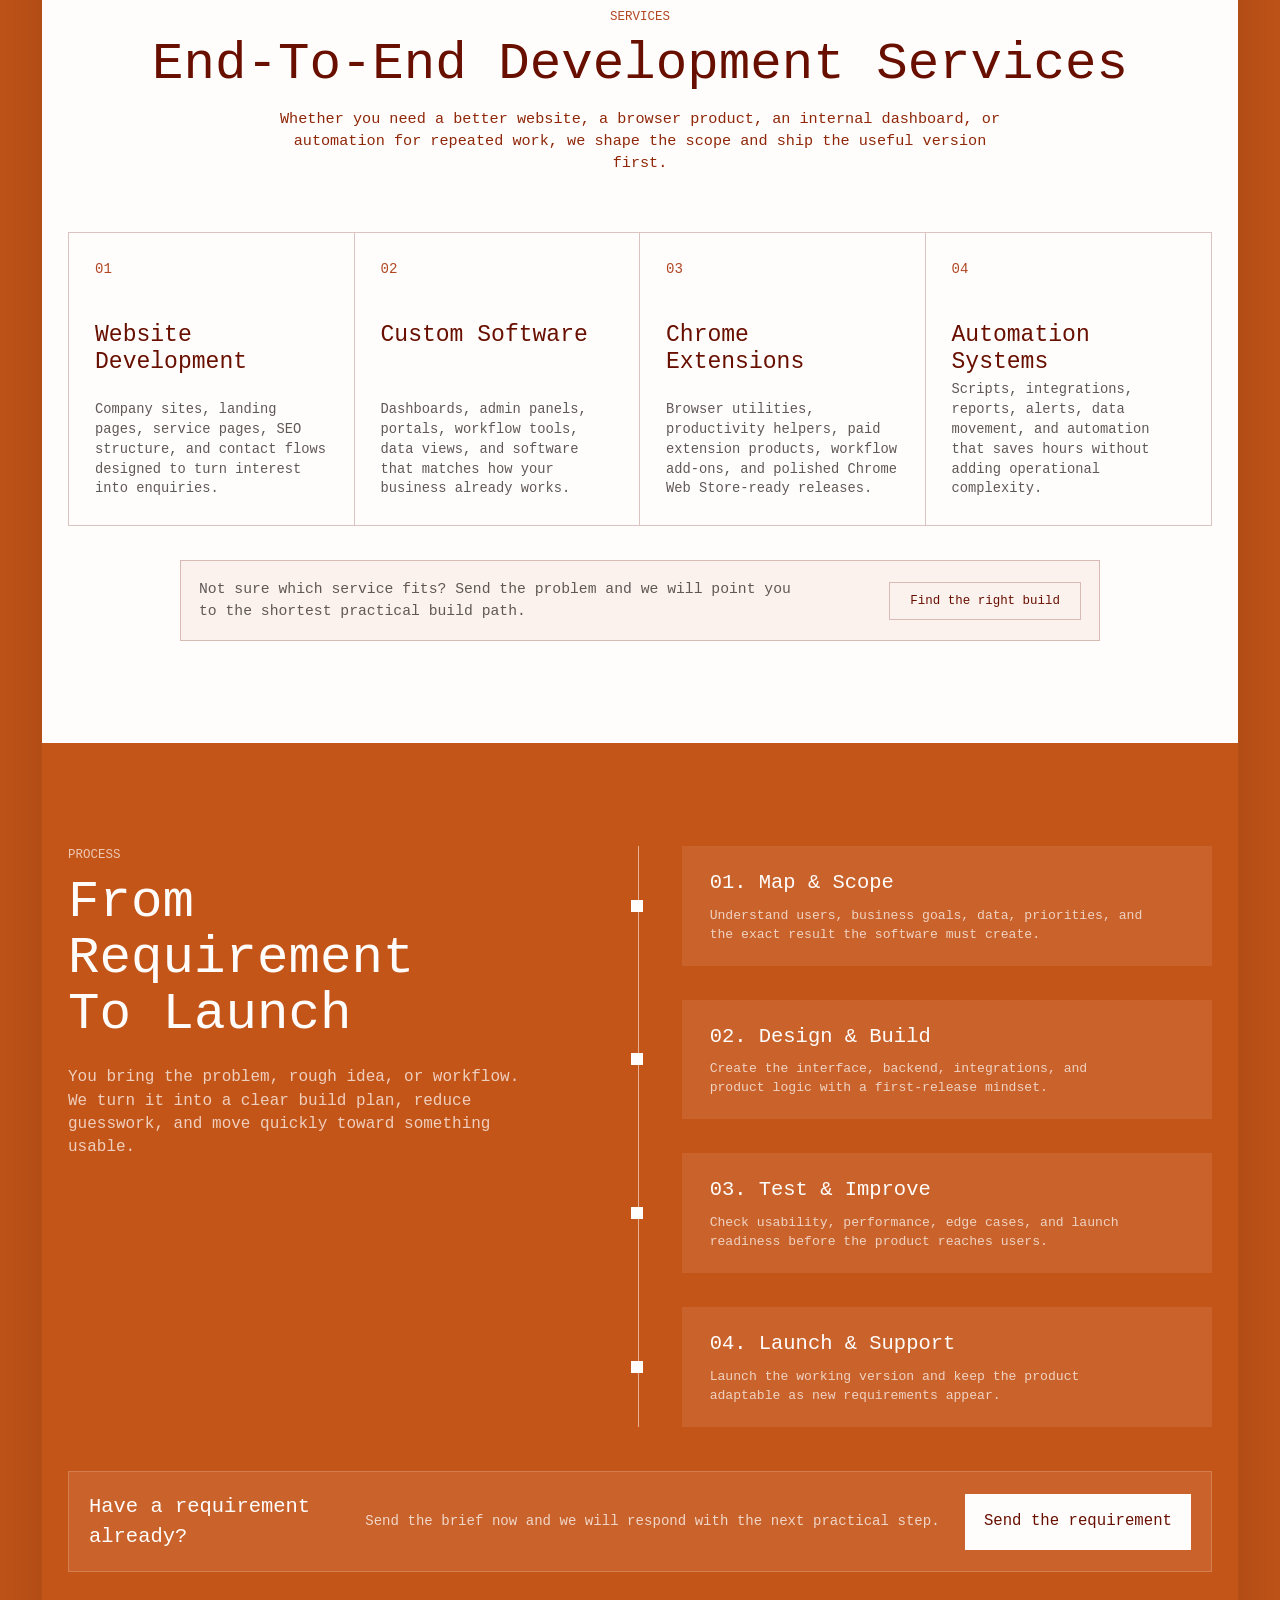
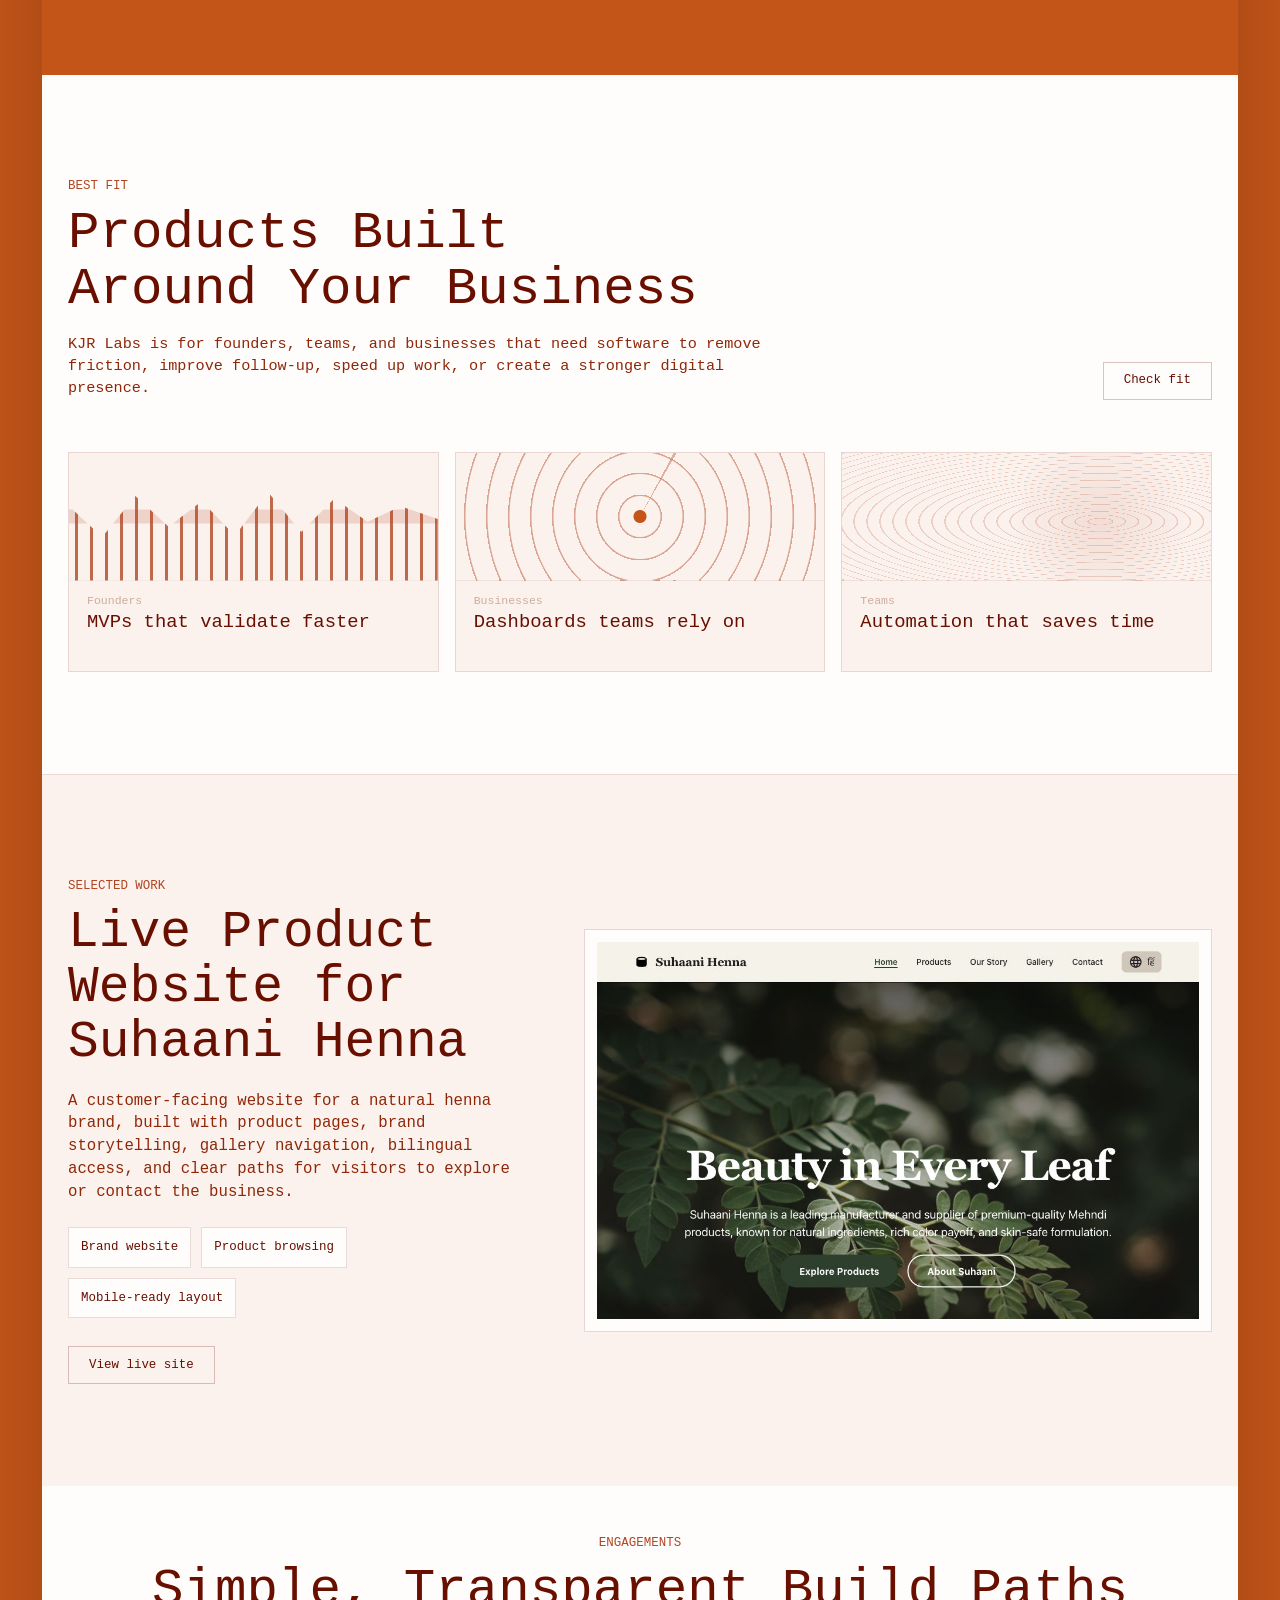
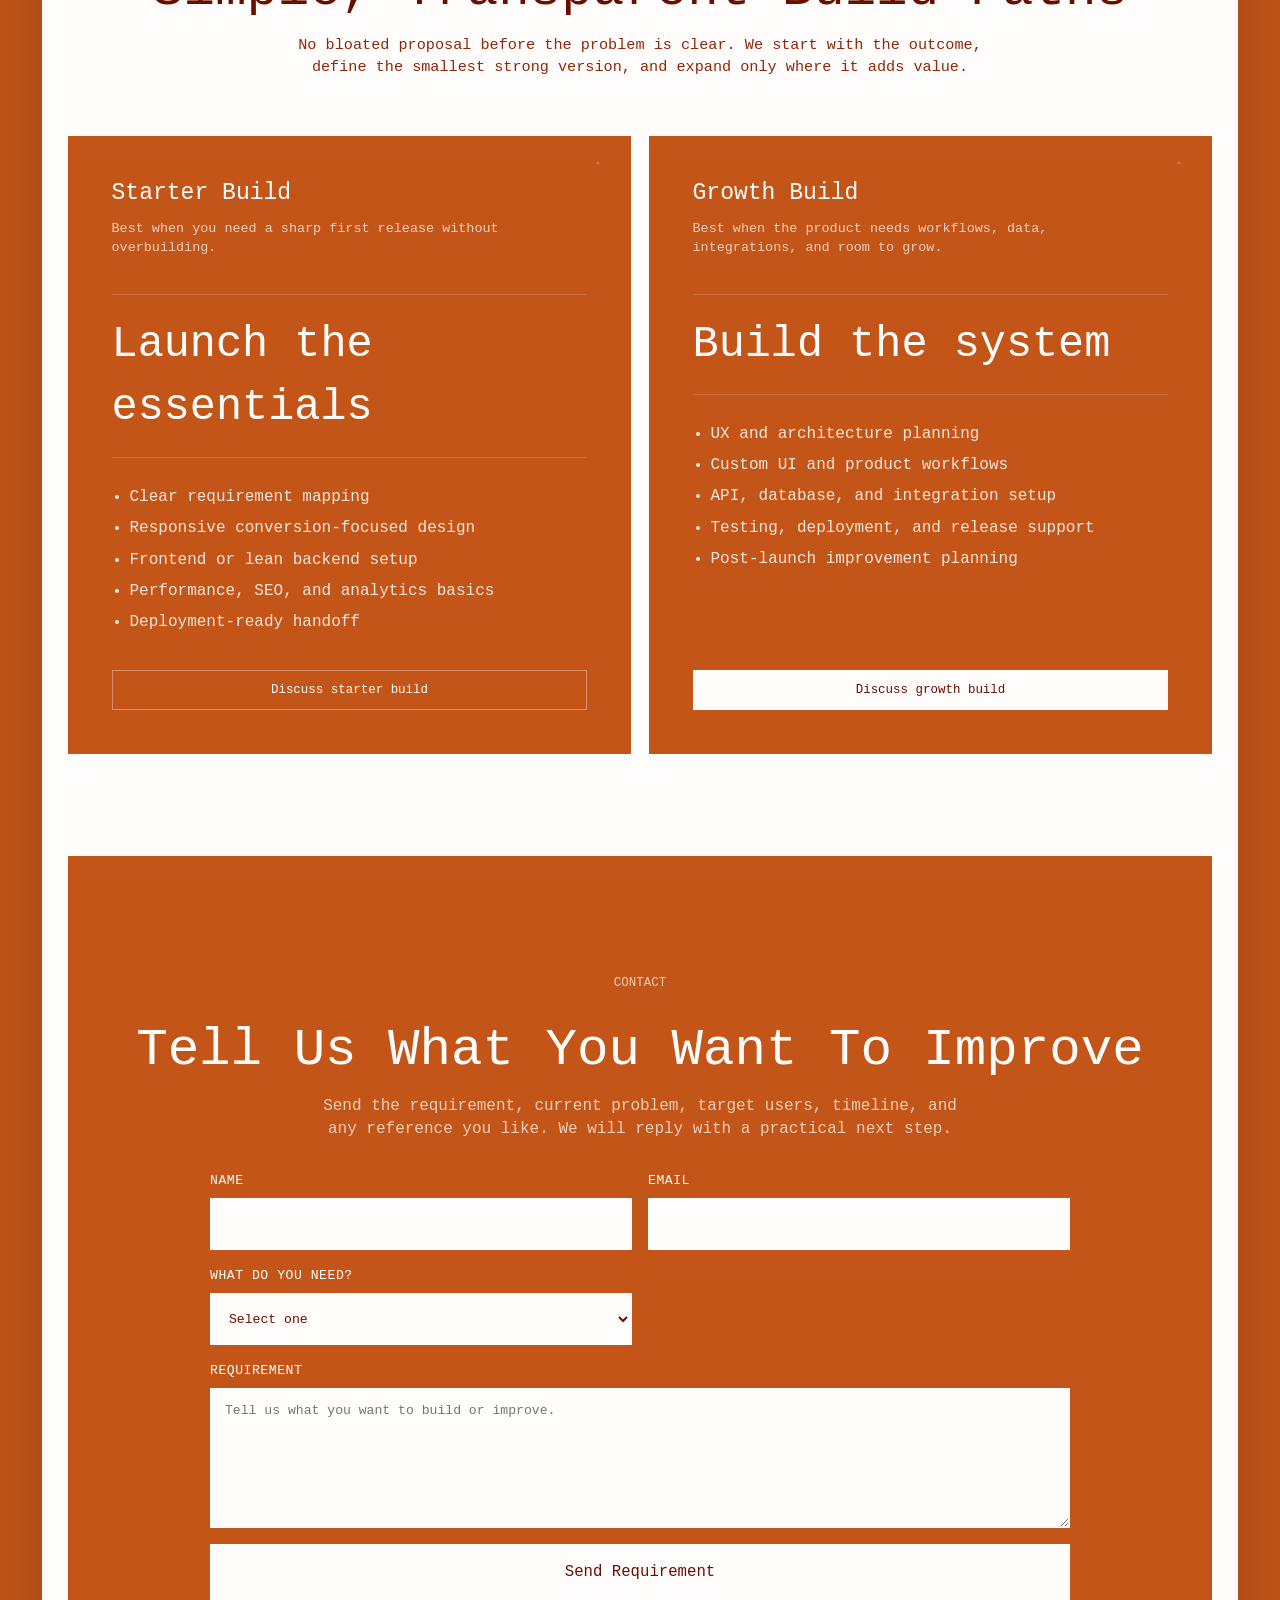
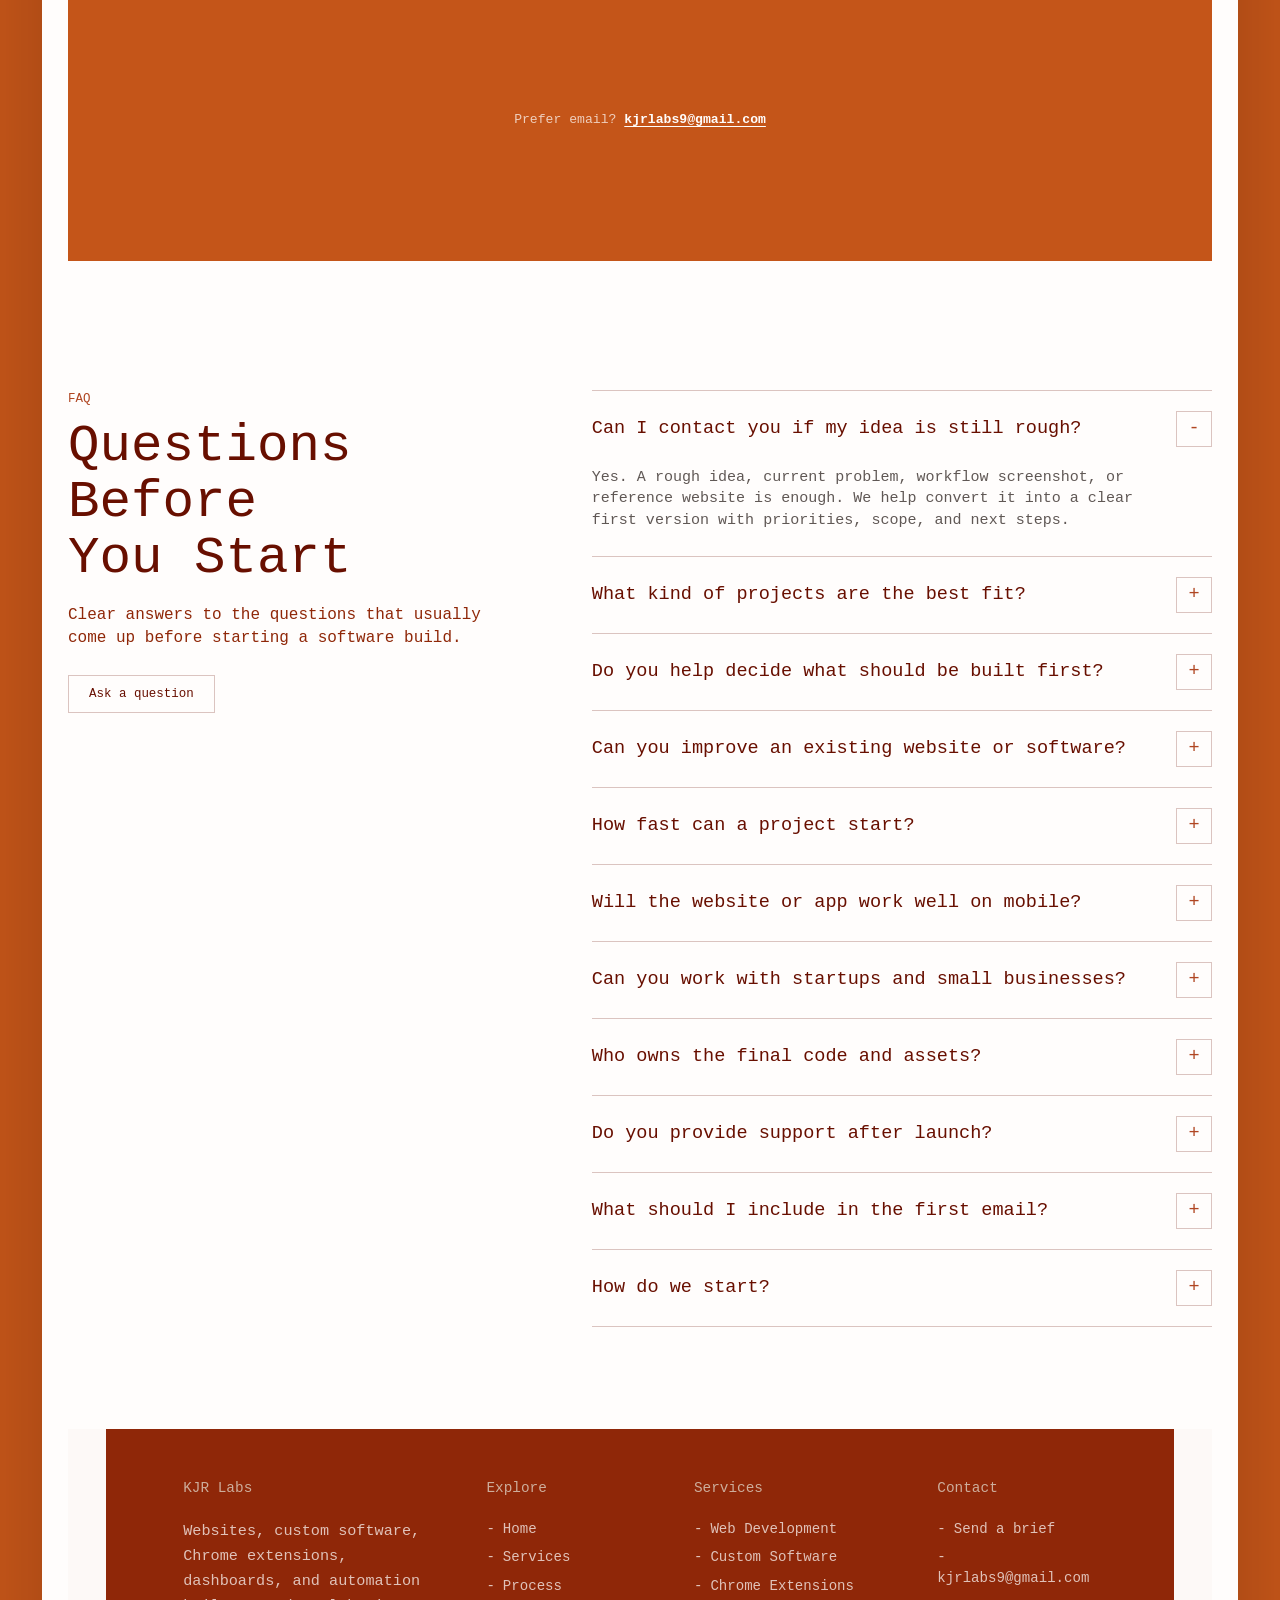
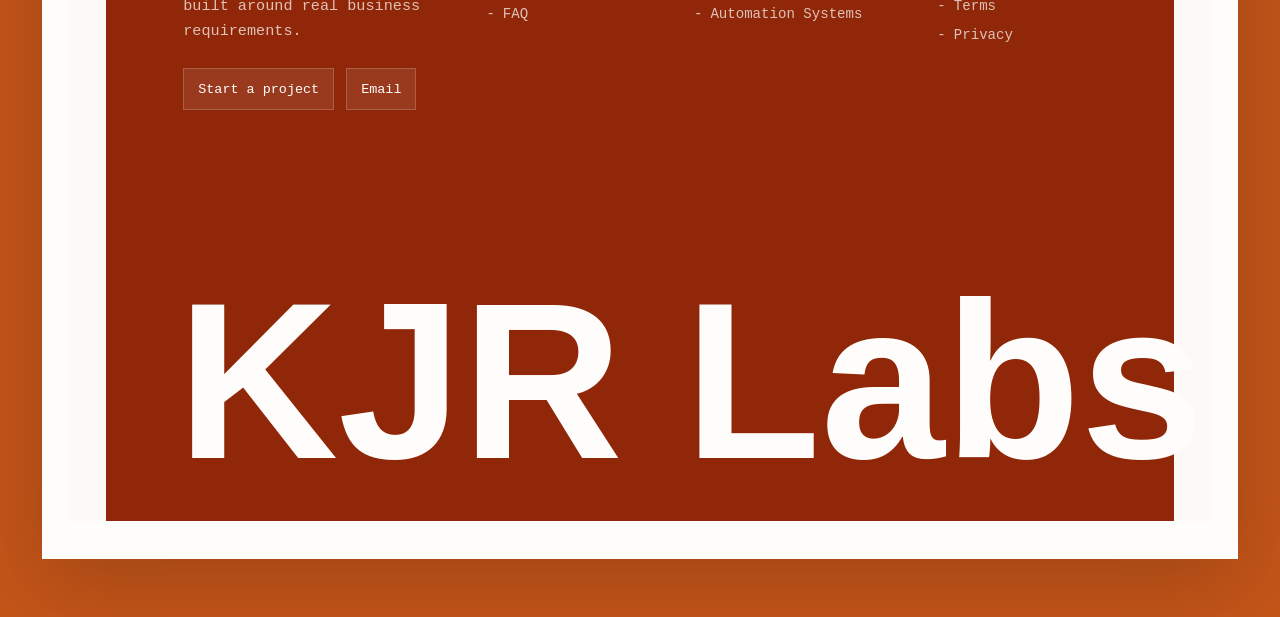
==== commit 989ec26f: "Add selected work proof section" ====
--- a/index.html
+++ b/index.html
@@ -22,7 +22,7 @@
   <link rel="icon" type="image/png" sizes="96x96" href="/images/favicon-96x96.png?v=20260531b">
   <link rel="apple-touch-icon" sizes="180x180" href="/apple-touch-icon.png?v=20260531b">
   <link rel="manifest" href="/images/site.webmanifest?v=20260531b">
-  <link rel="stylesheet" href="css/site.css?v=20260531a">
+  <link rel="stylesheet" href="css/site.css?v=20260531c">
   <script type="application/ld+json">
   {
     "@context": "https://schema.org",
@@ -198,6 +198,23 @@
             <strong>Automation that saves time</strong>
           </article>
         </div>
+      </section>
+
+      <section class="section work-section" id="work">
+        <div class="work-copy">
+          <p class="eyebrow">Selected Work</p>
+          <h2>Live Product Website for Suhaani Henna</h2>
+          <p>A customer-facing website for a natural henna brand, built with product pages, brand storytelling, gallery navigation, bilingual access, and clear paths for visitors to explore or contact the business.</p>
+          <div class="work-points" aria-label="Suhaani Henna project details">
+            <span>Brand website</span>
+            <span>Product browsing</span>
+            <span>Mobile-ready layout</span>
+          </div>
+          <a class="button tiny" href="https://suhaanihenna.com/" target="_blank" rel="noopener">View live site</a>
+        </div>
+        <a class="work-preview" href="https://suhaanihenna.com/" target="_blank" rel="noopener" aria-label="Open Suhaani Henna website">
+          <img src="images/suhaani-henna-preview.jpg?v=20260531" alt="Homepage preview of the Suhaani Henna website designed by KJR Labs">
+        </a>
       </section>
 
       <section class="section centered plans">
--- a/css/site.css
+++ b/css/site.css
@@ -658,6 +658,70 @@
     repeating-radial-gradient(ellipse at 70% 54%, transparent 0 11px, rgba(176, 70, 34, 0.22) 12px 13px);
 }
 
+.work-section {
+  display: grid;
+  grid-template-columns: minmax(0, 0.72fr) minmax(420px, 1fr);
+  gap: clamp(28px, 5vw, 72px);
+  align-items: center;
+  border-top: 1px solid rgba(104, 15, 0, 0.1);
+  background: var(--paper-soft);
+}
+
+.work-copy {
+  max-width: 520px;
+}
+
+.work-copy h2 {
+  font-size: clamp(2.2rem, 4vw, 4.9rem);
+}
+
+.work-copy p:not(.eyebrow) {
+  margin-top: 20px;
+  color: var(--rust-700);
+  font-size: 0.98rem;
+}
+
+.work-points {
+  display: flex;
+  flex-wrap: wrap;
+  gap: 10px;
+  margin-top: 24px;
+}
+
+.work-points span {
+  border: 1px solid rgba(104, 15, 0, 0.14);
+  background: var(--paper);
+  padding: 10px 12px;
+  color: var(--rust-900);
+  font-size: 0.78rem;
+}
+
+.work-copy .button {
+  width: fit-content;
+  margin-top: 28px;
+}
+
+.work-preview {
+  display: block;
+  border: 1px solid rgba(104, 15, 0, 0.16);
+  background: var(--paper);
+  padding: 12px;
+  transition: transform 220ms ease, box-shadow 220ms ease;
+}
+
+.work-preview:hover {
+  box-shadow: 0 24px 54px rgba(16, 8, 6, 0.12);
+  transform: translateY(-4px);
+}
+
+.work-preview img {
+  display: block;
+  width: 100%;
+  aspect-ratio: 16 / 10;
+  object-fit: cover;
+  object-position: top center;
+}
+
 .plans {
   padding-top: 48px;
 }
@@ -1229,6 +1293,7 @@
   .hero,
   .timeline,
   .split-section,
+  .work-section,
   .faq-section,
   .subpage-grid,
   .legal-layout {
@@ -1337,6 +1402,7 @@
   .intro-panels,
   .service-grid,
   .system-row,
+  .work-section,
   .plan-grid {
     grid-template-columns: 1fr;
   }
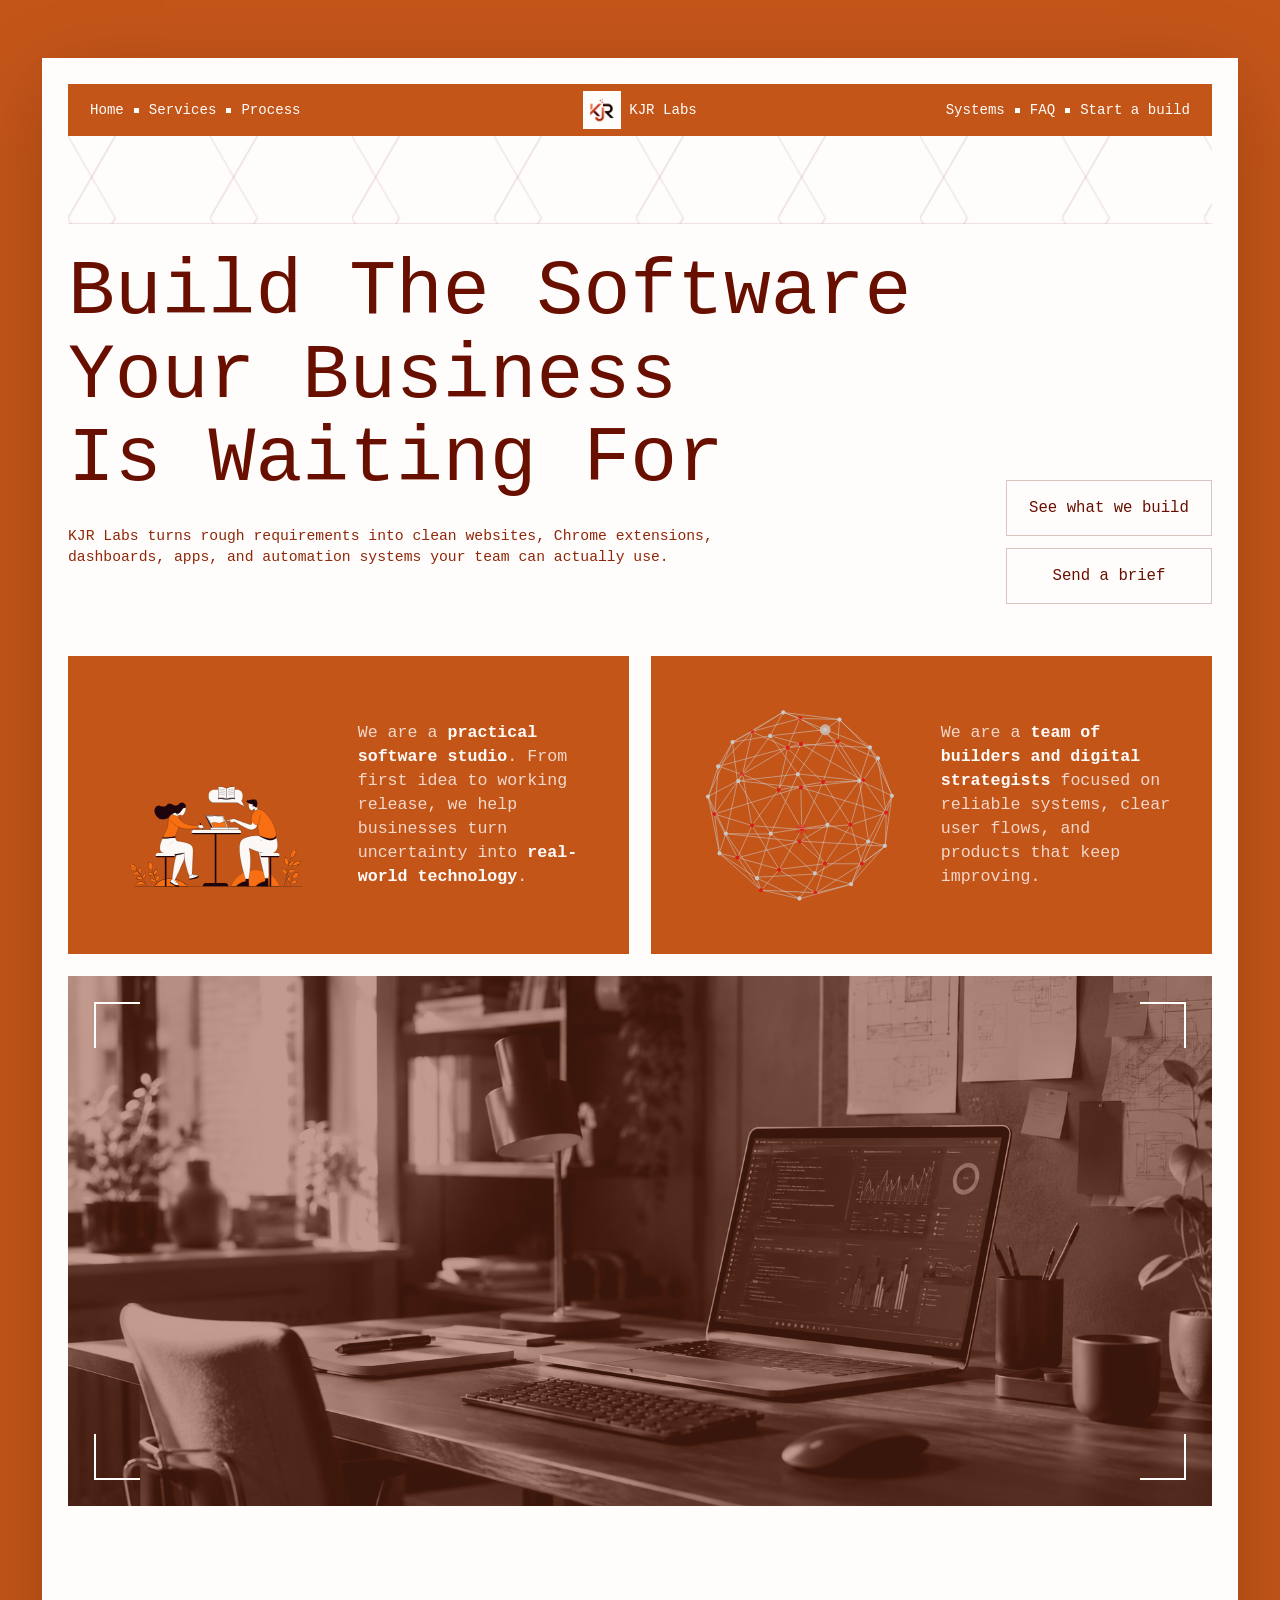
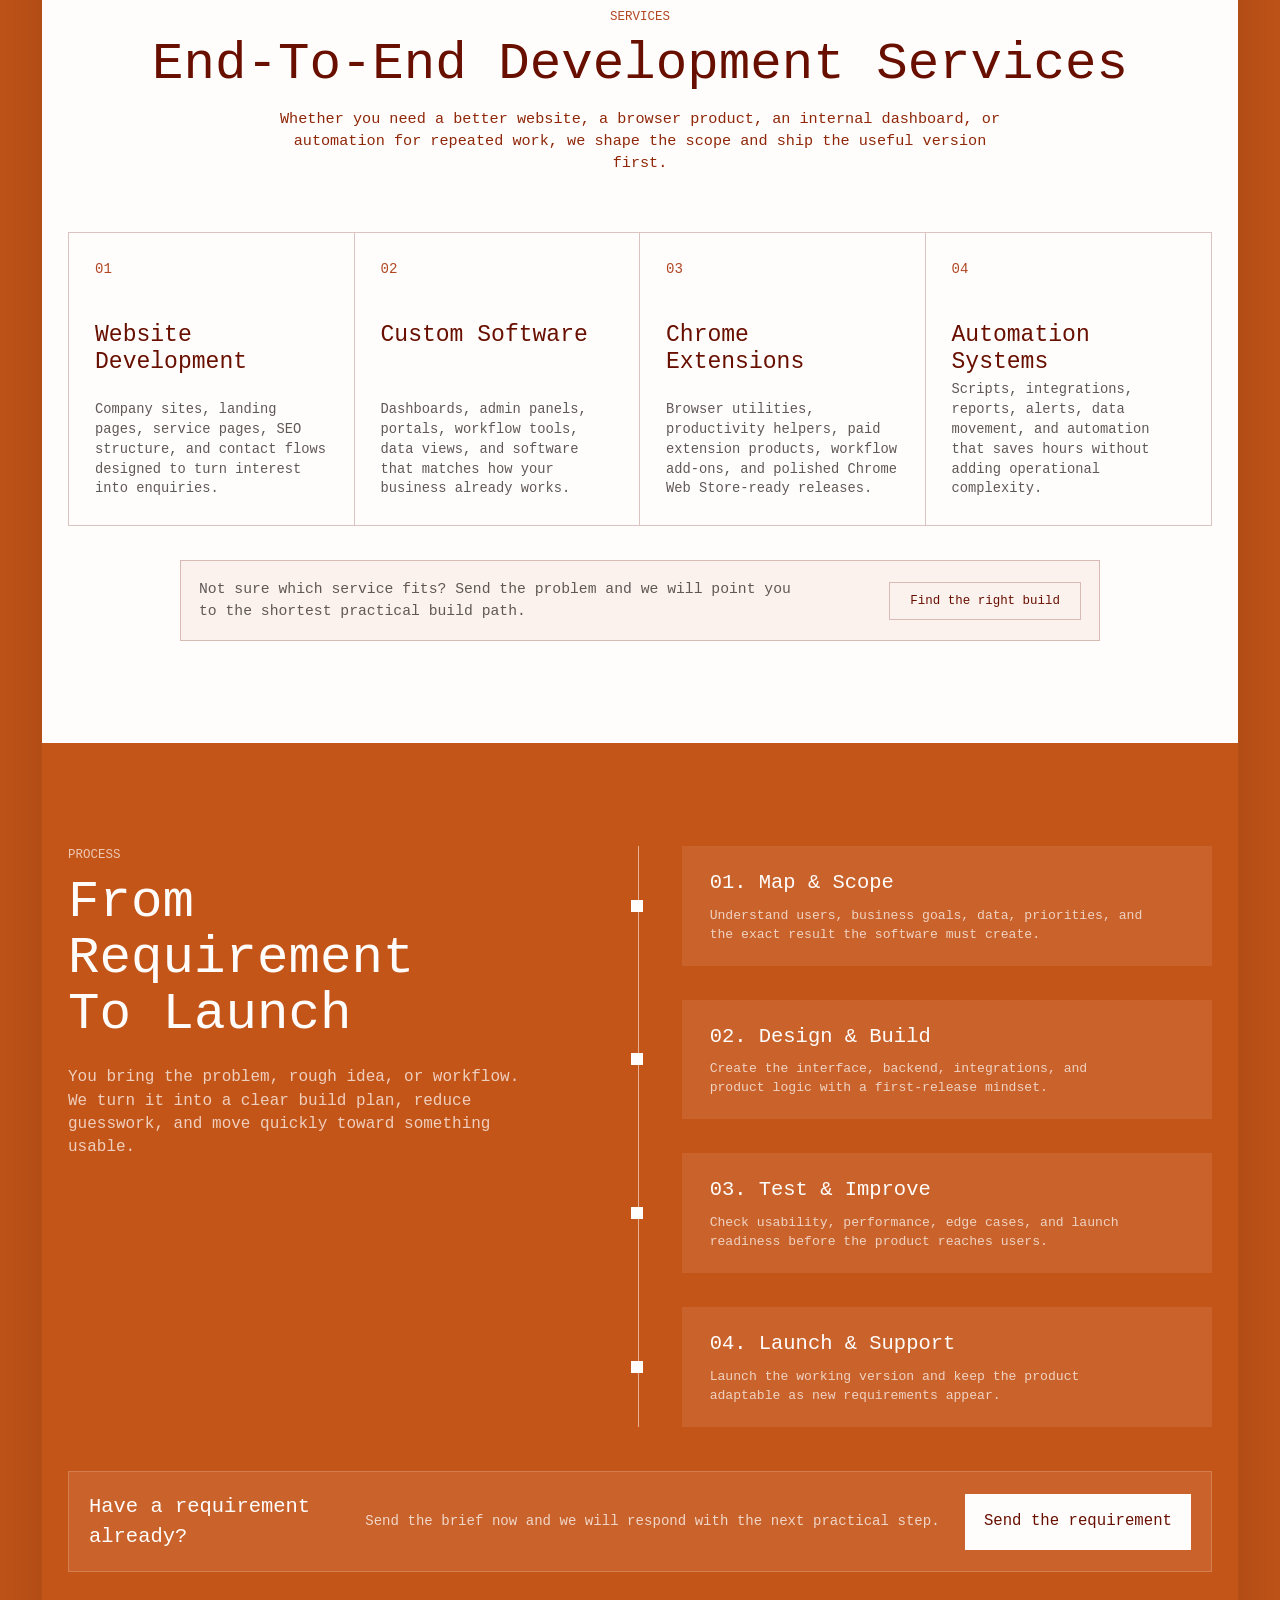
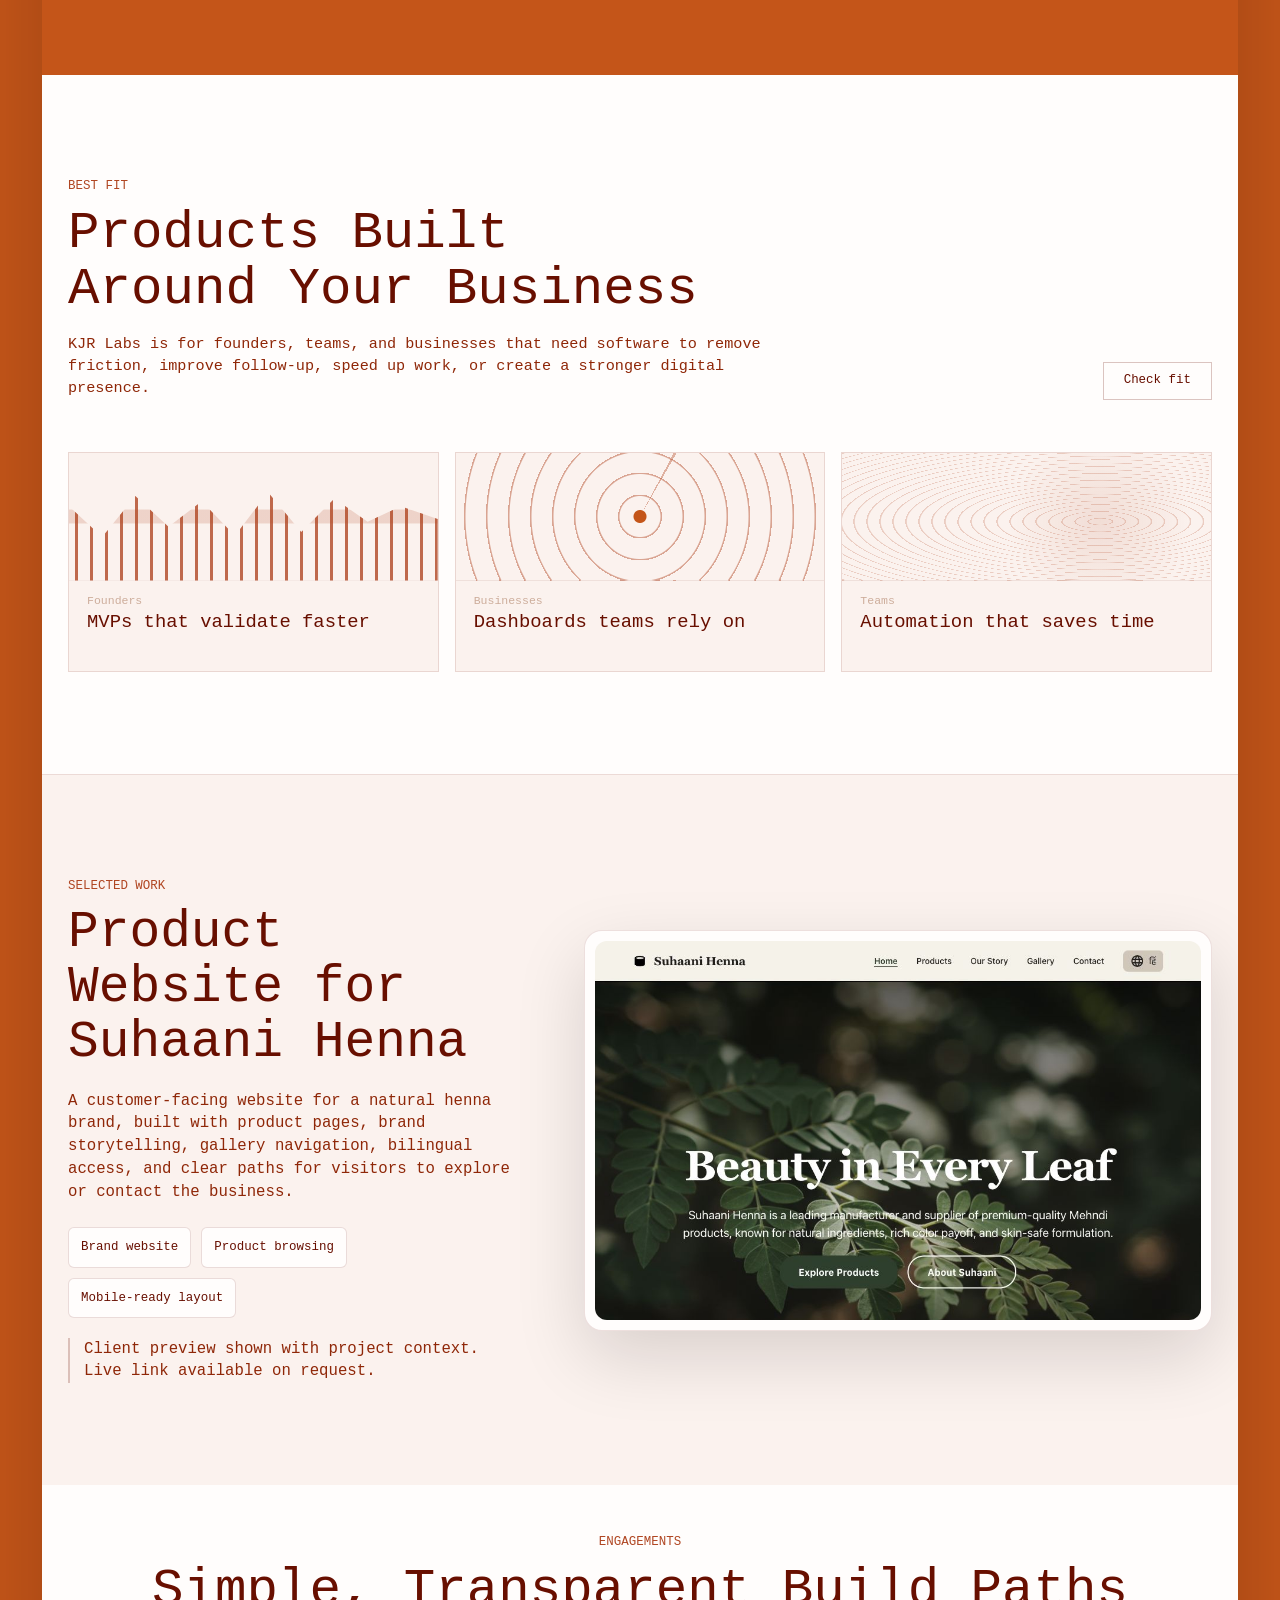
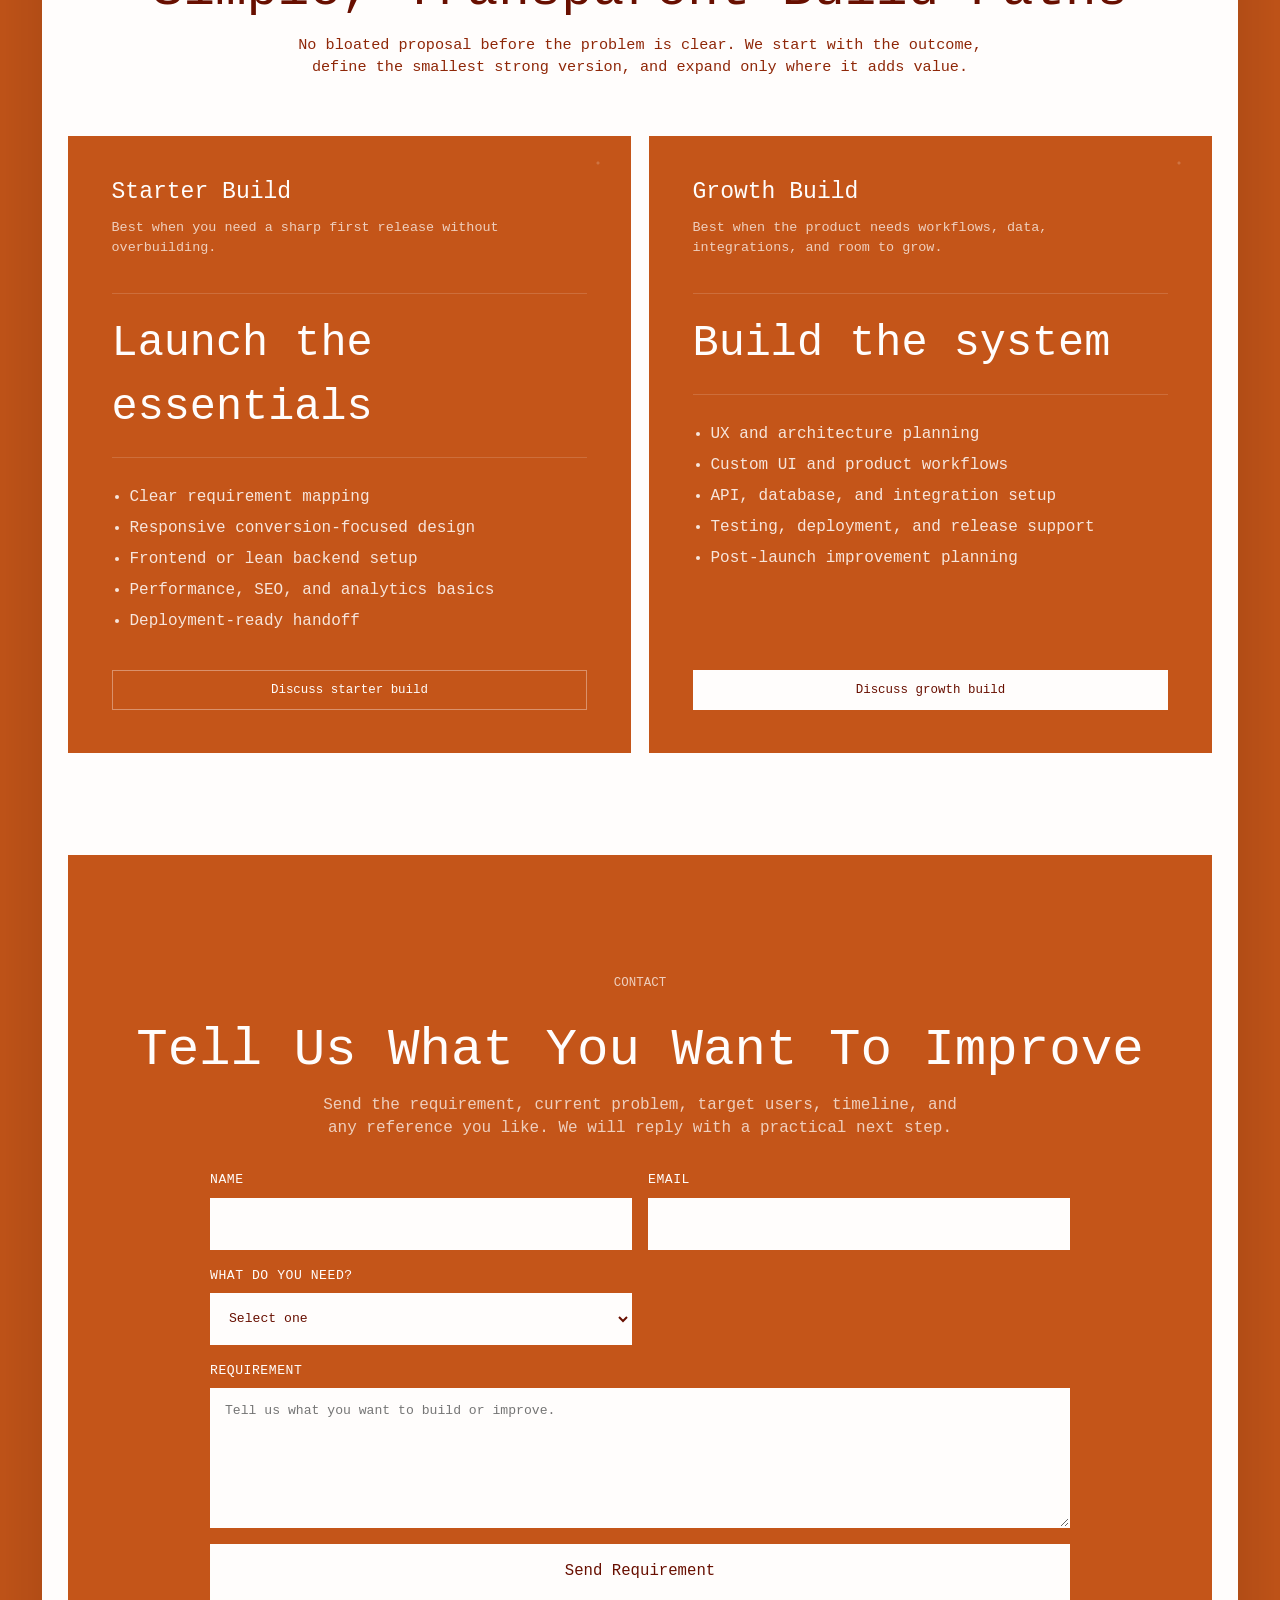
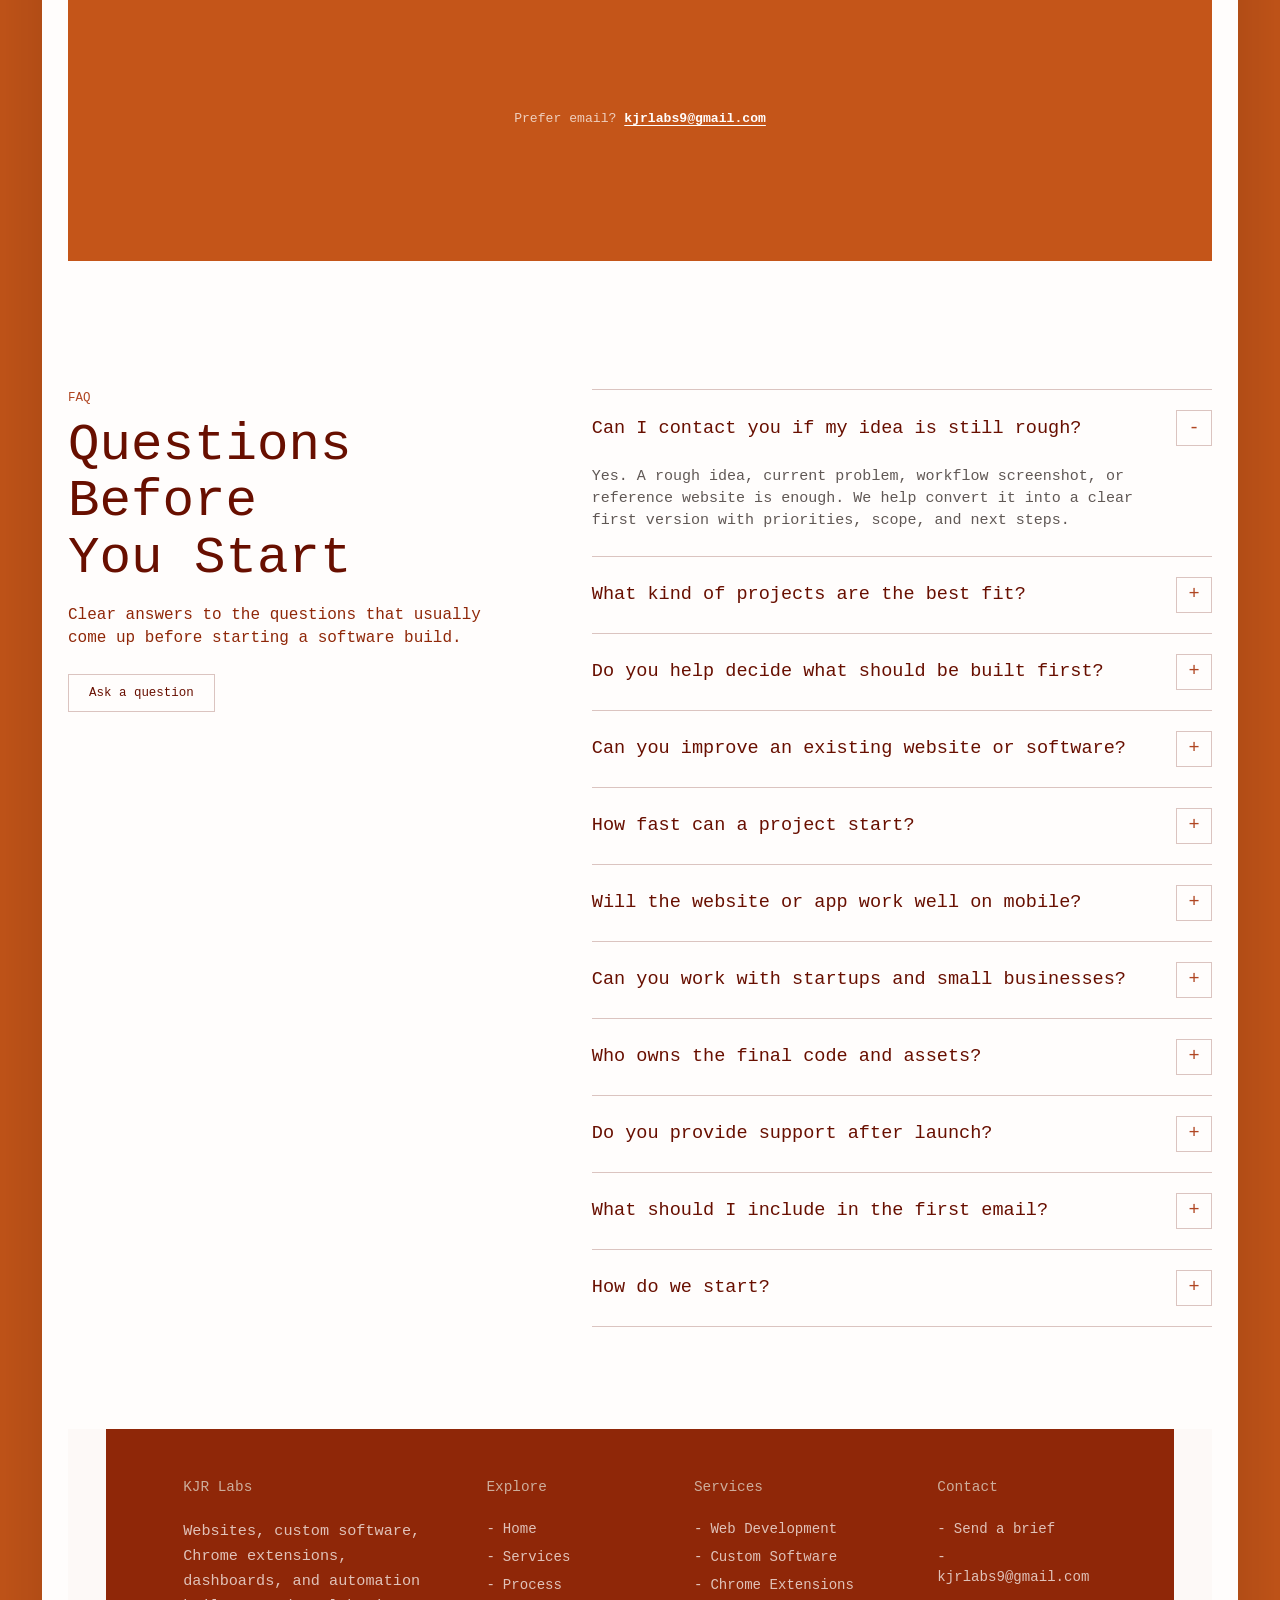
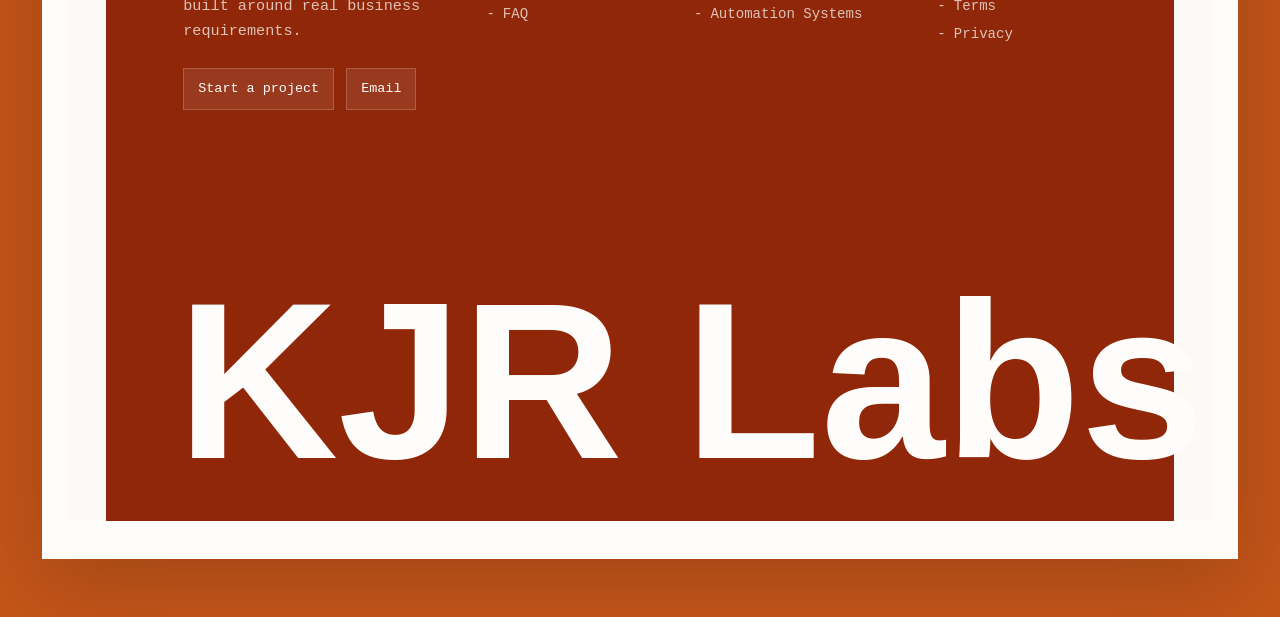
==== commit 1955d41b: "Refine selected work privacy and styling" ====
--- a/index.html
+++ b/index.html
@@ -203,18 +203,18 @@
       <section class="section work-section" id="work">
         <div class="work-copy">
           <p class="eyebrow">Selected Work</p>
-          <h2>Live Product Website for Suhaani Henna</h2>
+          <h2>Product Website for Suhaani Henna</h2>
           <p>A customer-facing website for a natural henna brand, built with product pages, brand storytelling, gallery navigation, bilingual access, and clear paths for visitors to explore or contact the business.</p>
           <div class="work-points" aria-label="Suhaani Henna project details">
             <span>Brand website</span>
             <span>Product browsing</span>
             <span>Mobile-ready layout</span>
           </div>
-          <a class="button tiny" href="https://suhaanihenna.com/" target="_blank" rel="noopener">View live site</a>
-        </div>
-        <a class="work-preview" href="https://suhaanihenna.com/" target="_blank" rel="noopener" aria-label="Open Suhaani Henna website">
+          <p class="work-note">Client preview shown with project context. Live link available on request.</p>
+        </div>
+        <div class="work-preview" aria-label="Suhaani Henna website preview">
           <img src="images/suhaani-henna-preview.jpg?v=20260531" alt="Homepage preview of the Suhaani Henna website designed by KJR Labs">
-        </a>
+        </div>
       </section>
 
       <section class="section centered plans">
--- a/css/site.css
+++ b/css/site.css
@@ -691,33 +691,36 @@
 .work-points span {
   border: 1px solid rgba(104, 15, 0, 0.14);
   background: var(--paper);
+  border-radius: 6px;
   padding: 10px 12px;
   color: var(--rust-900);
   font-size: 0.78rem;
 }
 
-.work-copy .button {
-  width: fit-content;
-  margin-top: 28px;
+.work-note {
+  max-width: 420px;
+  margin-top: 26px;
+  border-left: 2px solid rgba(104, 15, 0, 0.22);
+  padding-left: 14px;
+  color: var(--rust-700);
+  font-size: 0.84rem;
 }
 
 .work-preview {
   display: block;
-  border: 1px solid rgba(104, 15, 0, 0.16);
+  overflow: hidden;
+  border: 1px solid rgba(104, 15, 0, 0.12);
+  border-radius: 18px;
   background: var(--paper);
-  padding: 12px;
-  transition: transform 220ms ease, box-shadow 220ms ease;
-}
-
-.work-preview:hover {
-  box-shadow: 0 24px 54px rgba(16, 8, 6, 0.12);
-  transform: translateY(-4px);
+  box-shadow: 0 26px 70px rgba(16, 8, 6, 0.14);
+  padding: 10px;
 }
 
 .work-preview img {
   display: block;
   width: 100%;
   aspect-ratio: 16 / 10;
+  border-radius: 12px;
   object-fit: cover;
   object-position: top center;
 }
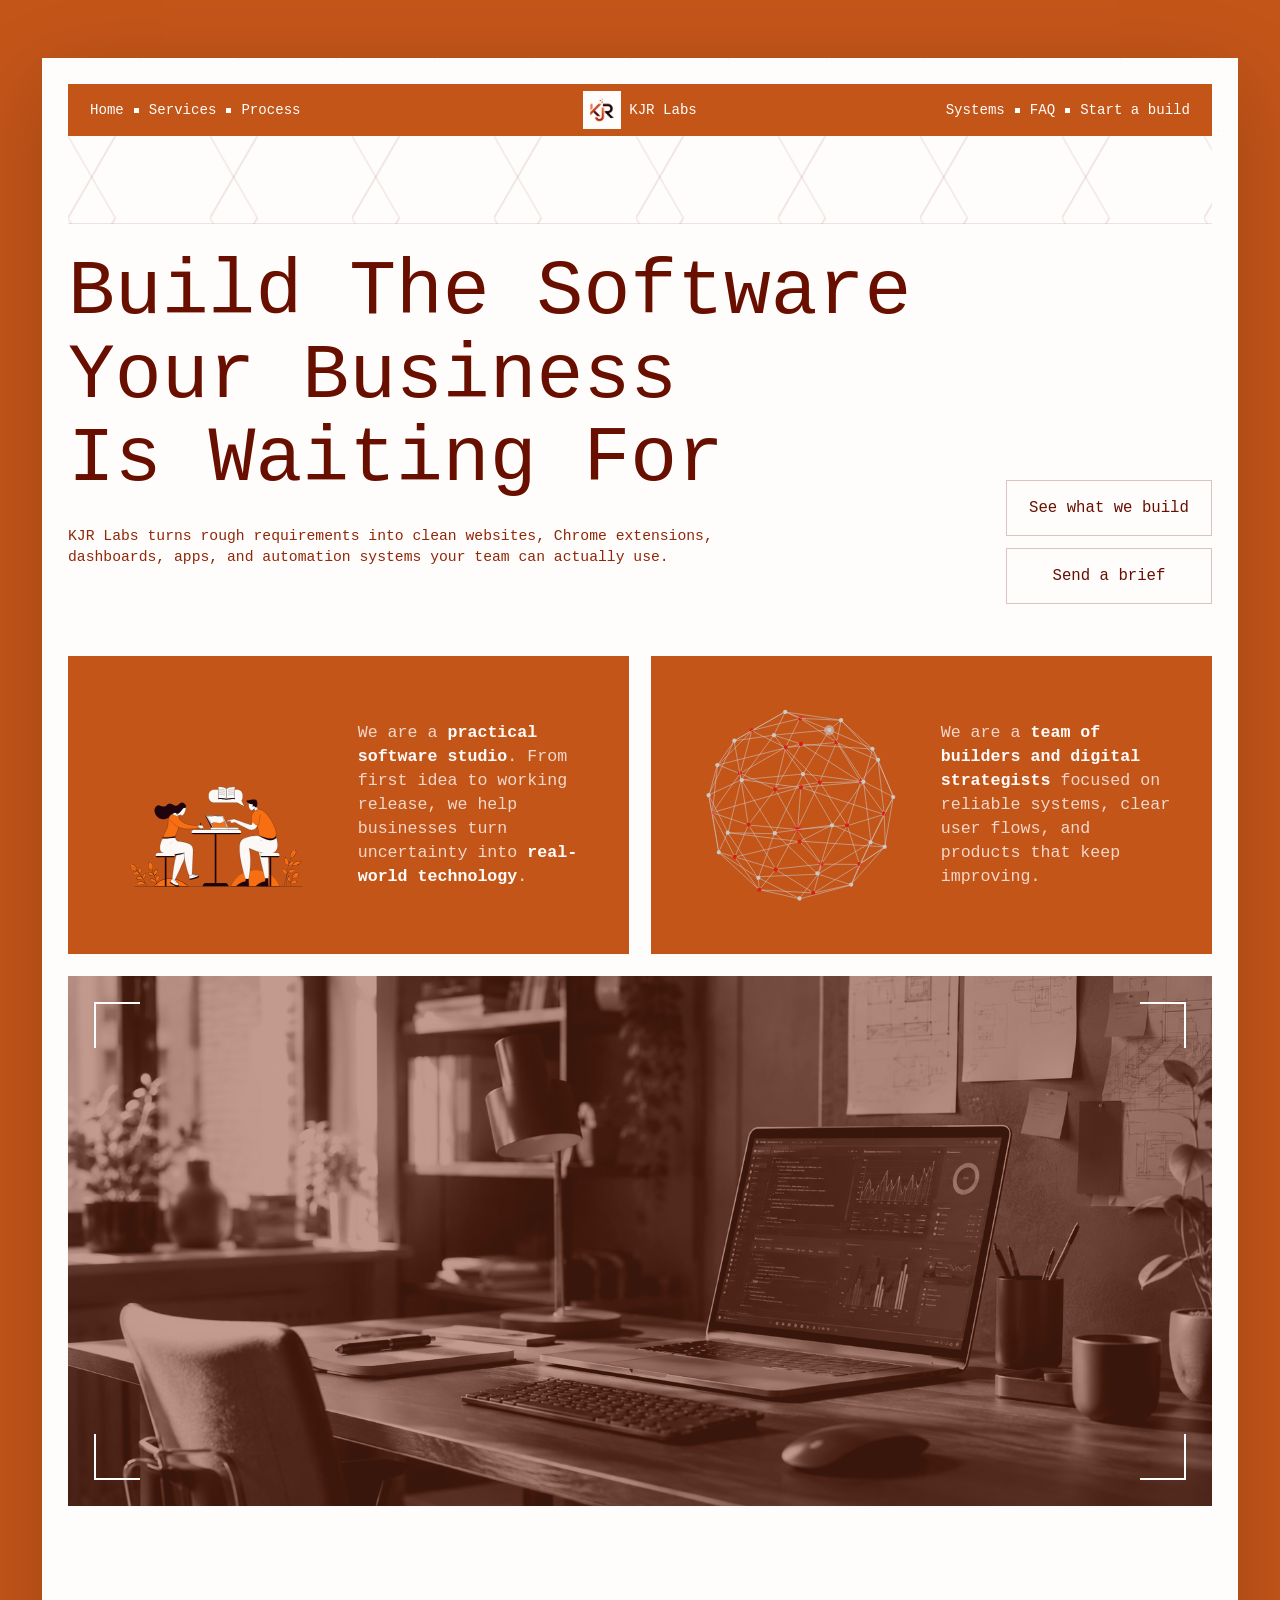
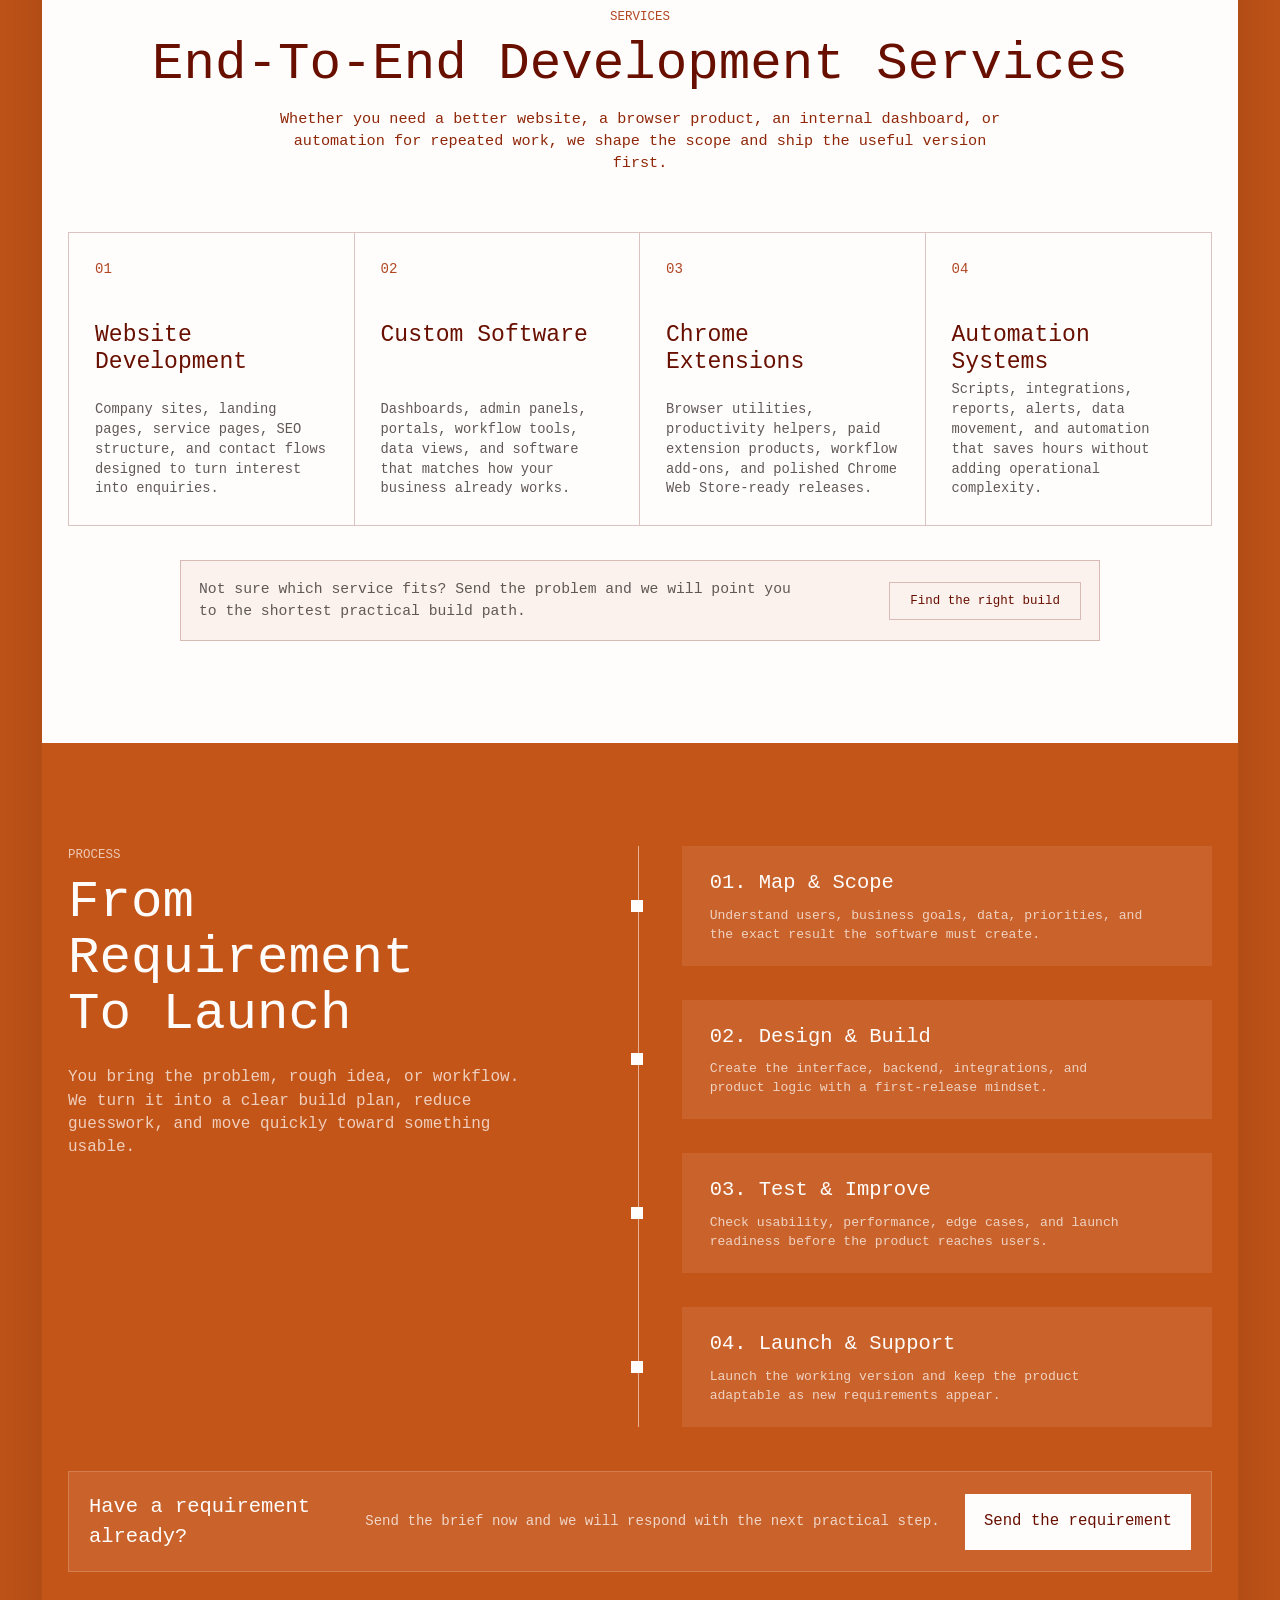
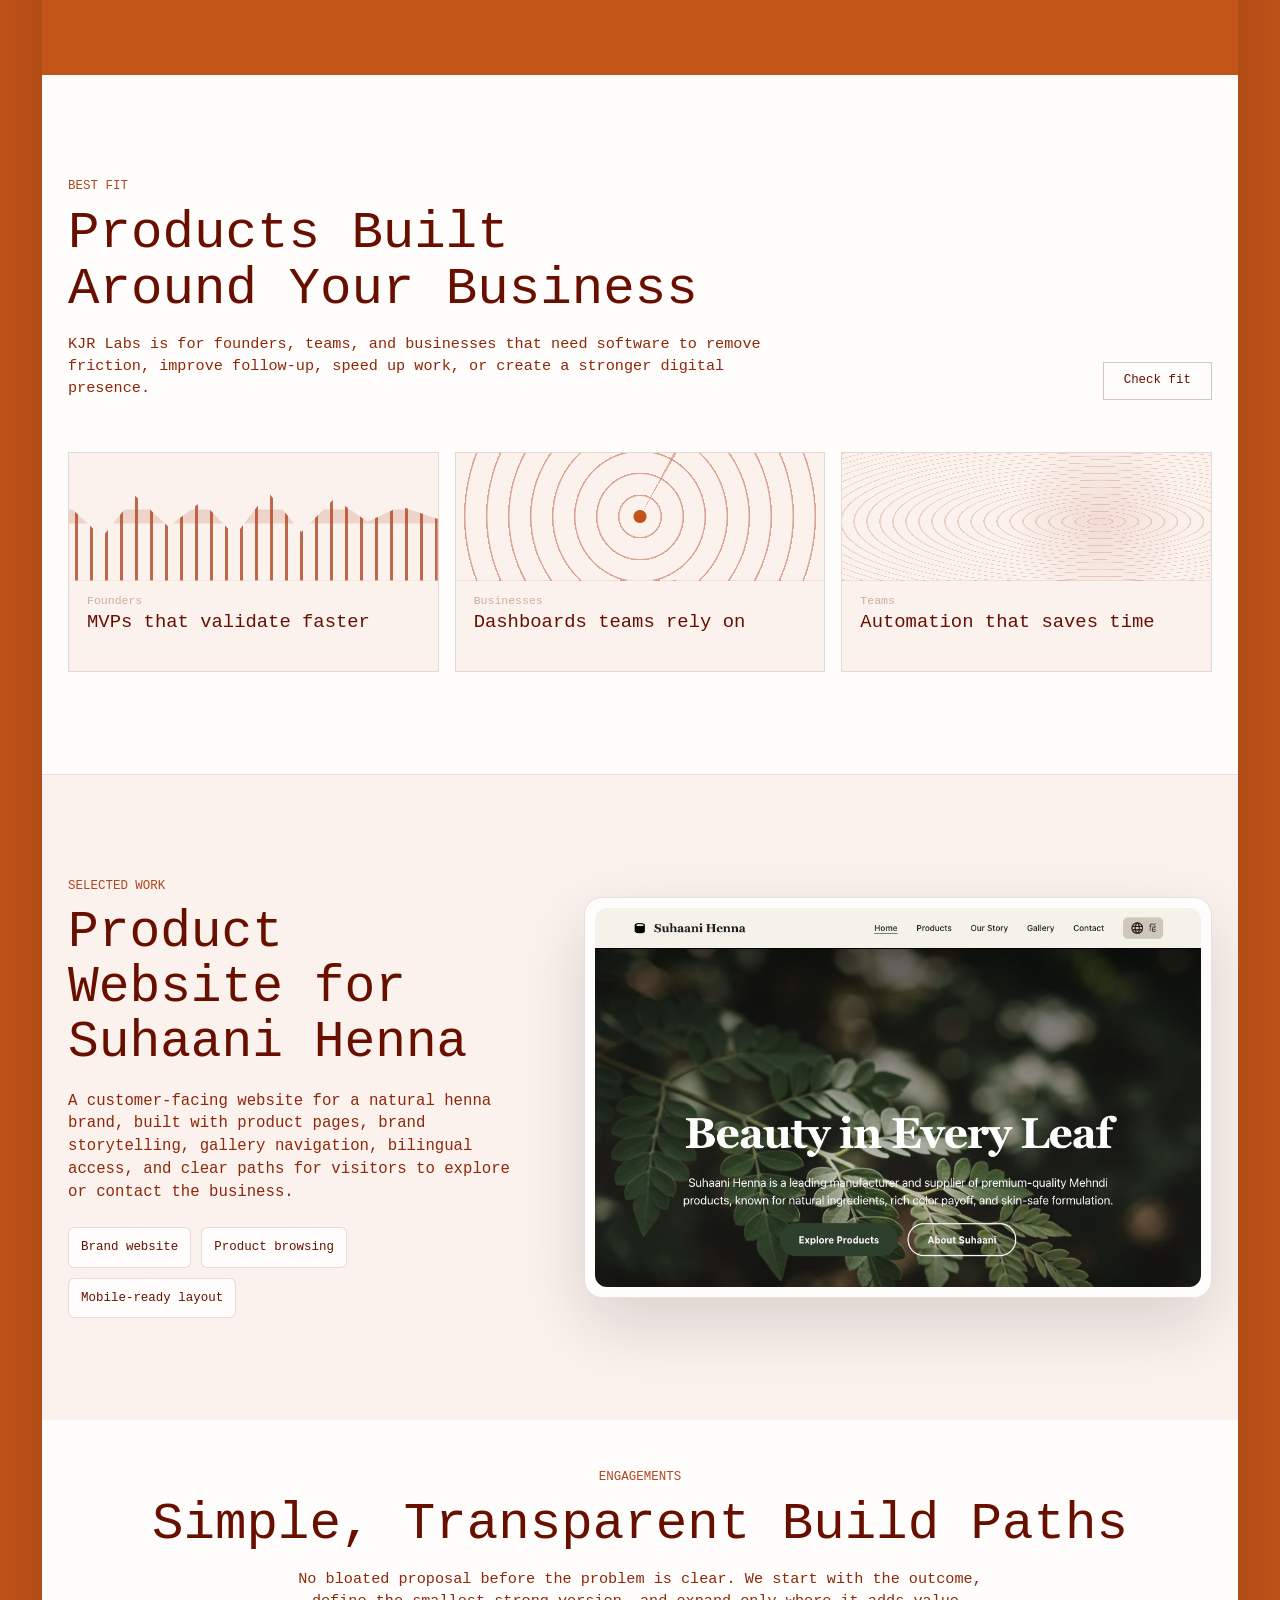
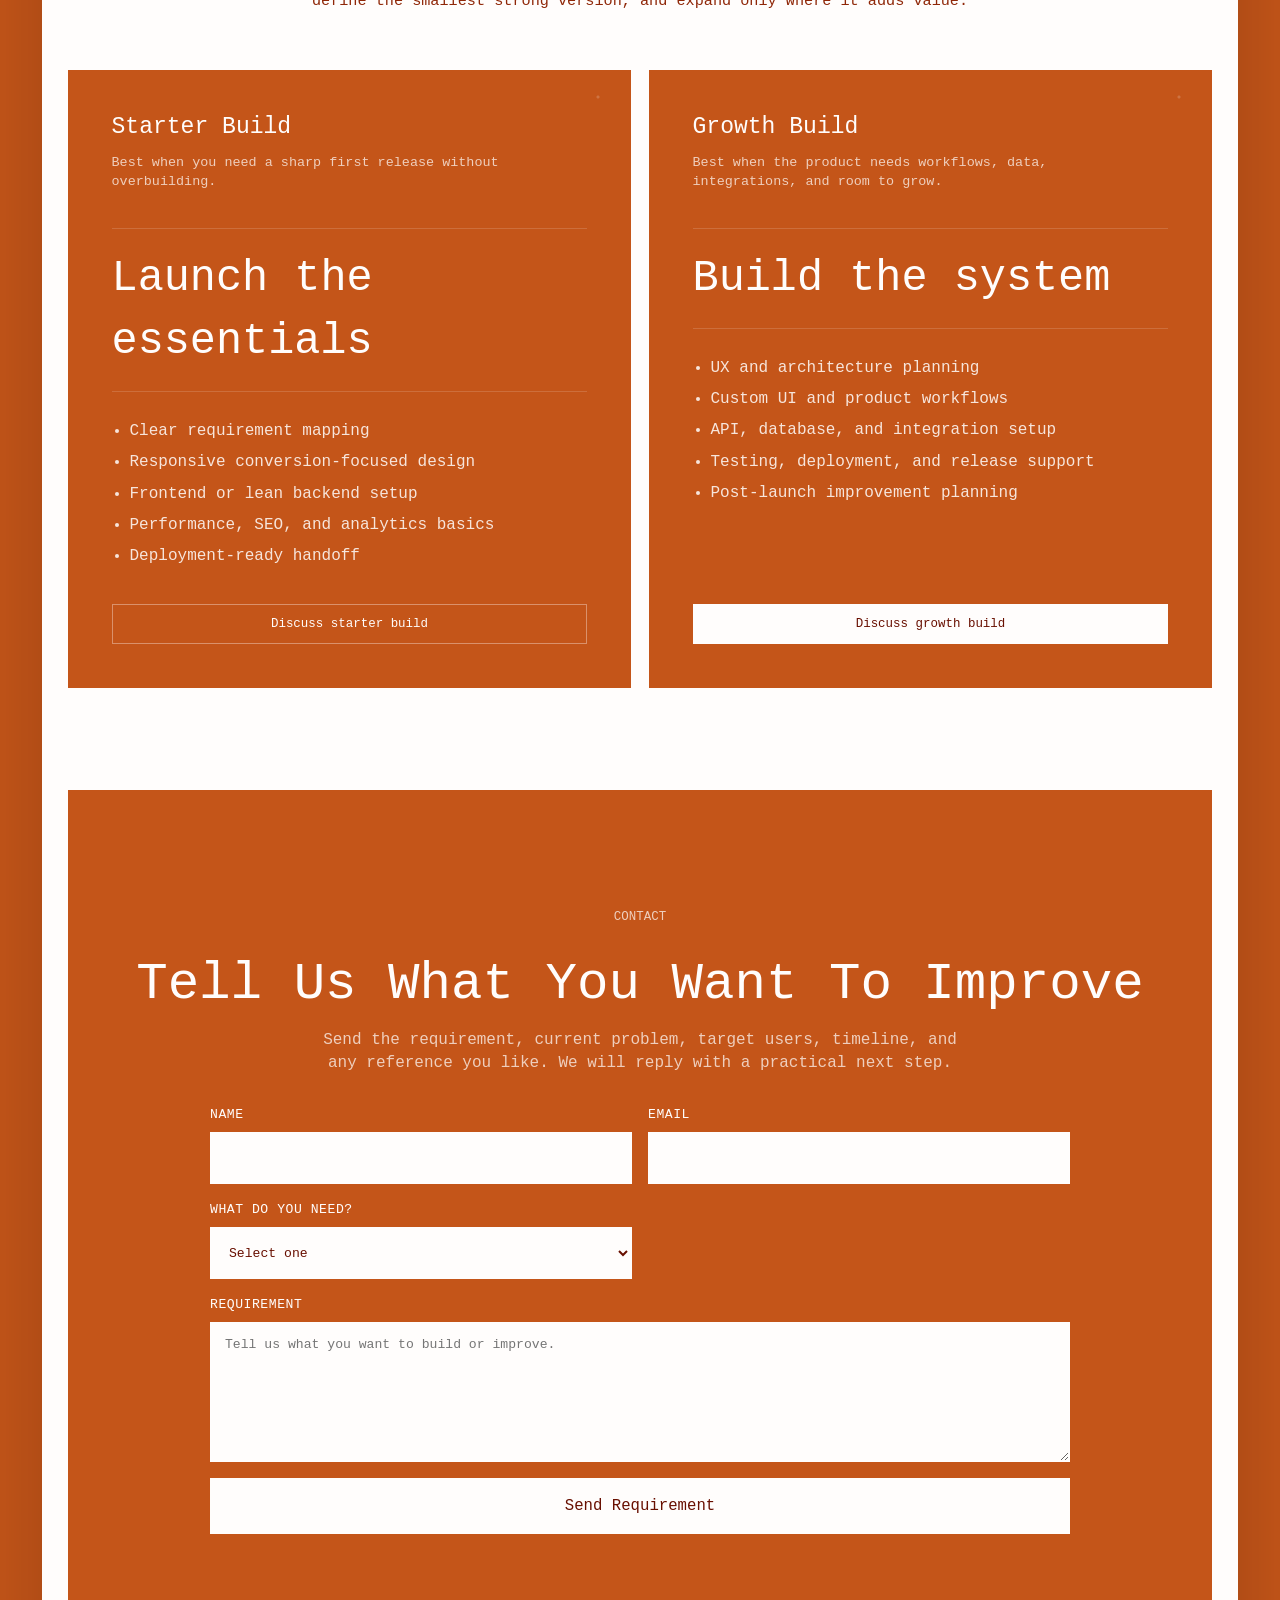
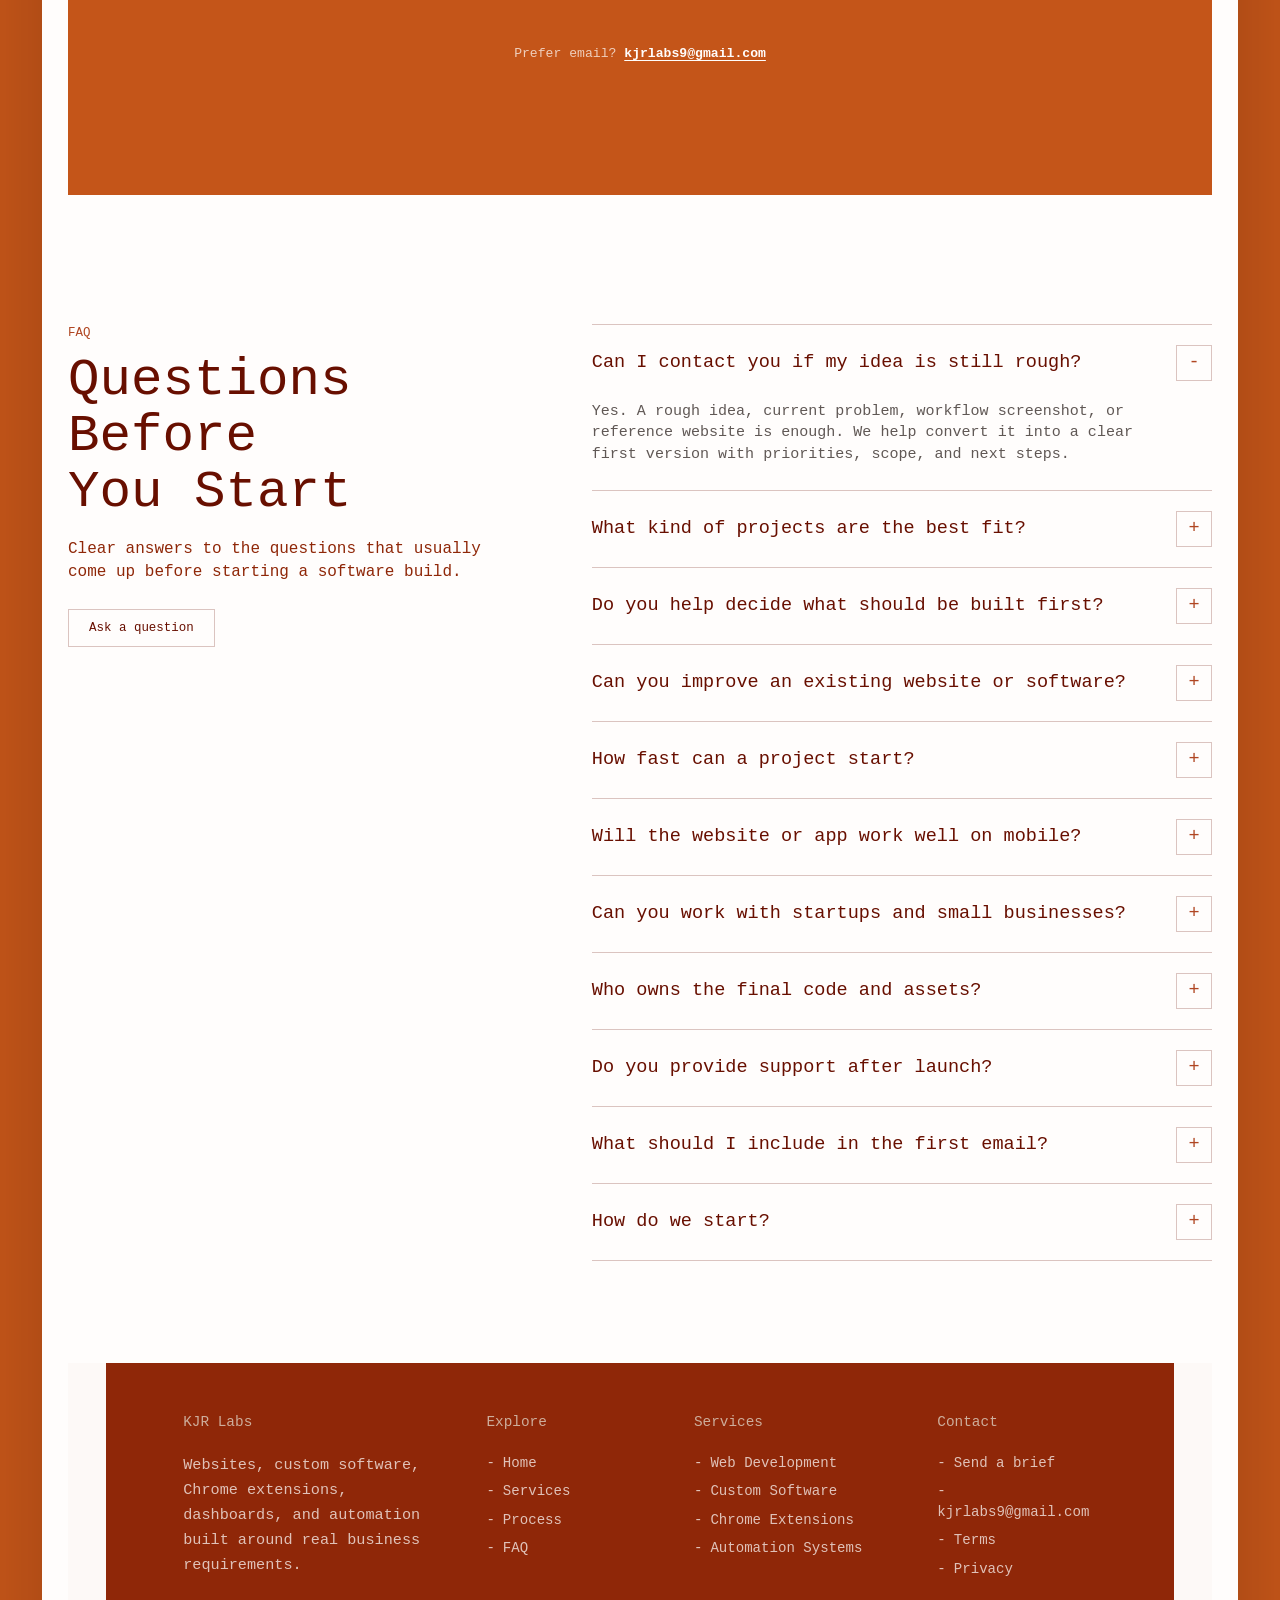
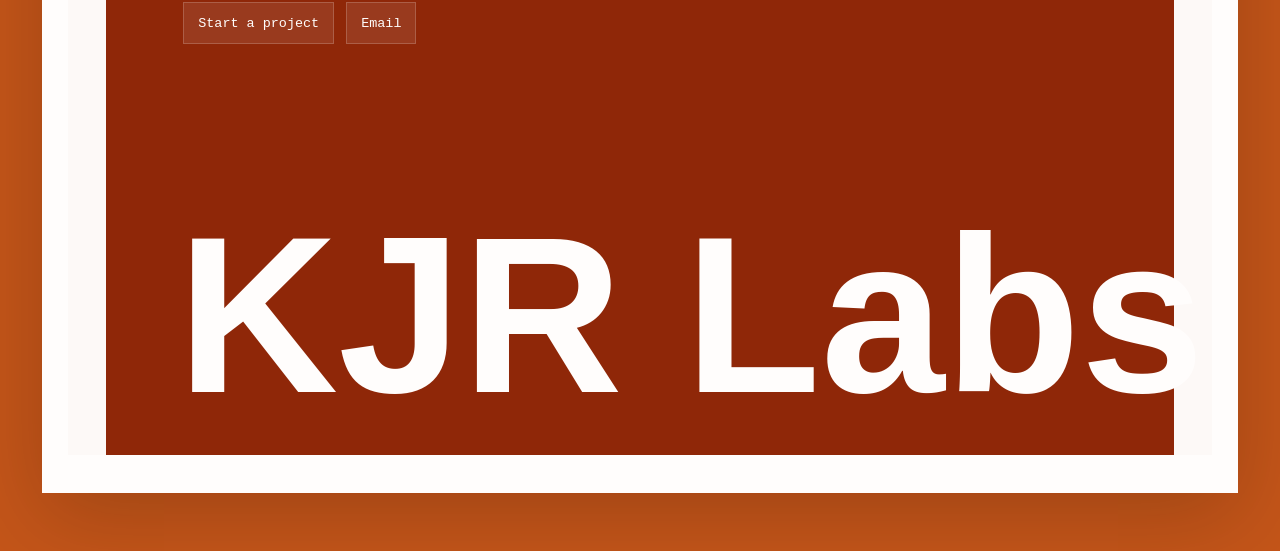
==== commit b190003d: "Remove internal case study note" ====
--- a/index.html
+++ b/index.html
@@ -210,7 +210,6 @@
             <span>Product browsing</span>
             <span>Mobile-ready layout</span>
           </div>
-          <p class="work-note">Client preview shown with project context. Live link available on request.</p>
         </div>
         <div class="work-preview" aria-label="Suhaani Henna website preview">
           <img src="images/suhaani-henna-preview.jpg?v=20260531" alt="Homepage preview of the Suhaani Henna website designed by KJR Labs">
--- a/css/site.css
+++ b/css/site.css
@@ -697,15 +697,6 @@
   font-size: 0.78rem;
 }
 
-.work-note {
-  max-width: 420px;
-  margin-top: 26px;
-  border-left: 2px solid rgba(104, 15, 0, 0.22);
-  padding-left: 14px;
-  color: var(--rust-700);
-  font-size: 0.84rem;
-}
-
 .work-preview {
   display: block;
   overflow: hidden;
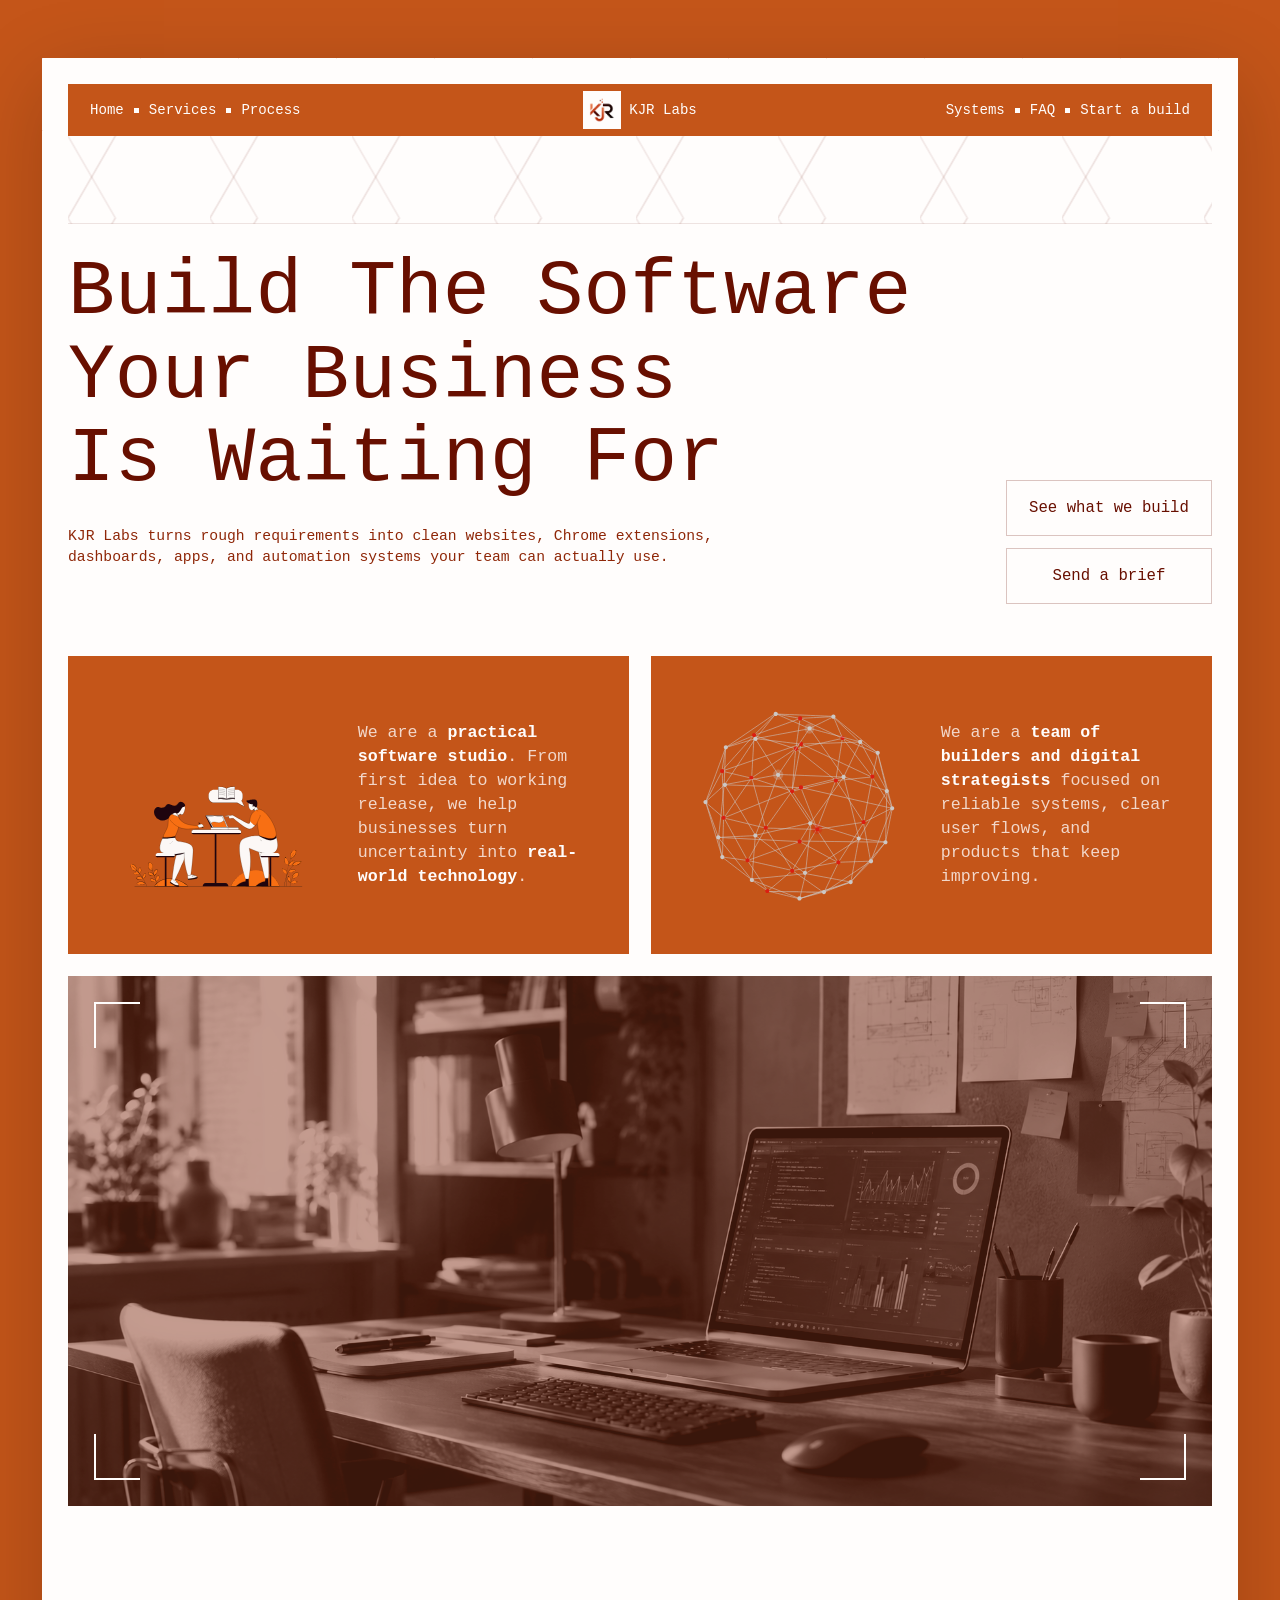
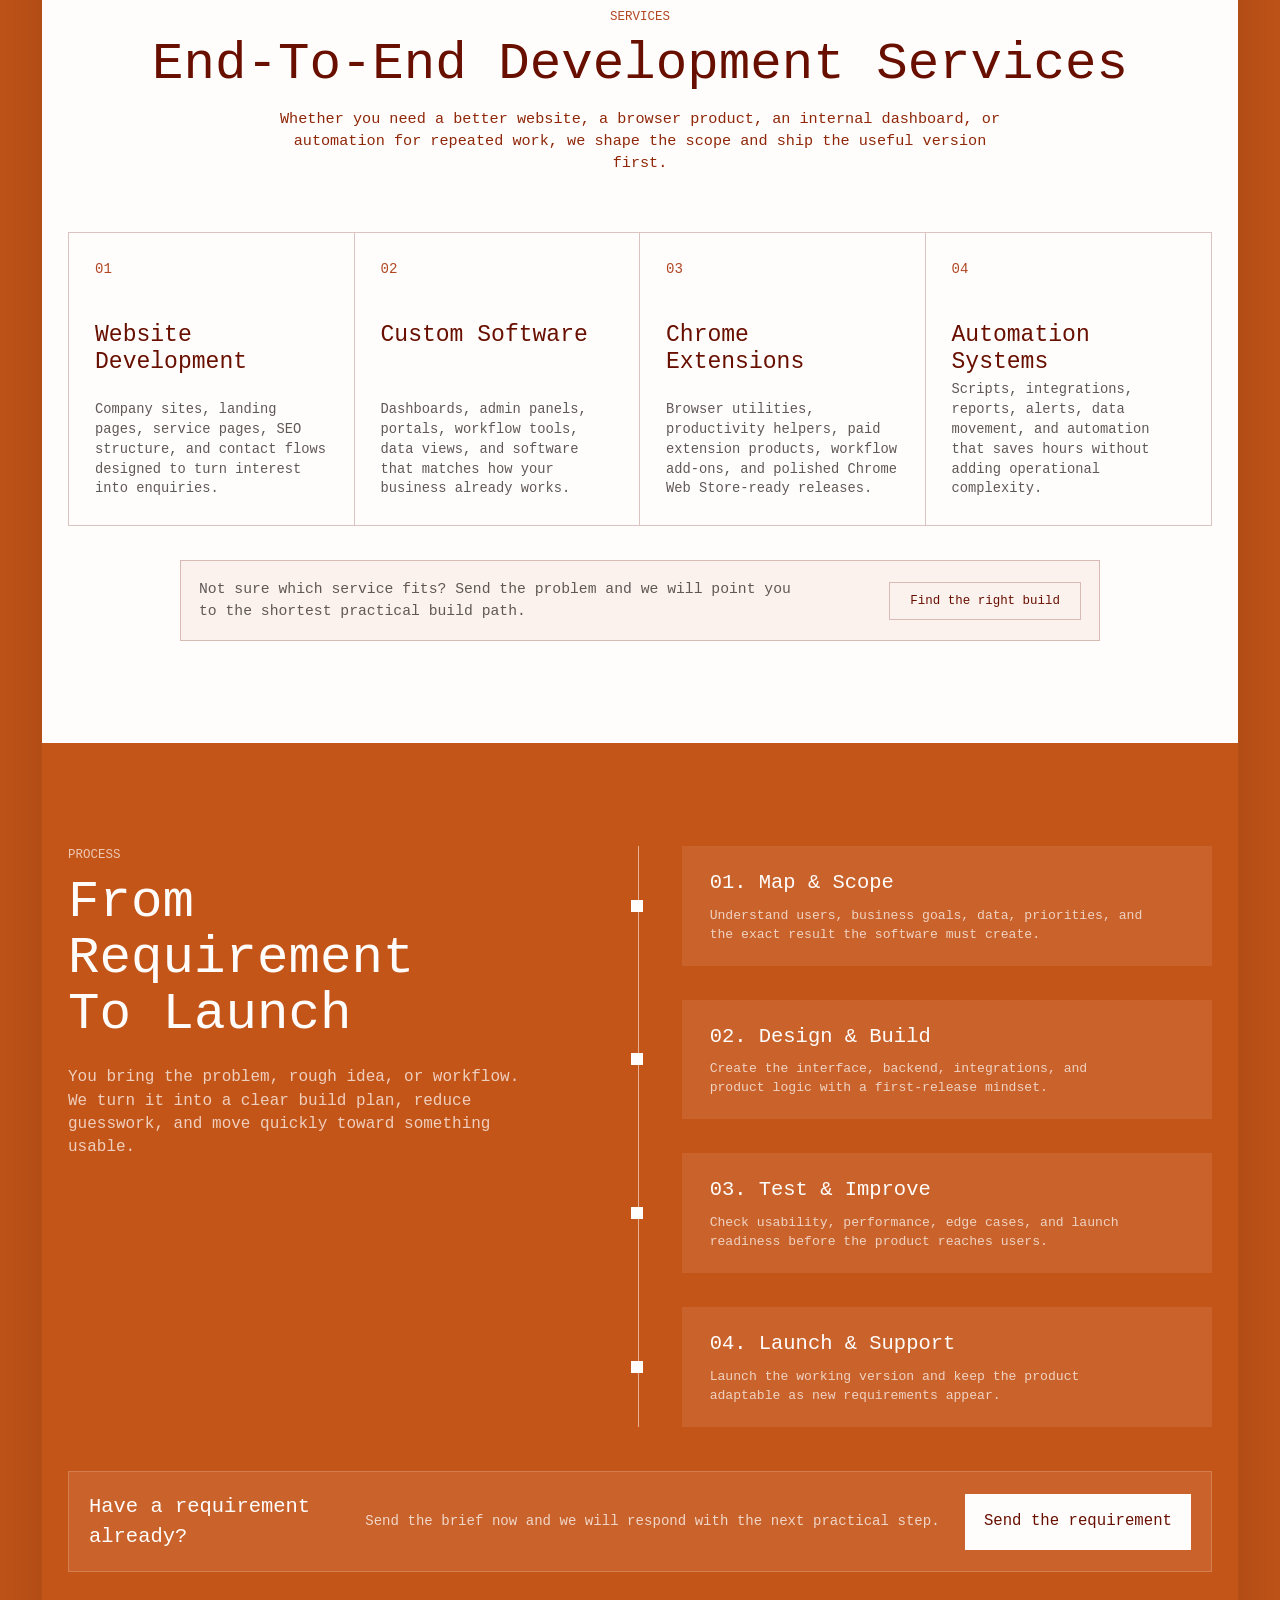
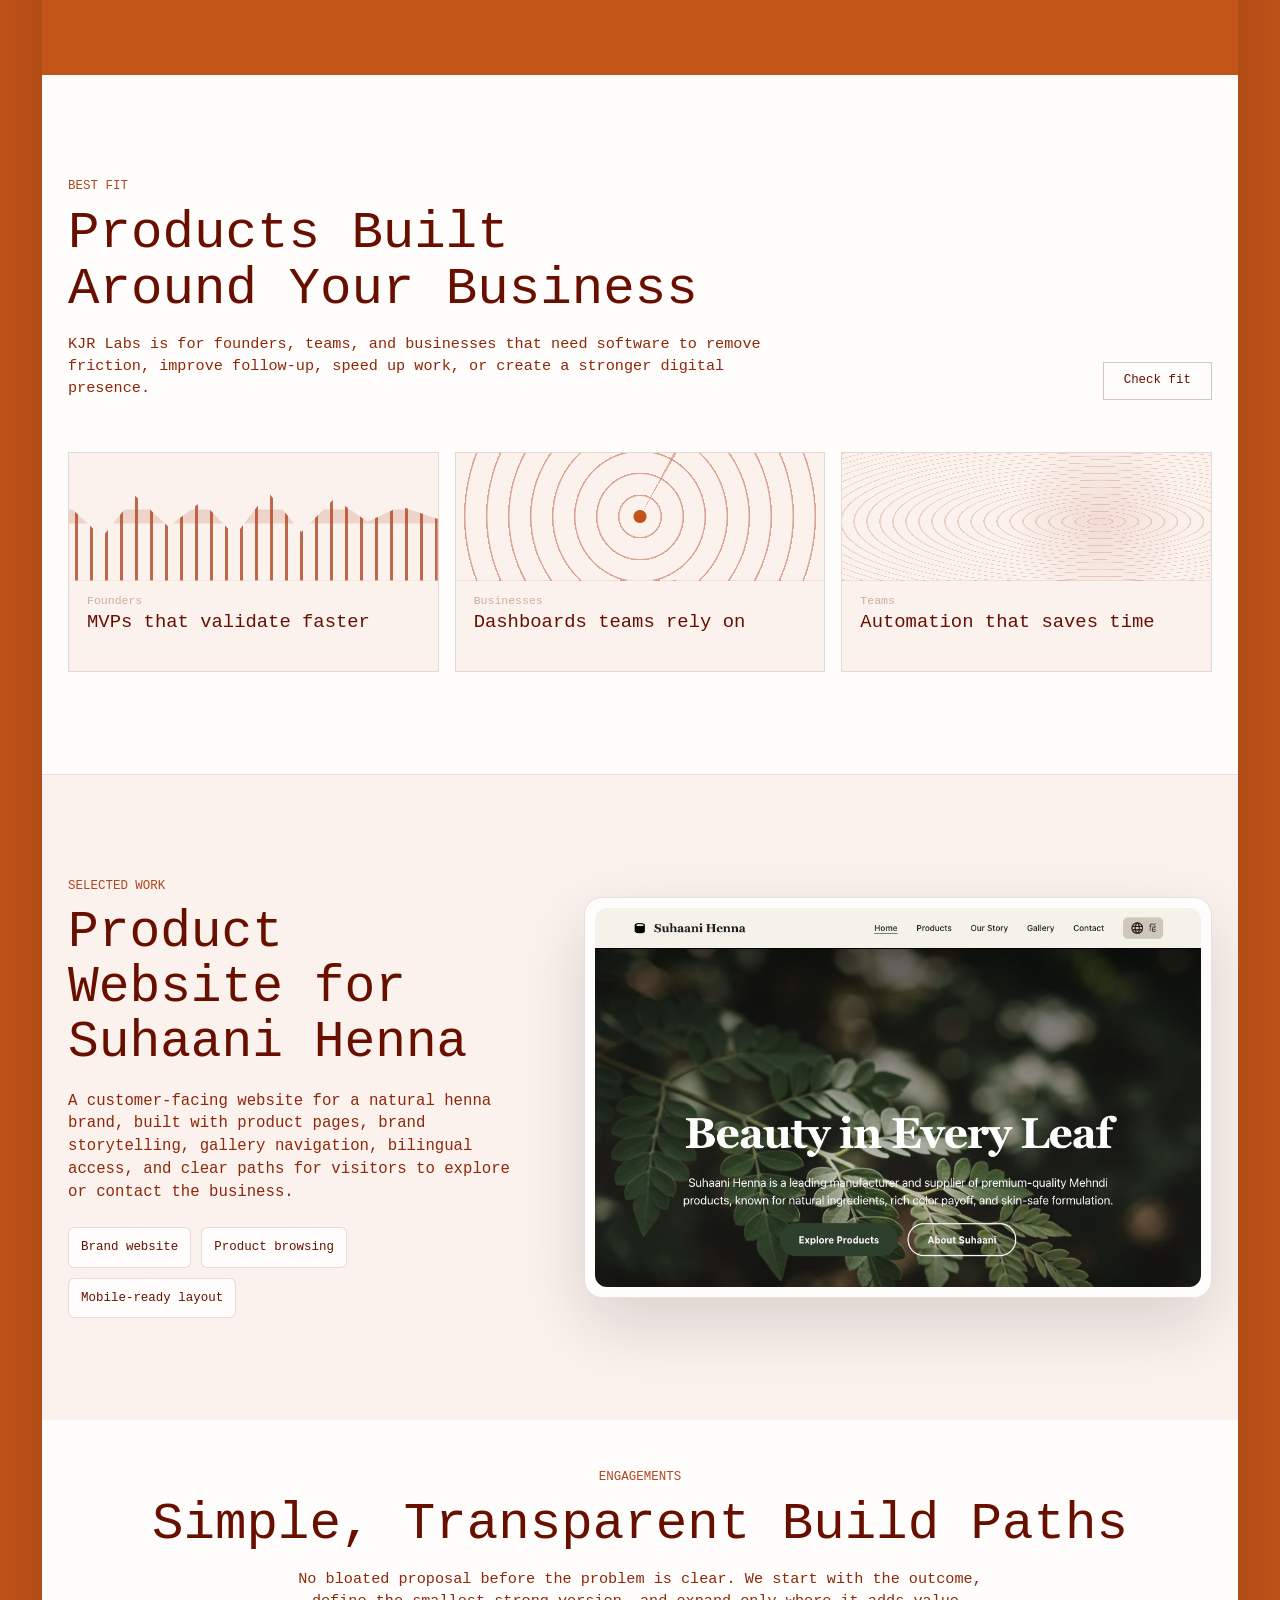
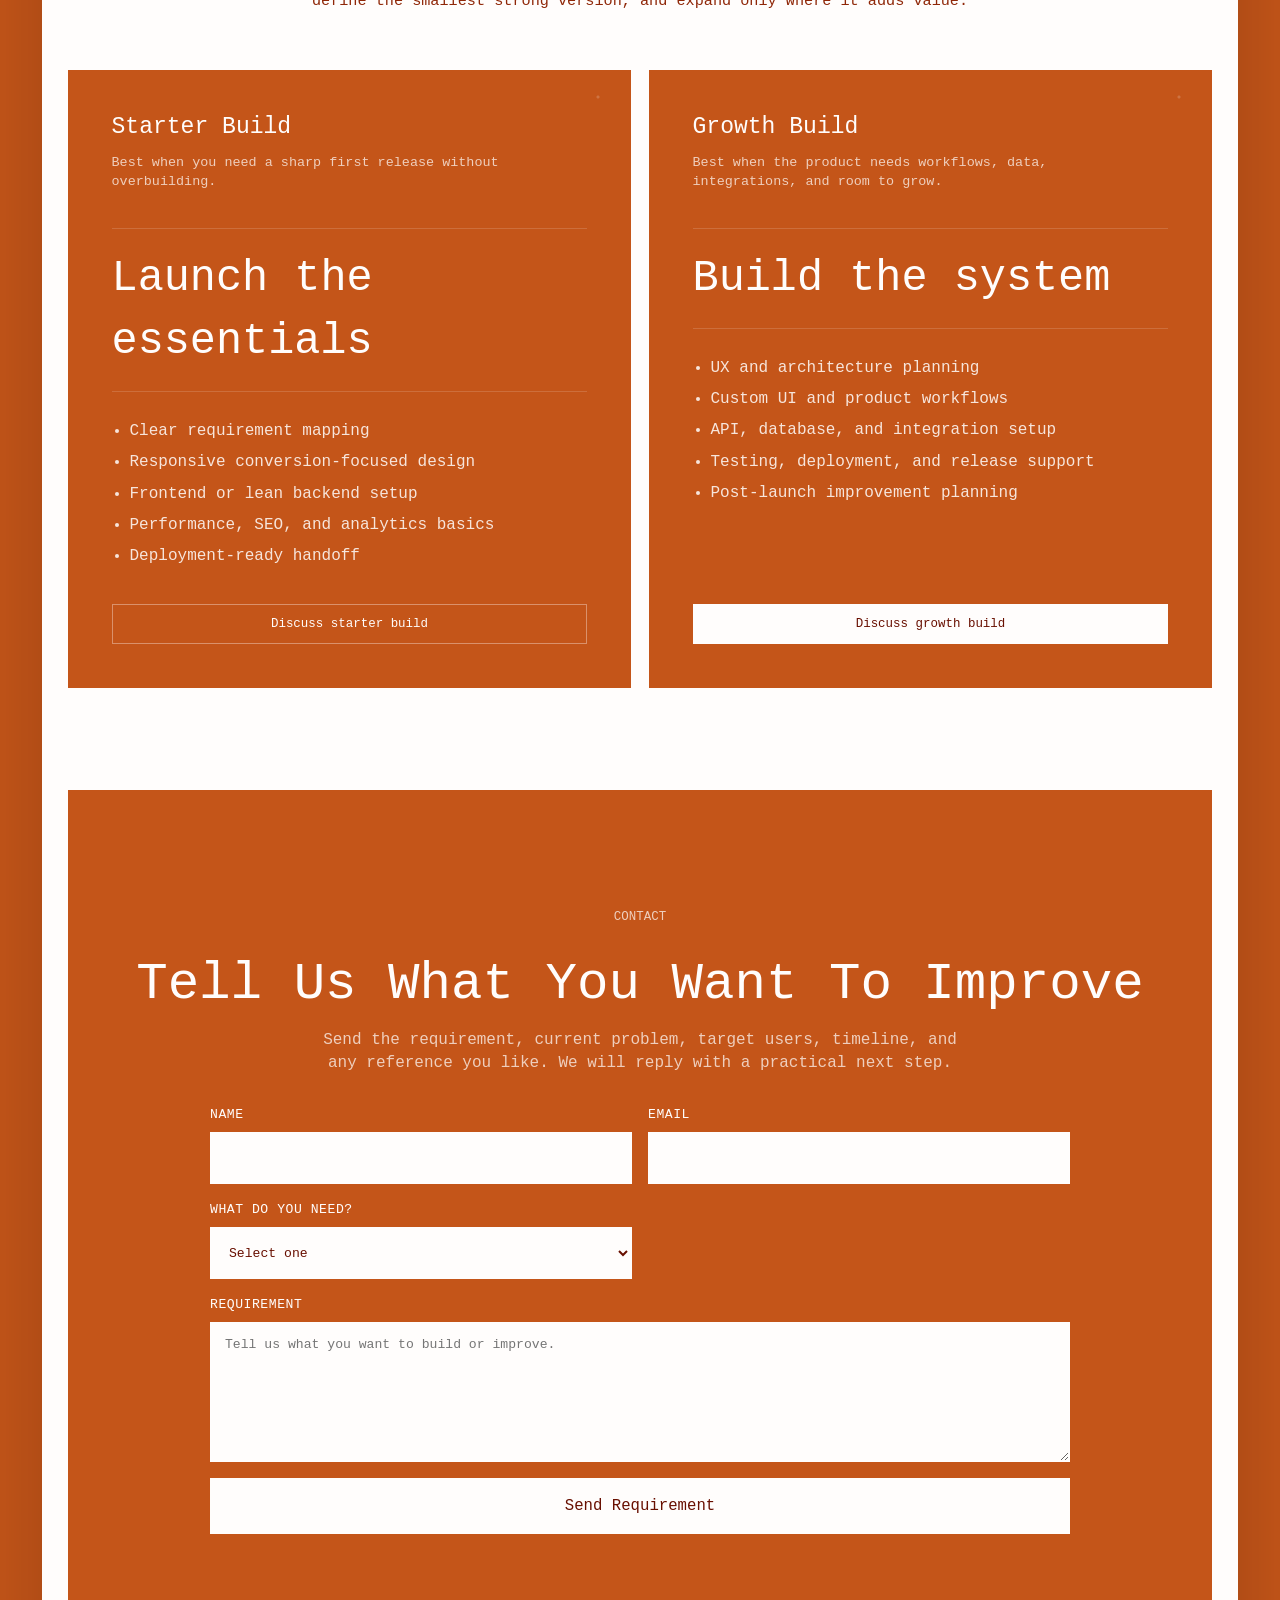
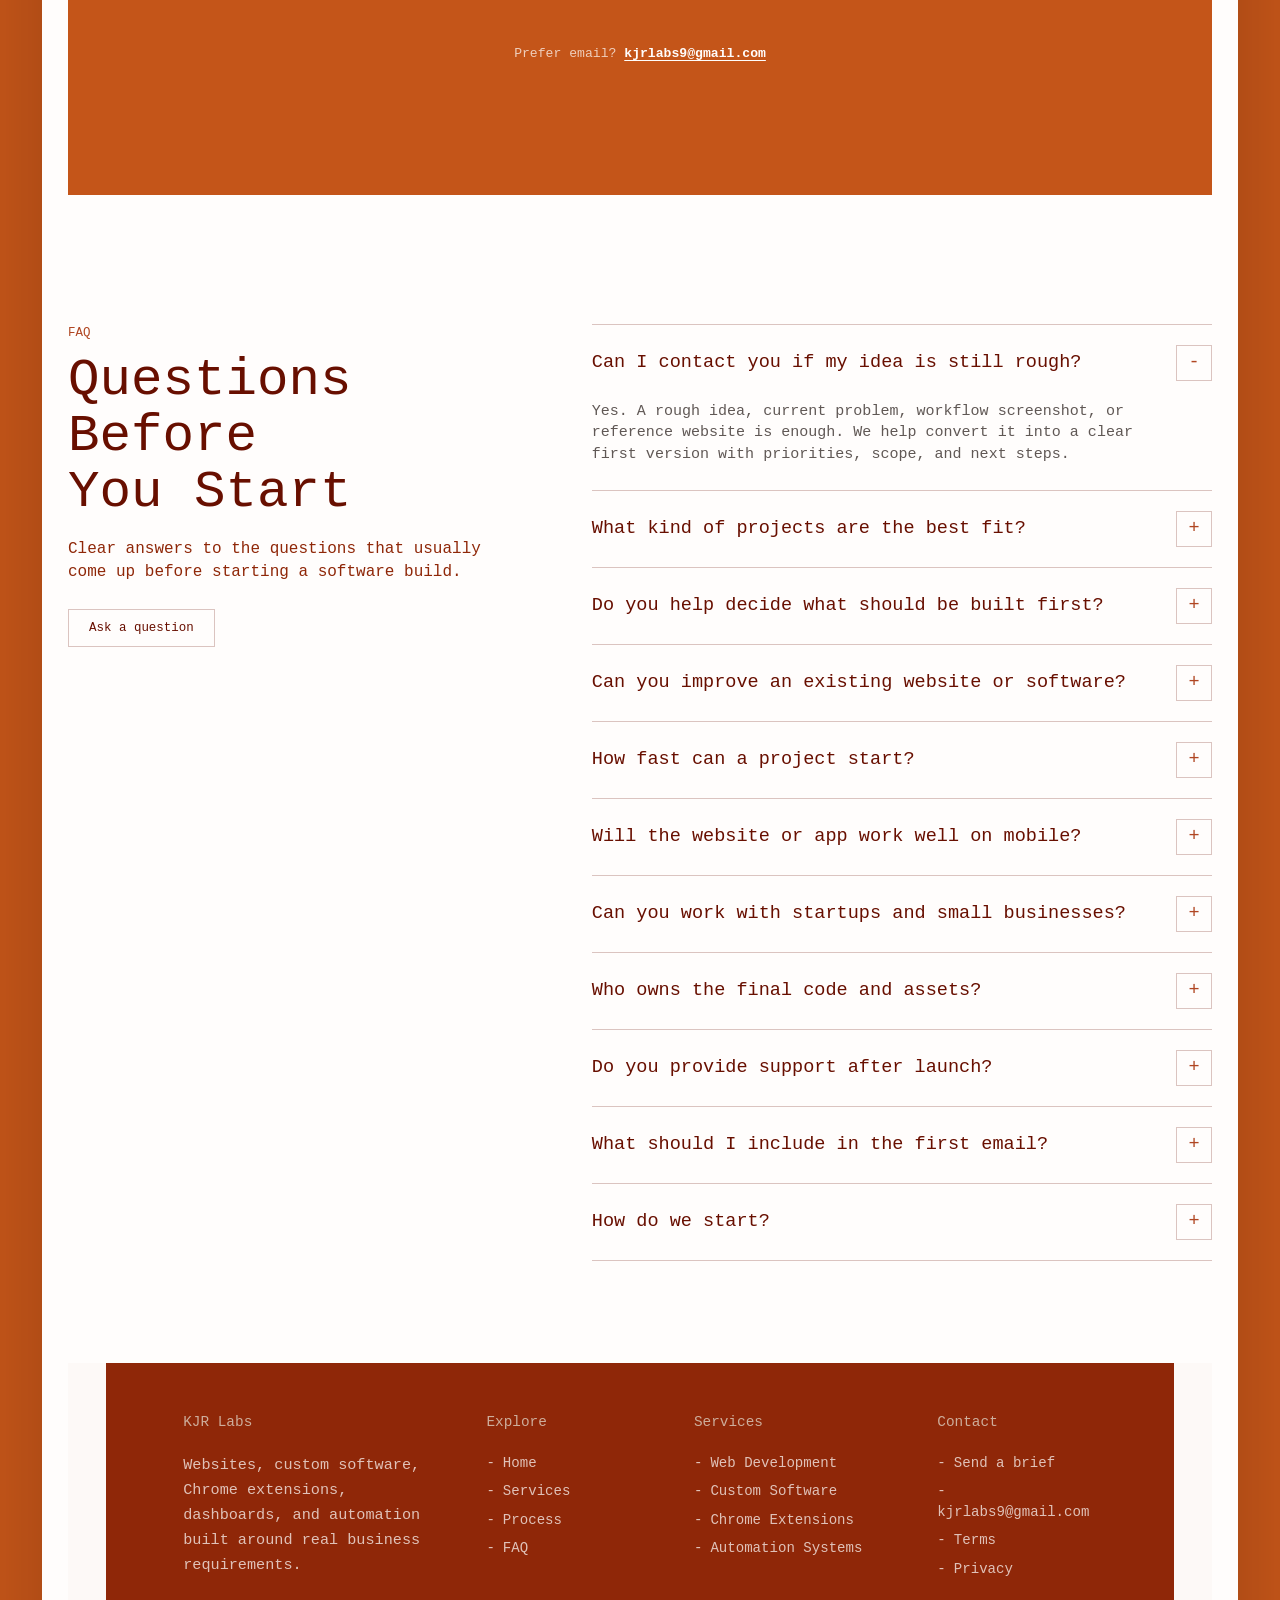
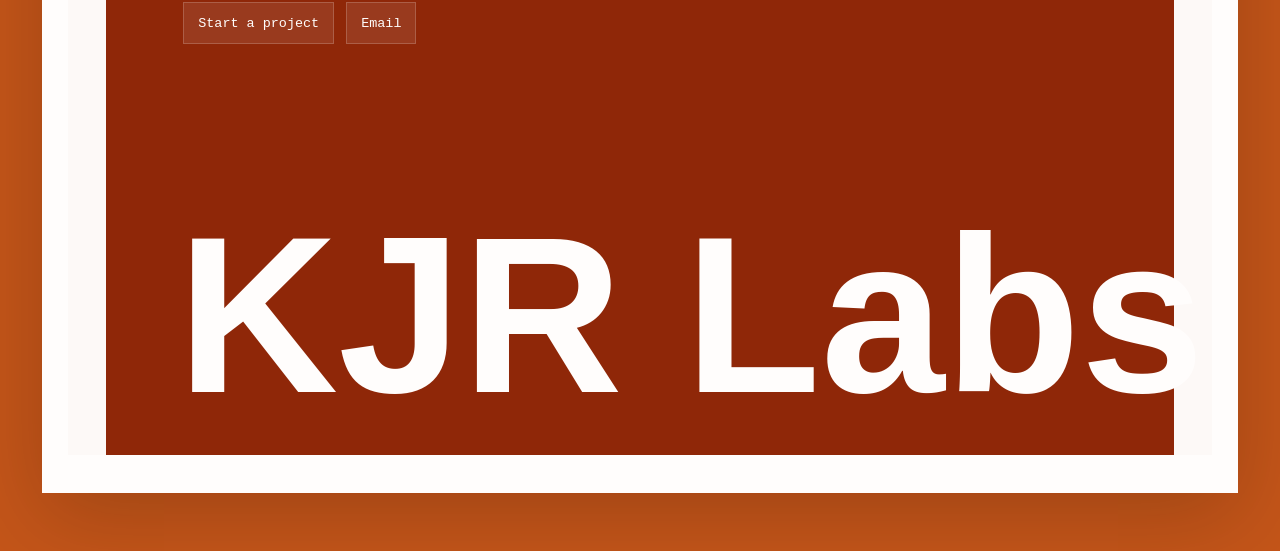
==== commit e126c513: "Add Umami analytics" ====
--- a/index.html
+++ b/index.html
@@ -41,6 +41,7 @@
     "description": "KJR Labs turns business requirements into launch-ready websites, Chrome extensions, custom software, web apps, dashboards, and automation systems."
   }
   </script>
+  <script defer src="https://analytics.kjrlabs.in/script.js" data-website-id="d145330f-d296-4dcb-89ae-ea569c5cdc97" data-domains="kjrlabs.in,www.kjrlabs.in" data-do-not-track="true"></script>
 </head>
 <body>
   <a class="skip-link" href="#main">Skip to content</a>
